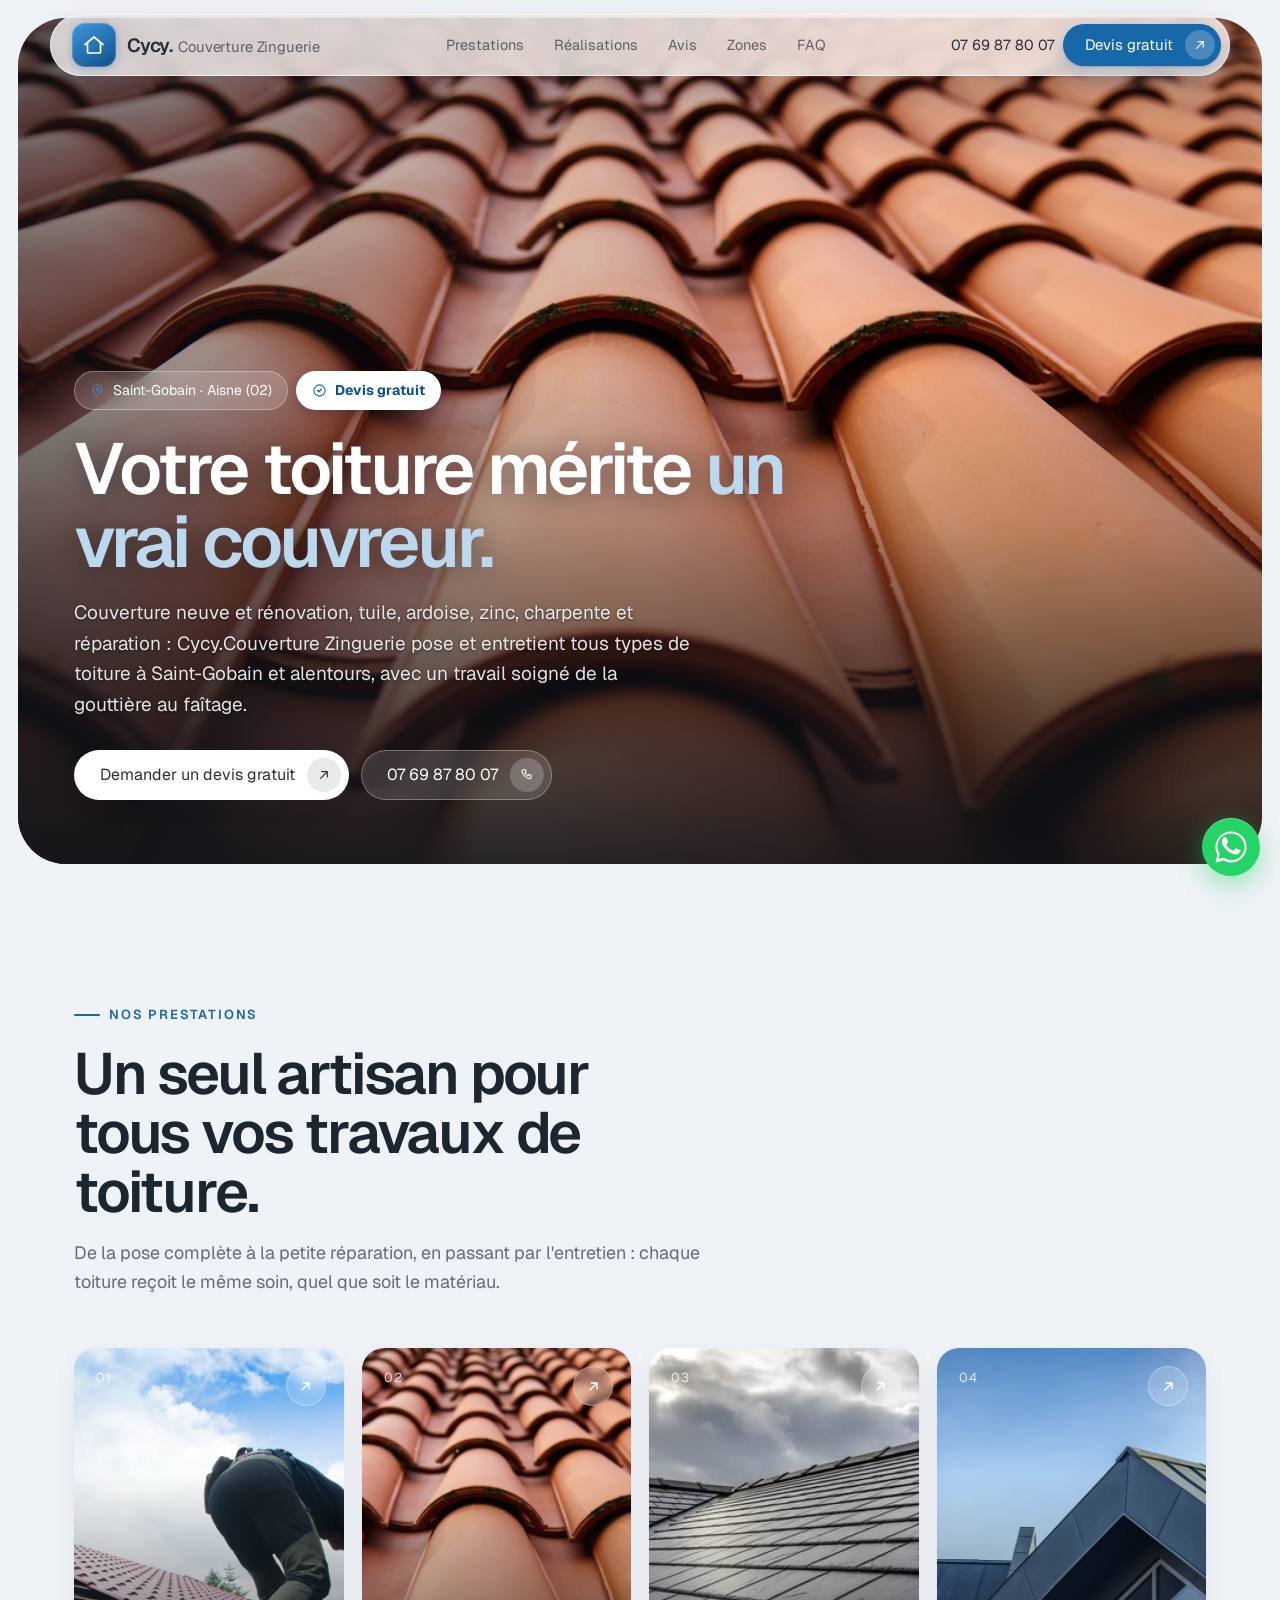
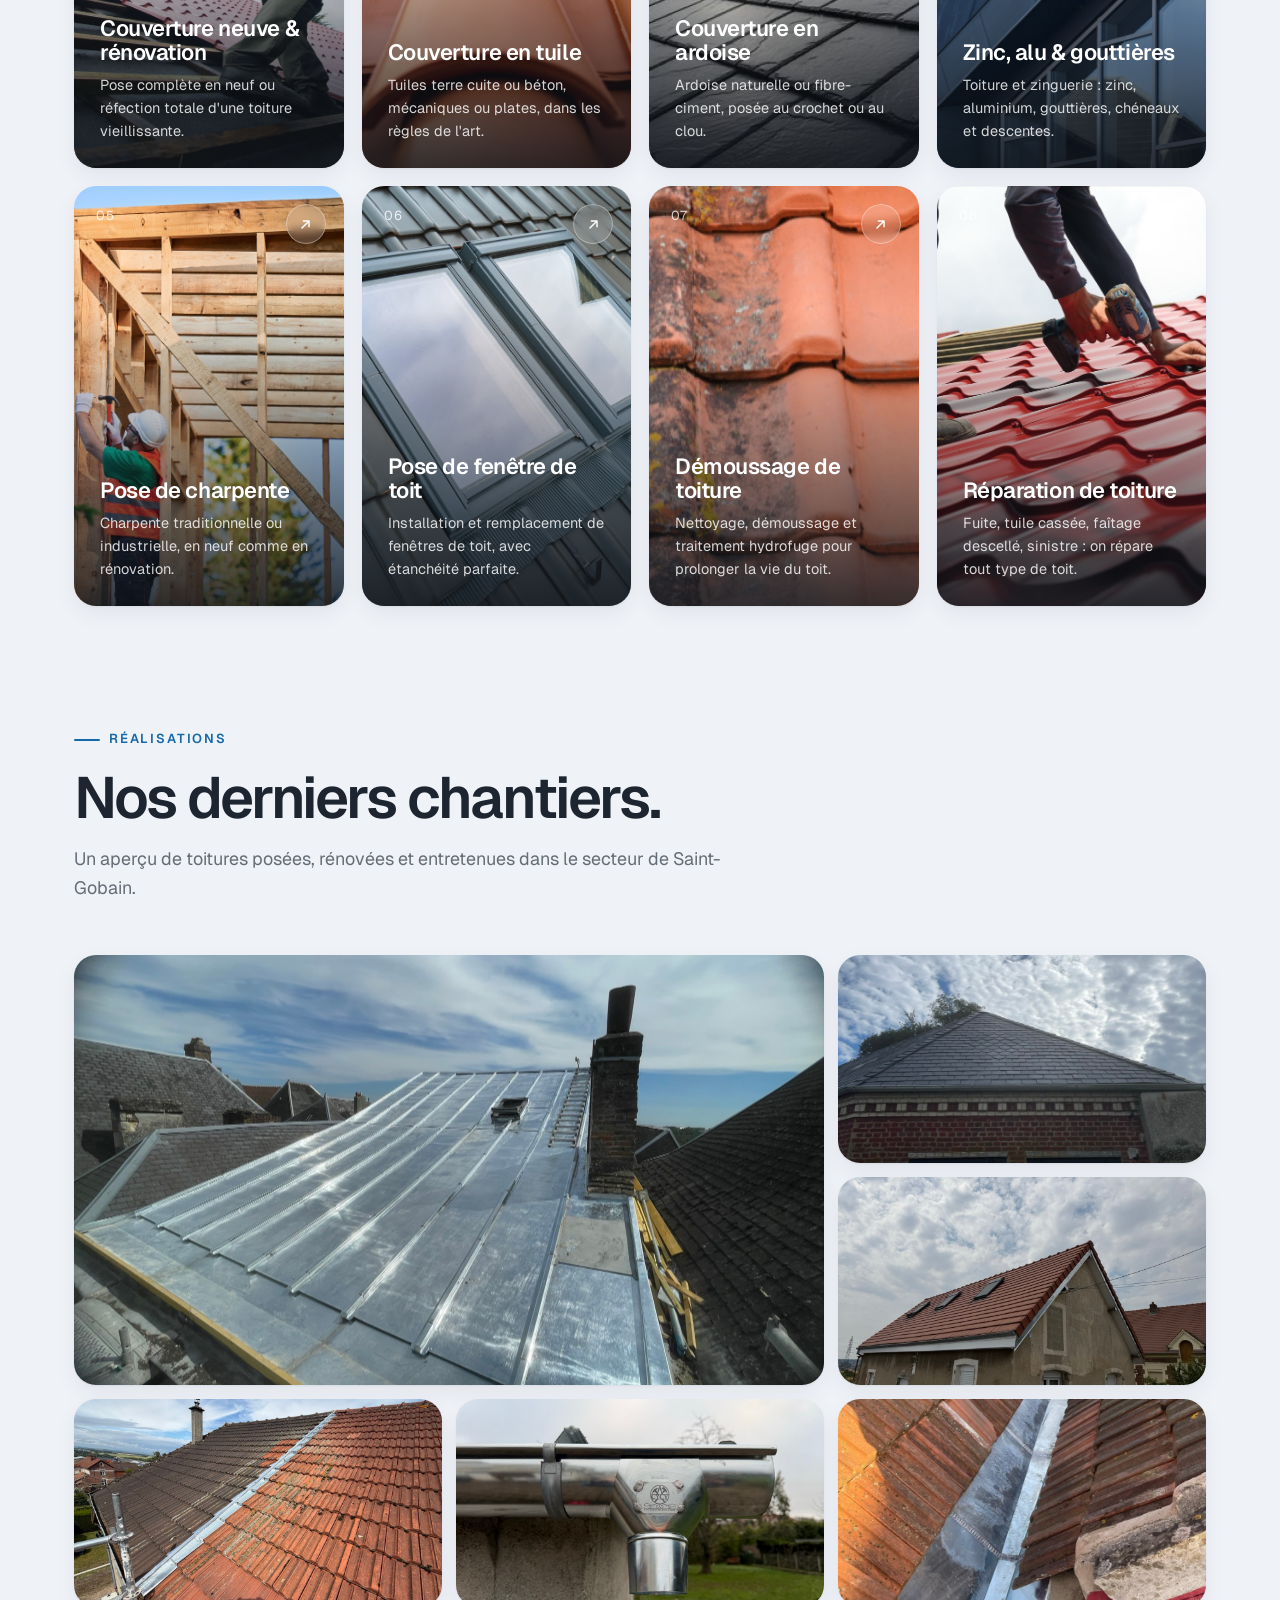
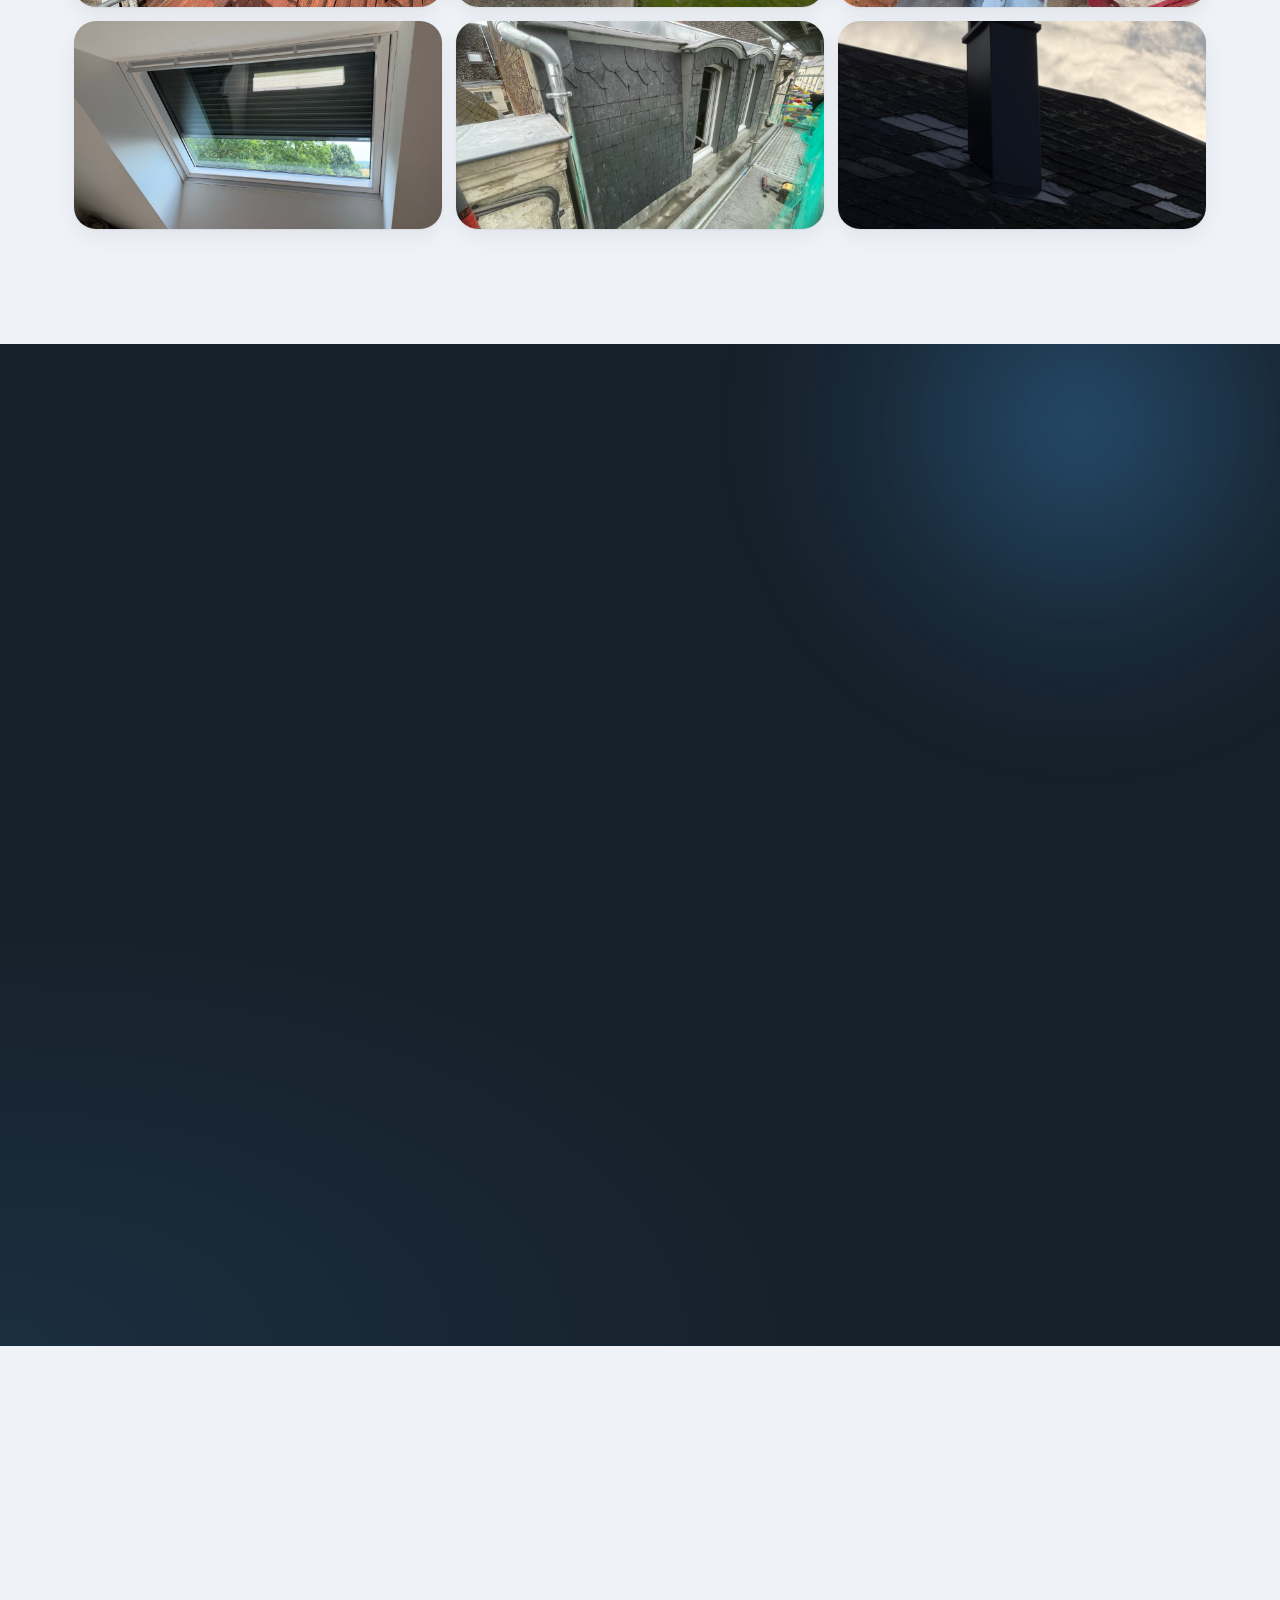
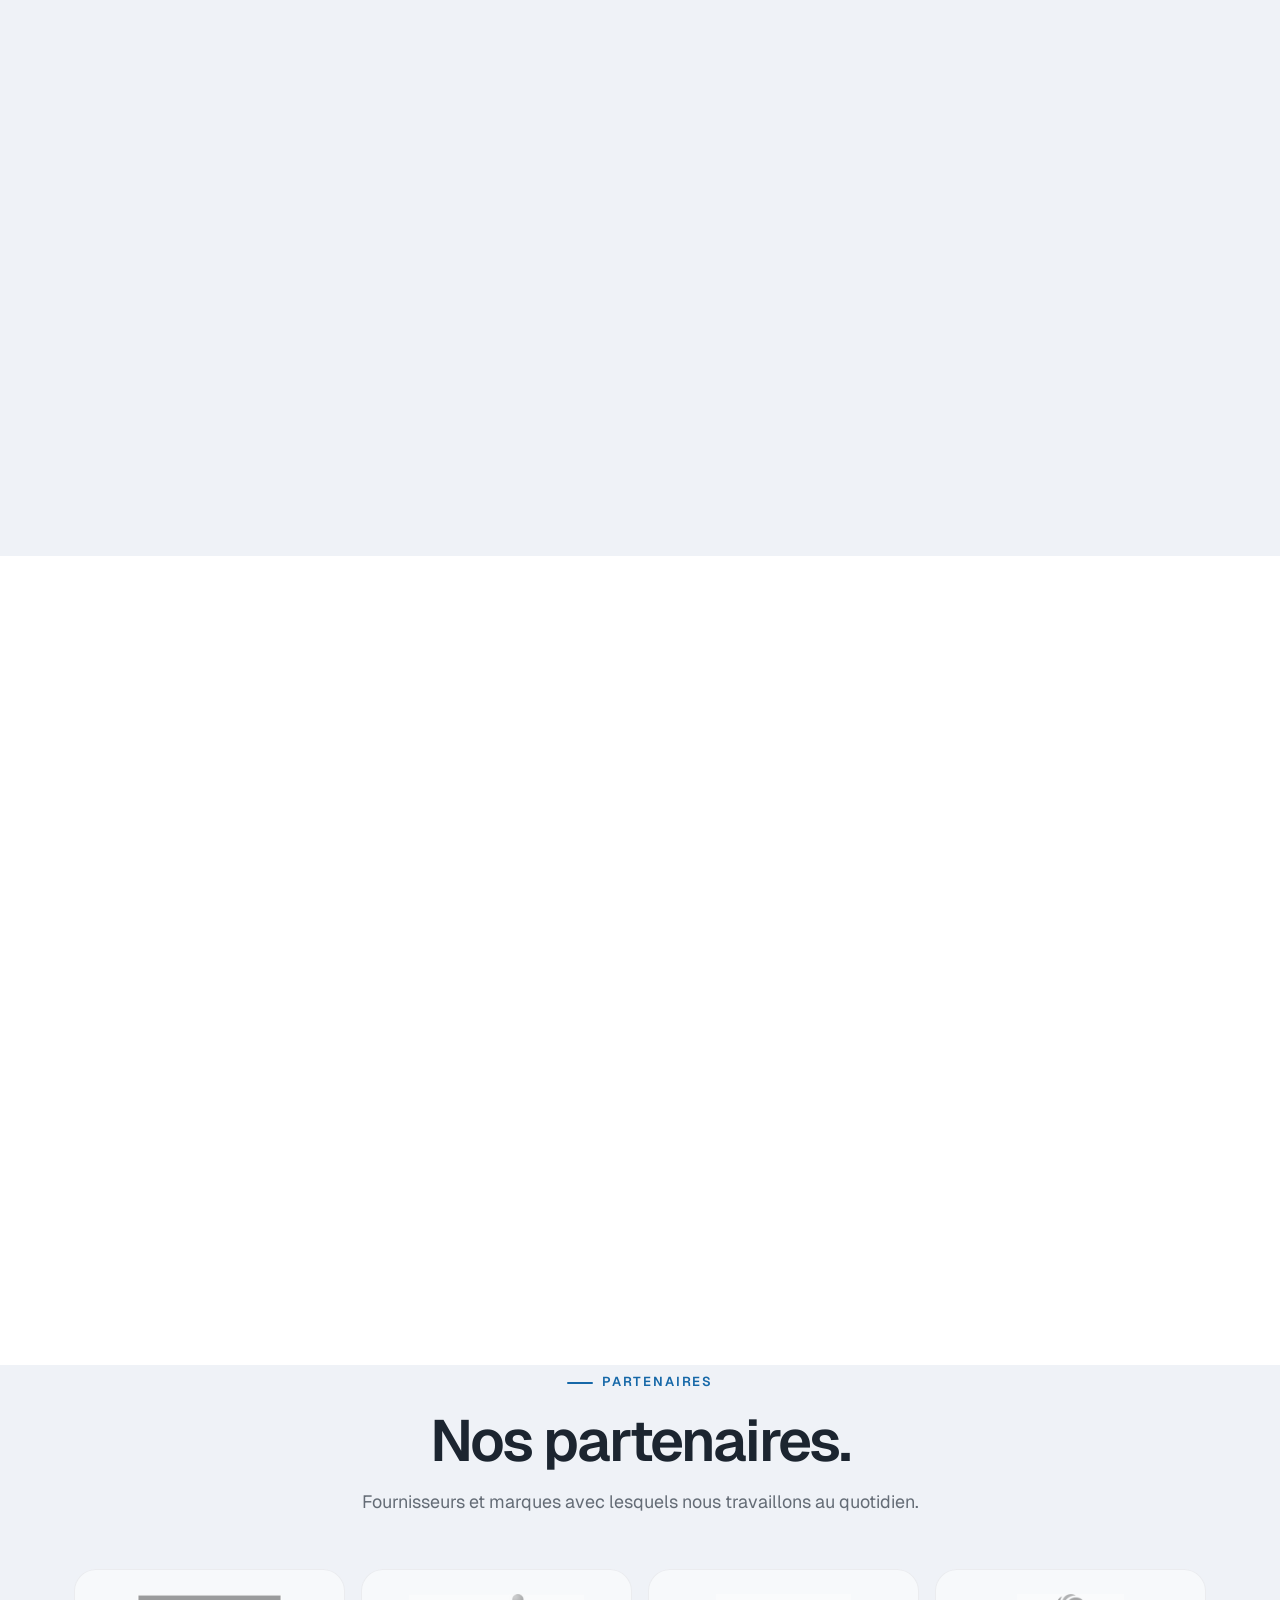
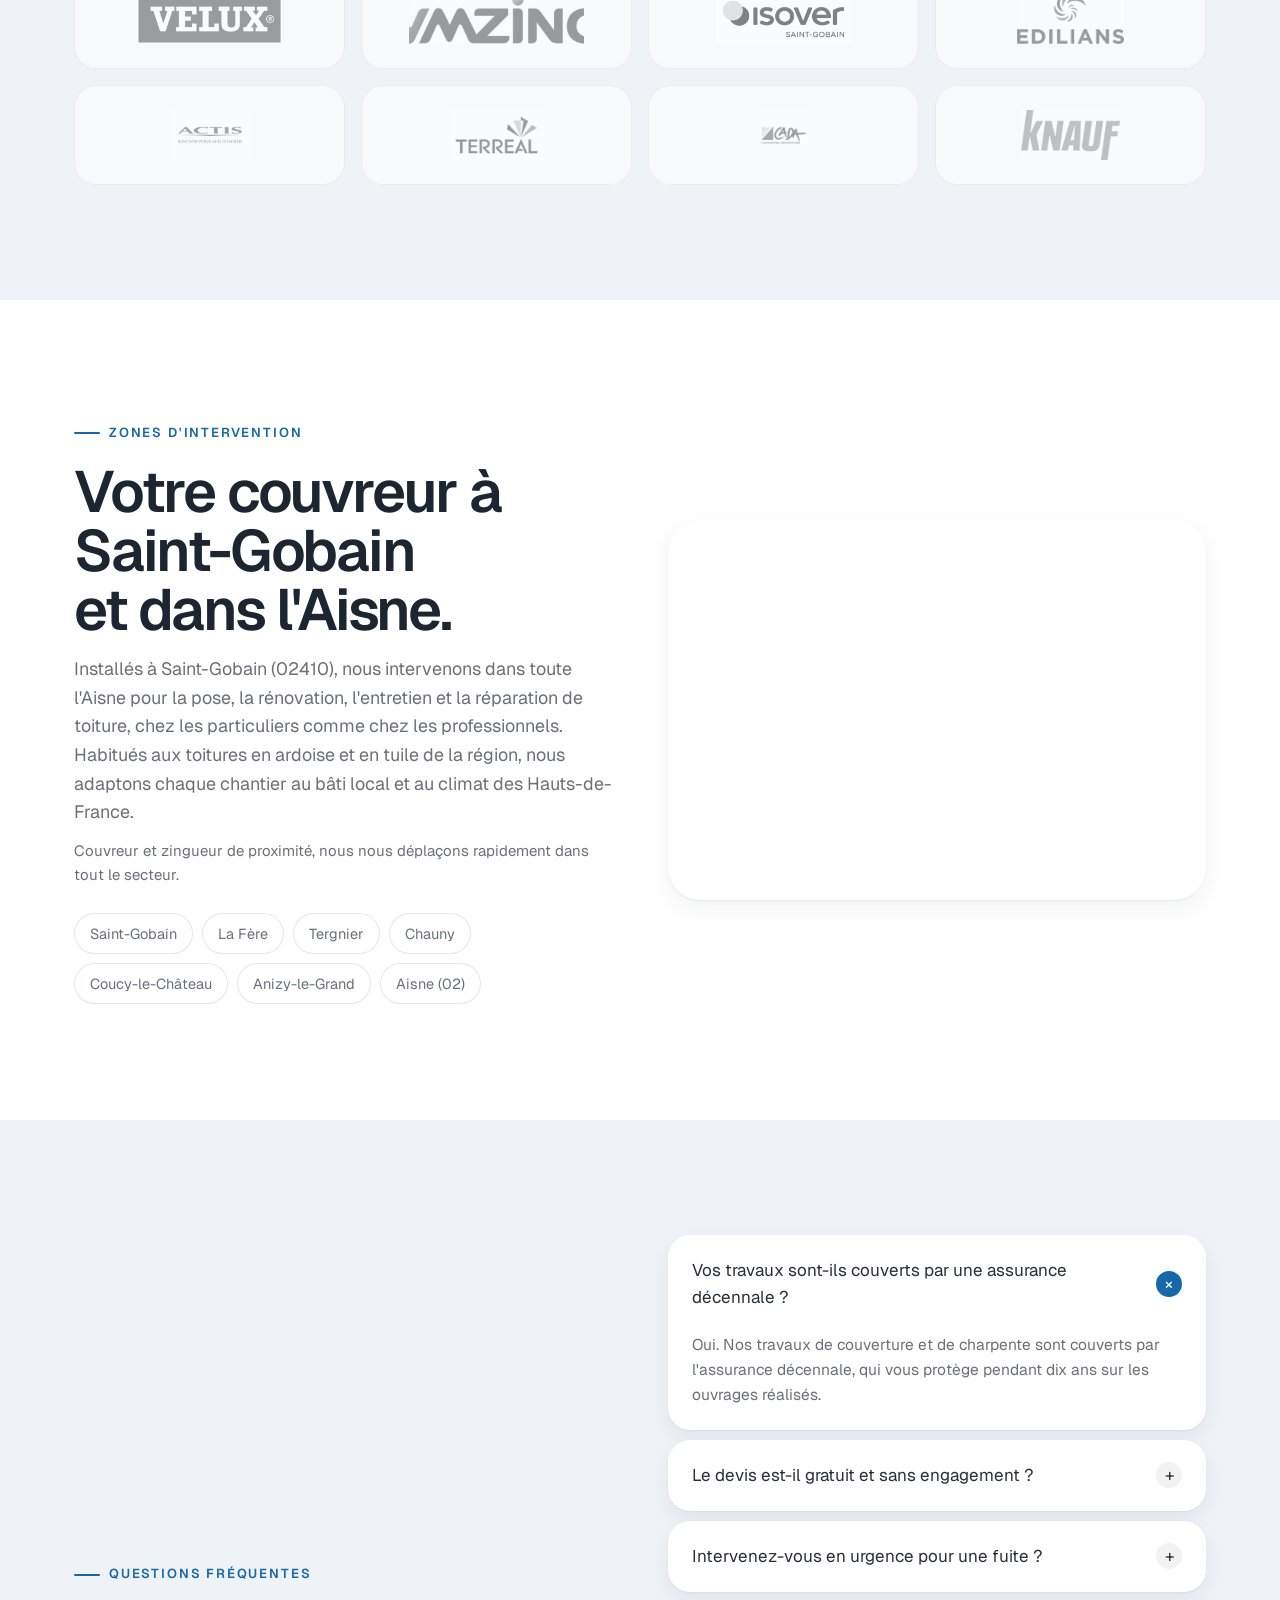
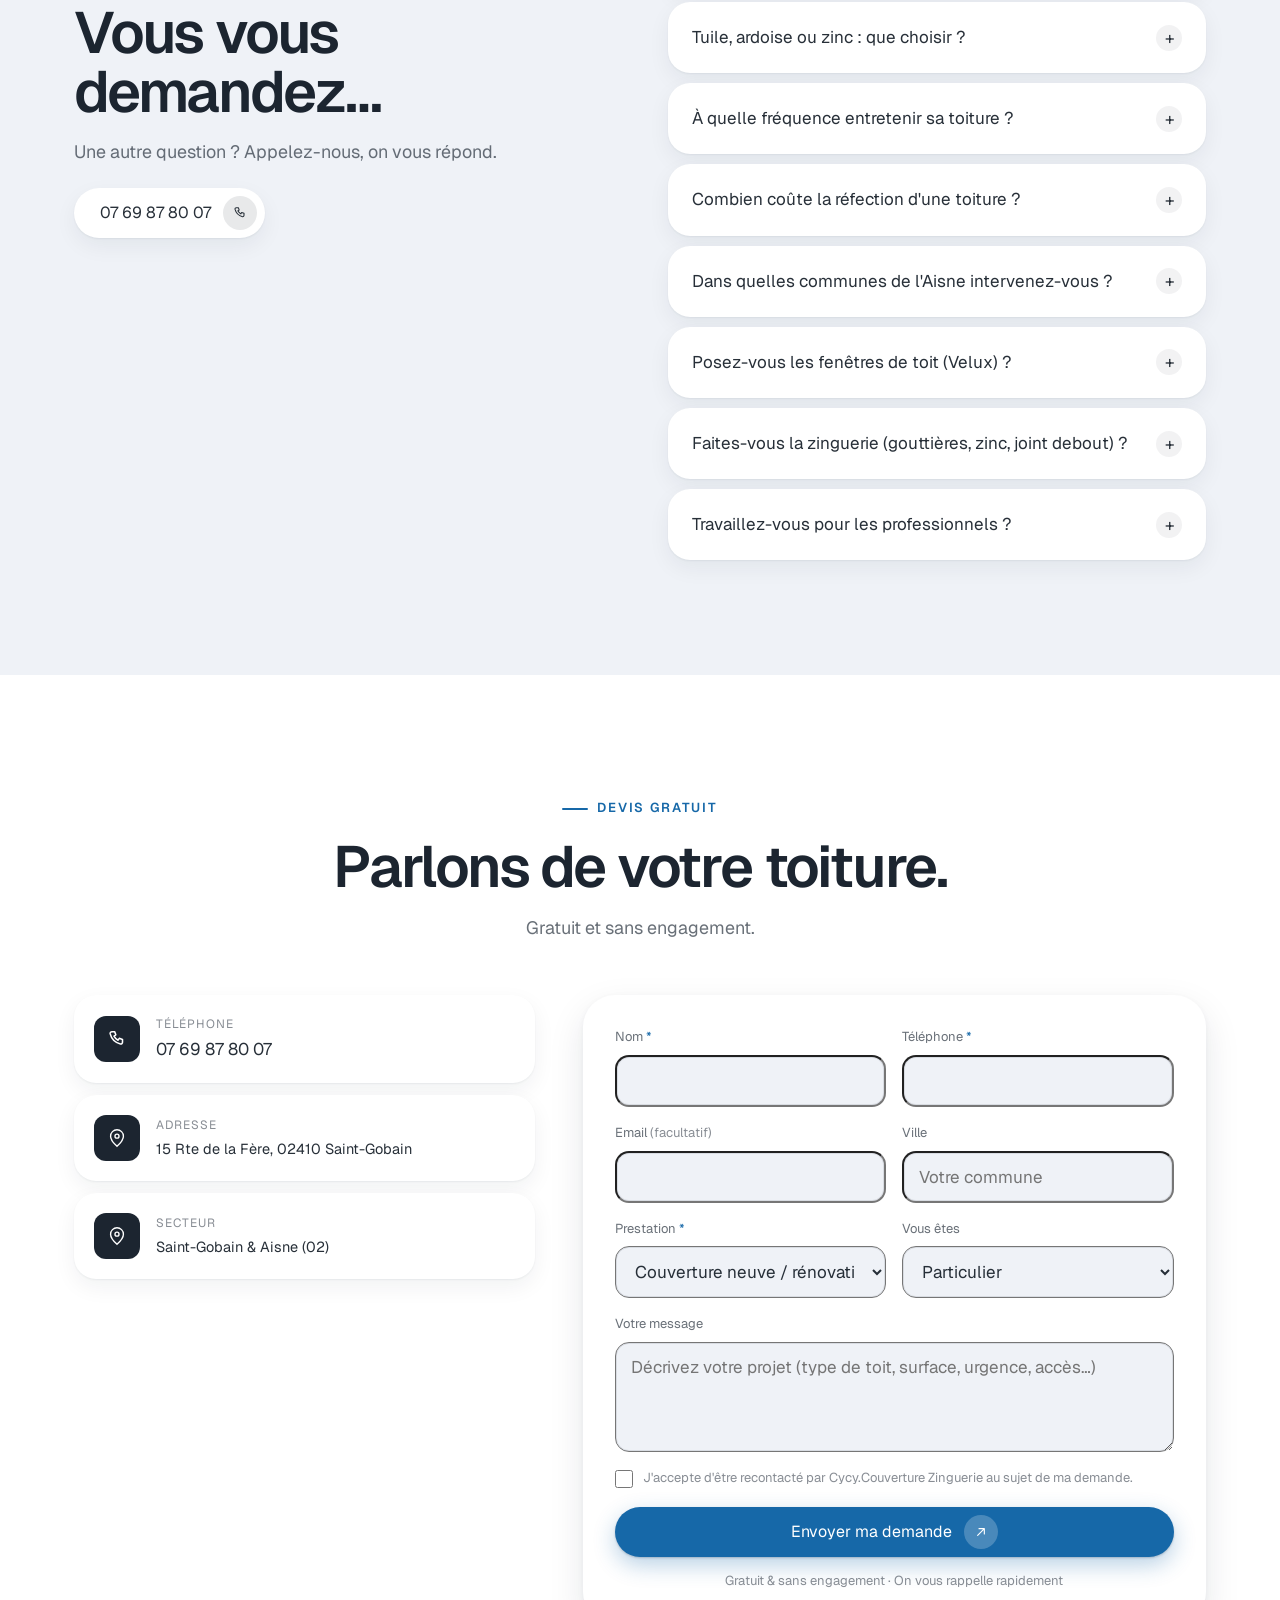
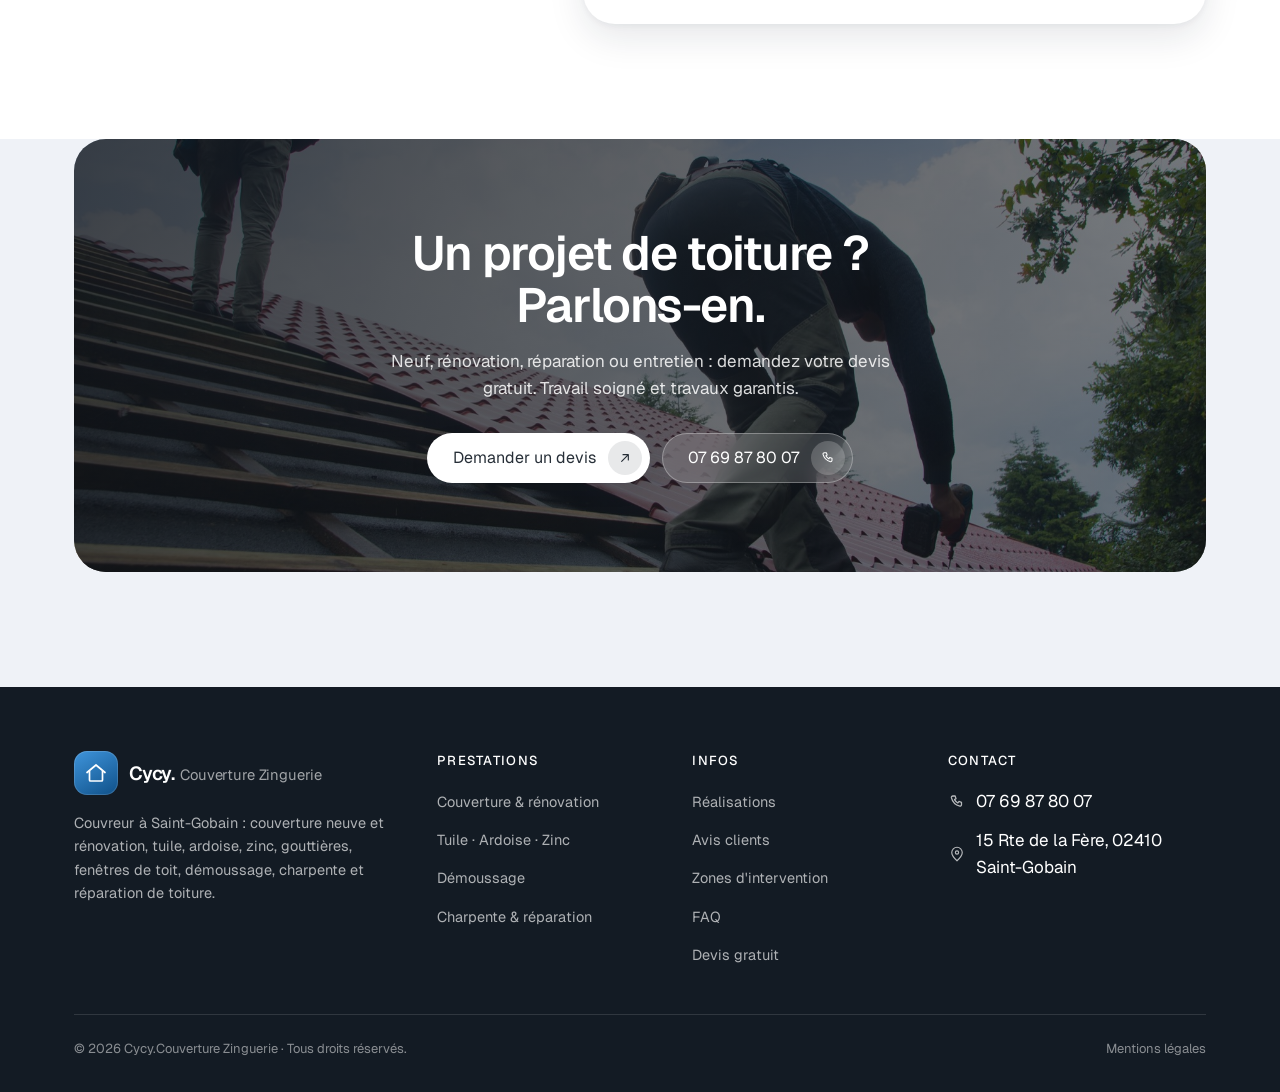
==== index.html @ 0dc5392d "SEO: pages services + villes (silo hub-and-spoke), prefill devis par param, cache-busting assets - 7" ====
<!DOCTYPE html>
<html lang="fr">
<head>
<meta charset="UTF-8" />
<meta name="viewport" content="width=device-width, initial-scale=1" />
<title>Couvreur Saint-Gobain (02) · Couverture, Zinguerie & Toiture | Cycy</title>
<meta name="description" content="Cycy.Couverture Zinguerie, votre couvreur zingueur à Saint-Gobain et dans l'Aisne (02) : couverture neuve et rénovation, tuile, ardoise, zinc, gouttières, fenêtres de toit, démoussage, charpente, réparation de toiture. Devis gratuit, intervention rapide. ☎ 07 69 87 80 07" />
<meta name="robots" content="index, follow, max-image-preview:large" />
<meta name="author" content="Cycy.Couverture Zinguerie" />
<link rel="canonical" href="https://cycycouverture.fr/" />
<meta name="geo.region" content="FR-02" />
<meta name="geo.placename" content="Saint-Gobain, Aisne" />
<meta name="geo.position" content="49.5847;3.3806" />
<meta name="ICBM" content="49.5847, 3.3806" />

<meta property="og:type" content="website" />
<meta property="og:locale" content="fr_FR" />
<meta property="og:site_name" content="Cycy.Couverture Zinguerie" />
<meta property="og:title" content="Cycy.Couverture Zinguerie · Couvreur à Saint-Gobain" />
<meta property="og:description" content="Couverture neuve & rénovation, tuile, ardoise, zinc, gouttières, fenêtres de toit, démoussage, charpente. Devis gratuit à Saint-Gobain et alentours." />
<meta property="og:url" content="https://cycycouverture.fr/" />
<meta property="og:image" content="https://cycycouverture.fr/assets/og.jpg" />
<meta property="og:image:width" content="1200" />
<meta property="og:image:height" content="630" />

<link rel="icon" type="image/svg+xml" href="assets/favicon.svg" />
<meta name="twitter:card" content="summary_large_image" />
<meta name="twitter:title" content="Couvreur Saint-Gobain (02) · Cycy.Couverture Zinguerie" />
<meta name="twitter:description" content="Couverture, zinguerie, toiture à Saint-Gobain et dans l'Aisne. Devis gratuit ☎ 07 69 87 80 07" />
<meta name="twitter:image" content="https://cycycouverture.fr/assets/og.jpg" />
<meta name="theme-color" content="#1668a8" />
<link rel="preconnect" href="https://fonts.googleapis.com" />
<link rel="preconnect" href="https://fonts.gstatic.com" crossorigin />
<link rel="stylesheet" href="https://fonts.googleapis.com/css2?family=Geist:wght@400;500;600;700;800&display=swap" />
<link rel="preload" as="image" href="assets/hero-poster.jpg" fetchpriority="high" />
<link rel="stylesheet" href="assets/styles.css?v=20260721" />

<!-- Schema LocalBusiness. GPS = centre de Saint-Gobain. -->
<script type="application/ld+json">
{
  "@context": "https://schema.org",
  "@type": ["RoofingContractor","HomeAndConstructionBusiness","LocalBusiness"],
  "@id": "https://cycycouverture.fr/#business",
  "name": "Cycy.Couverture Zinguerie",
  "alternateName": "Cycy Couverture",
  "slogan": "Votre toiture entre les mains d'un vrai couvreur.",
  "url": "https://cycycouverture.fr/",
  "telephone": "+33769878007",
  "sameAs": ["https://share.google/tFqjekc7wPgORE2NV"],
  "image": "https://cycycouverture.fr/assets/og.jpg",
  "logo": "https://cycycouverture.fr/assets/favicon.svg",
  "knowsAbout": ["Couverture","Zinguerie","Toiture en tuile","Toiture en ardoise","Toiture en zinc","Pose de gouttières","Fenêtre de toit","Démoussage de toiture","Charpente","Réparation de toiture"],
  "priceRange": "€€",
  "currenciesAccepted": "EUR",
  "paymentAccepted": "Chèque, Virement, Carte bancaire, Espèces",
  "description": "Couvreur à Saint-Gobain : couverture neuve et rénovation, tuile, ardoise, zinc et aluminium, pose de gouttières, fenêtres de toit, démoussage, charpente et réparation de tout type de toiture.",
  "address": {"@type":"PostalAddress","streetAddress":"15 Rte de la Fère","addressLocality":"Saint-Gobain","postalCode":"02410","addressRegion":"Hauts-de-France","addressCountry":"FR"},
  "geo": {"@type":"GeoCoordinates","latitude":49.5847,"longitude":3.3806},
  "areaServed": [
    {"@type":"City","name":"Saint-Gobain"},
    {"@type":"City","name":"La Fère"},
    {"@type":"City","name":"Tergnier"},
    {"@type":"City","name":"Chauny"},
    {"@type":"City","name":"Coucy-le-Château"},
    {"@type":"City","name":"Anizy-le-Grand"},
    {"@type":"AdministrativeArea","name":"Aisne (02)"}
  ],
  "aggregateRating": {"@type":"AggregateRating","ratingValue":"5","bestRating":"5","reviewCount":"2"},
  "review": [
    {"@type":"Review","author":{"@type":"Person","name":"Dimitri Martin"},"reviewRating":{"@type":"Rating","ratingValue":"5","bestRating":"5"},"reviewBody":"Dépannage suite à la tempête, très réactif, même un dimanche. Super gentil et agréable. Je recommande++"},
    {"@type":"Review","author":{"@type":"Person","name":"Véronique Dessaivre"},"reviewRating":{"@type":"Rating","ratingValue":"5","bestRating":"5"}}
  ],
  "hasOfferCatalog": {
    "@type":"OfferCatalog",
    "name":"Prestations de couverture",
    "itemListElement":[
      {"@type":"Offer","itemOffered":{"@type":"Service","name":"Couverture neuve et rénovation"}},
      {"@type":"Offer","itemOffered":{"@type":"Service","name":"Couverture en tuile"}},
      {"@type":"Offer","itemOffered":{"@type":"Service","name":"Couverture en ardoise"}},
      {"@type":"Offer","itemOffered":{"@type":"Service","name":"Couverture en zinc et aluminium"}},
      {"@type":"Offer","itemOffered":{"@type":"Service","name":"Pose de gouttière zinc"}},
      {"@type":"Offer","itemOffered":{"@type":"Service","name":"Pose de fenêtre de toit"}},
      {"@type":"Offer","itemOffered":{"@type":"Service","name":"Démoussage de toiture"}},
      {"@type":"Offer","itemOffered":{"@type":"Service","name":"Pose de charpente"}},
      {"@type":"Offer","itemOffered":{"@type":"Service","name":"Réparation de tout type de toiture"}}
    ]
  }
}
</script>
<script type="application/ld+json">
{
  "@context": "https://schema.org",
  "@type": "FAQPage",
  "mainEntity": [
    {"@type":"Question","name":"Vos travaux sont-ils couverts par une assurance décennale ?","acceptedAnswer":{"@type":"Answer","text":"Oui. Nos travaux de couverture et de charpente sont couverts par l'assurance décennale, qui vous protège pendant dix ans sur les ouvrages réalisés."}},
    {"@type":"Question","name":"Le devis est-il gratuit ?","acceptedAnswer":{"@type":"Answer","text":"Oui, le devis est gratuit et sans engagement. Nous nous déplaçons pour évaluer votre toiture et vous remettons un devis clair et détaillé."}},
    {"@type":"Question","name":"Intervenez-vous en urgence pour une fuite ?","acceptedAnswer":{"@type":"Answer","text":"Oui, nous intervenons rapidement pour bâcher, réparer une fuite ou sécuriser une toiture endommagée après un sinistre ou une tempête."}},
    {"@type":"Question","name":"Quel matériau choisir pour ma toiture ?","acceptedAnswer":{"@type":"Answer","text":"Tuile, ardoise, zinc ou aluminium : le choix dépend de votre région, de la pente du toit, du style de la maison et de votre budget. Nous vous conseillons la solution la plus adaptée."}},
    {"@type":"Question","name":"Combien coûte la réfection d'une toiture ?","acceptedAnswer":{"@type":"Answer","text":"Le prix dépend de la surface, du matériau (tuile, ardoise, zinc), de l'accès et de l'état de la charpente. Nous établissons un devis gratuit et détaillé après un diagnostic sur place, sans engagement."}},
    {"@type":"Question","name":"Dans quelles communes de l'Aisne intervenez-vous ?","acceptedAnswer":{"@type":"Answer","text":"Nous couvrons Saint-Gobain et tout le secteur : La Fère, Tergnier, Chauny, Coucy-le-Château, Anizy-le-Grand et l'ensemble de l'Aisne (02)."}},
    {"@type":"Question","name":"Posez-vous les fenêtres de toit (Velux) ?","acceptedAnswer":{"@type":"Answer","text":"Oui, nous posons et remplaçons les fenêtres de toit, avec une étanchéité soignée et un raccord de couverture adapté à votre toit (tuile, ardoise ou zinc)."}},
    {"@type":"Question","name":"Faites-vous la zinguerie (gouttières, zinc, joint debout) ?","acceptedAnswer":{"@type":"Answer","text":"Oui, la zinguerie est notre spécialité : pose de gouttières, chéneaux et descentes en zinc, habillage de souche de cheminée et toiture en zinc à joint debout."}}
  ]
}
</script>
<script type="application/ld+json">
{
  "@context": "https://schema.org",
  "@type": "WebSite",
  "@id": "https://cycycouverture.fr/#website",
  "url": "https://cycycouverture.fr/",
  "name": "Cycy.Couverture Zinguerie",
  "inLanguage": "fr-FR",
  "publisher": {"@id": "https://cycycouverture.fr/#business"}
}
</script>
</head>
<body>

<!-- NAV -->
<div class="nav-shell">
  <nav class="nav" aria-label="Navigation principale">
    <a href="/" class="brand" aria-label="Cycy.Couverture Zinguerie, accueil">
      <span class="brand-mark"><svg viewBox="0 0 24 24" fill="none"><path d="M3 11.5 12 4l9 7.5" stroke="#fff" stroke-width="1.7" stroke-linecap="round" stroke-linejoin="round"/><path d="M5.5 10v9a1 1 0 0 0 1 1h11a1 1 0 0 0 1-1v-9" stroke="#fff" stroke-width="1.7" stroke-linejoin="round"/></svg></span>
      <span class="brand-txt"><b>Cycy.</b><span class="bd">Couverture Zinguerie</span></span>
    </a>
    <div class="nav-links">
      <a href="#prestations">Prestations</a>
      <a href="#realisations">Réalisations</a>
      <a href="#avis">Avis</a>
      <a href="#zones">Zones</a>
      <a href="#faq">FAQ</a>
    </div>
    <div class="nav-cta">
      <a href="tel:+33769878007" class="nav-phone">07 69 87 80 07</a>
      <a href="#devis" class="btn btn-dark">Devis gratuit<span class="arrow"><svg viewBox="0 0 24 24" fill="none"><path d="M7 17 17 7M9 7h8v8" stroke="#fff" stroke-width="1.7" stroke-linecap="round" stroke-linejoin="round"/></svg></span></a>
    </div>
    <button class="nav-toggle" aria-label="Ouvrir le menu"><span></span></button>
  </nav>
</div>

<div class="mobile-menu" aria-hidden="true">
  <a href="#prestations">Prestations</a>
  <a href="#realisations">Réalisations</a>
  <a href="#avis">Avis clients</a>
  <a href="#etapes">Déroulé des travaux</a>
  <a href="#zones">Zones d'intervention</a>
  <a href="#faq">FAQ</a>
  <a href="tel:+33769878007" class="btn btn-light btn-block">07 69 87 80 07<span class="arrow"><svg viewBox="0 0 24 24" fill="none"><path d="M6.5 4h3l1.2 3.5-2 1.3a11 11 0 0 0 4.5 4.5l1.3-2 3.5 1.2v3a2 2 0 0 1-2.2 2A15.5 15.5 0 0 1 4.5 6.2 2 2 0 0 1 6.5 4Z" stroke="currentColor" stroke-width="1.6" stroke-linejoin="round"/></svg></span></a>
  <a href="#devis" class="btn btn-dark btn-block">Demander un devis<span class="arrow"><svg viewBox="0 0 24 24" fill="none"><path d="M7 17 17 7M9 7h8v8" stroke="#fff" stroke-width="1.7" stroke-linecap="round" stroke-linejoin="round"/></svg></span></a>
</div>

<main>
<!-- HERO -->
<div class="hero-frame">
  <header class="hero">
    <video width="1600" height="900" autoplay muted loop playsinline webkit-playsinline preload="auto" poster="assets/hero-poster.jpg">
      <source src="assets/hero-toiture-mobile.mp4" media="(max-width: 768px)" type="video/mp4" />
      <source src="assets/hero-toiture.mp4" type="video/mp4" />
    </video>
    <div class="hero-content">
      <div class="hero-text">
        <div class="hero-chips reveal"><span class="hero-badge">
          <svg viewBox="0 0 24 24" fill="none"><path d="M12 21s7-6.3 7-11a7 7 0 1 0-14 0c0 4.7 7 11 7 11Z" stroke="currentColor" stroke-width="1.6"/><circle cx="12" cy="10" r="2.2" stroke="currentColor" stroke-width="1.6"/></svg>
          Saint-Gobain · Aisne (02)
        </span><span class="hero-badge accent">
          <svg viewBox="0 0 24 24" fill="none"><path d="m9 12 2 2 4-4" stroke="currentColor" stroke-width="2" stroke-linecap="round" stroke-linejoin="round"/><circle cx="12" cy="12" r="9" stroke="currentColor" stroke-width="1.7"/></svg>
          Devis gratuit
        </span></div>
        <h1 class="reveal d1">Votre toiture mérite <em>un vrai couvreur.</em></h1>
        <p class="hero-sub reveal d2">Couverture neuve et rénovation, tuile, ardoise, zinc, charpente et réparation : Cycy.Couverture Zinguerie pose et entretient tous types de toiture à Saint-Gobain et alentours, avec un travail soigné de la gouttière au faîtage.</p>
        <div class="hero-cta reveal d3">
          <a href="#devis" class="btn btn-light btn-lg">Demander un devis gratuit<span class="arrow"><svg viewBox="0 0 24 24" fill="none"><path d="M7 17 17 7M9 7h8v8" stroke="currentColor" stroke-width="1.7" stroke-linecap="round" stroke-linejoin="round"/></svg></span></a>
          <a href="tel:+33769878007" class="btn btn-glass btn-lg">07 69 87 80 07<span class="arrow"><svg viewBox="0 0 24 24" fill="none"><path d="M6.5 4h3l1.2 3.5-2 1.3a11 11 0 0 0 4.5 4.5l1.3-2 3.5 1.2v3a2 2 0 0 1-2.2 2A15.5 15.5 0 0 1 4.5 6.2 2 2 0 0 1 6.5 4Z" stroke="currentColor" stroke-width="1.6" stroke-linejoin="round"/></svg></span></a>
        </div>
      </div>
    </div>
  </header>
</div>

<!-- PRESTATIONS -->
<section id="prestations" class="section-pad">
  <div class="wrap">
    <div class="sec-head reveal">
      <span class="eyebrow">Nos prestations</span>
      <h2 class="h-section">Un seul artisan pour<br>tous vos travaux de toiture.</h2>
      <p class="lead">De la pose complète à la petite réparation, en passant par l'entretien : chaque toiture reçoit le même soin, quel que soit le matériau.</p>
    </div>
    <div class="svc svc-4">
      <a href="/renovation-toiture" class="svc-card reveal">
        <span class="svc-num">01</span>
        <img width="1200" height="800" src="assets/service-renovation.jpg" alt="Réalisation de couverture neuve et rénovation de toiture" loading="lazy" />
        <div class="svc-body">
          <h3>Couverture neuve & rénovation</h3>
          <p>Pose complète en neuf ou réfection totale d'une toiture vieillissante.</p>
        </div>
      </a>
      <a href="/couverture-tuile-ardoise-zinc" class="svc-card reveal d1">
        <span class="svc-num">02</span>
        <img width="1200" height="800" src="assets/service-tuile.jpg" alt="Couverture en tuile posée sur une toiture" loading="lazy" />
        <div class="svc-body">
          <h3>Couverture en tuile</h3>
          <p>Tuiles terre cuite ou béton, mécaniques ou plates, dans les règles de l'art.</p>
        </div>
      </a>
      <a href="/couverture-tuile-ardoise-zinc" class="svc-card reveal d2">
        <span class="svc-num">03</span>
        <img width="1200" height="800" src="assets/service-ardoise.jpg" alt="Couverture en ardoise sur une toiture" loading="lazy" />
        <div class="svc-body">
          <h3>Couverture en ardoise</h3>
          <p>Ardoise naturelle ou fibre-ciment, posée au crochet ou au clou.</p>
        </div>
      </a>
      <a href="/zinguerie-gouttieres" class="svc-card reveal d3">
        <span class="svc-num">04</span>
        <img width="1200" height="800" src="assets/service-zincalu.jpg" alt="Couverture zinc, aluminium et gouttières" loading="lazy" />
        <div class="svc-body">
          <h3>Zinc, alu &amp; gouttières</h3>
          <p>Toiture et zinguerie : zinc, aluminium, gouttières, chéneaux et descentes.</p>
        </div>
      </a>
      <a href="/charpente" class="svc-card reveal">
        <span class="svc-num">05</span>
        <img width="1200" height="800" src="assets/service-charpente.jpg" alt="Pose de charpente en bois par un charpentier" loading="lazy" />
        <div class="svc-body">
          <h3>Pose de charpente</h3>
          <p>Charpente traditionnelle ou industrielle, en neuf comme en rénovation.</p>
        </div>
      </a>
      <a href="/fenetre-de-toit" class="svc-card reveal d1">
        <span class="svc-num">06</span>
        <img width="1200" height="800" src="assets/service-fenetre.jpg" alt="Pose de fenêtre de toit sur une toiture" loading="lazy" />
        <div class="svc-body">
          <h3>Pose de fenêtre de toit</h3>
          <p>Installation et remplacement de fenêtres de toit, avec étanchéité parfaite.</p>
        </div>
      </a>
      <a href="/demoussage-toiture" class="svc-card reveal d2">
        <span class="svc-num">07</span>
        <img width="1200" height="800" src="assets/service-demoussage.jpg" alt="Démoussage et traitement d'une toiture" loading="lazy" />
        <div class="svc-body">
          <h3>Démoussage de toiture</h3>
          <p>Nettoyage, démoussage et traitement hydrofuge pour prolonger la vie du toit.</p>
        </div>
      </a>
      <a href="/reparation-toiture" class="svc-card reveal d3">
        <span class="svc-num">08</span>
        <img width="1200" height="800" src="assets/service-reparation.jpg" alt="Réparation de toiture par un couvreur" loading="lazy" />
        <div class="svc-body">
          <h3>Réparation de toiture</h3>
          <p>Fuite, tuile cassée, faîtage descellé, sinistre : on répare tout type de toit.</p>
        </div>
      </a>
    </div>
  </div>
</section>

<!-- RÉALISATIONS -->
<section id="realisations" class="section-pad" style="padding-top:0">
  <div class="wrap">
    <div class="sec-head reveal">
      <span class="eyebrow">Réalisations</span>
      <h2 class="h-section">Nos derniers chantiers.</h2>
      <p class="lead">Un aperçu de toitures posées, rénovées et entretenues dans le secteur de Saint-Gobain.</p>
    </div>
    <div class="gallery reveal">
      <a class="g-item g-feature" href="#devis"><img loading="lazy" width="1200" height="900" src="assets/real-01.jpg" alt="Toiture en zinc à joint debout réalisée par Cycy Couverture Zinguerie" /></a>
      <a class="g-item" href="#devis"><img loading="lazy" width="1000" height="750" src="assets/real-02.jpg" alt="Toiture en ardoise neuve sur une maison en brique" /></a>
      <a class="g-item" href="#devis"><img loading="lazy" width="1000" height="750" src="assets/real-03.jpg" alt="Toiture en tuile neuve avec fenêtres de toit" /></a>
      <a class="g-item" href="#devis"><img loading="lazy" width="1000" height="750" src="assets/real-04.jpg" alt="Démoussage d'une toiture en tuile" /></a>
      <a class="g-item" href="#devis"><img loading="lazy" width="1000" height="750" src="assets/real-05.jpg" alt="Gouttière et descente en zinc, réalisation Cycy Couverture Zinguerie" /></a>
      <a class="g-item" href="#devis"><img loading="lazy" width="1000" height="750" src="assets/real-06.jpg" alt="Noue en zinc soudée entre deux pans de toiture" /></a>
      <a class="g-item" href="#devis"><img loading="lazy" width="1000" height="750" src="assets/real-07.jpg" alt="Fenêtre de toit posée, vue intérieure" /></a>
      <a class="g-item" href="#devis"><img loading="lazy" width="1000" height="750" src="assets/real-08.jpg" alt="Ardoise et zinguerie sur une lucarne" /></a>
      <a class="g-item" href="#devis"><img loading="lazy" width="1000" height="750" src="assets/real-09.jpg" alt="Sortie de toit habillée en zinc sur une toiture en ardoise" /></a>
    </div>
  </div>
</section>

<!-- WHY (ancrage sombre) -->
<section class="section-pad section-dark">
  <div class="wrap split">
    <div class="reveal">
      <span class="eyebrow">Pourquoi nous confier votre toit</span>
      <h2 class="h-section" style="margin-top:18px">Un artisan couvreur,<br>du premier rendez-vous au dernier détail.</h2>
      <p class="lead" style="margin:16px 0 12px">Vous parlez directement à celui qui monte sur le toit. Diagnostic honnête, matériaux de qualité, chantier propre et travaux couverts par l'assurance décennale.</p>
      <div class="why-list">
        <div class="why-item"><span class="ic"><svg viewBox="0 0 24 24" fill="none"><path d="M12 3 4 6v6c0 4.5 3.2 7.6 8 9 4.8-1.4 8-4.5 8-9V6l-8-3Z" stroke="currentColor" stroke-width="1.5" stroke-linejoin="round"/><path d="m9 12 2 2 4-4" stroke="currentColor" stroke-width="1.7" stroke-linecap="round" stroke-linejoin="round"/></svg></span><div><h3>Assurance décennale</h3><p>Vos travaux de couverture et de charpente sont garantis dix ans.</p></div></div>
        <div class="why-item"><span class="ic"><svg viewBox="0 0 24 24" fill="none"><path d="m3 20 3-8 6 3 4-9 5 6" stroke="currentColor" stroke-width="1.6" stroke-linecap="round" stroke-linejoin="round"/></svg></span><div><h3>Artisan qualifié</h3><p>Le métier de couvreur, appris et pratiqué, pas improvisé.</p></div></div>
        <div class="why-item"><span class="ic"><svg viewBox="0 0 24 24" fill="none"><path d="M7 4h7l4 4v12H7z" stroke="currentColor" stroke-width="1.6" stroke-linejoin="round"/><path d="M9 12h6M9 16h6" stroke="currentColor" stroke-width="1.6" stroke-linecap="round"/></svg></span><div><h3>Devis gratuit & clair</h3><p>Un chiffrage détaillé, sans surprise, expliqué poste par poste.</p></div></div>
        <div class="why-item"><span class="ic"><svg viewBox="0 0 24 24" fill="none"><path d="M4 13a8 8 0 0 1 16 0" stroke="currentColor" stroke-width="1.6" stroke-linecap="round"/><path d="M4 13h16v3a2 2 0 0 1-2 2H6a2 2 0 0 1-2-2z" stroke="currentColor" stroke-width="1.6" stroke-linejoin="round"/></svg></span><div><h3>Chantier soigné</h3><p>Protection des abords, finitions nettes et site laissé propre.</p></div></div>
      </div>
    </div>
    <div class="split-visual reveal d2">
      <img width="1200" height="900" src="assets/why-toiture.jpg" alt="Toiture en tuile métallique avec fenêtre de toit posée par un couvreur" loading="lazy" />
    </div>
  </div>
</section>

<!-- ÉTAPES / PROCESS -->
<section id="etapes" class="section-pad">
  <div class="wrap">
    <div class="sec-head reveal">
      <span class="eyebrow">Comment ça se passe</span>
      <h2 class="h-section">De l'appel<br>à la toiture terminée.</h2>
      <p class="lead">Un déroulé simple et transparent, du premier contact à la réception du chantier.</p>
    </div>
    <div class="steps">
      <div class="step reveal"><div class="n">1</div><h3>Prise de contact</h3><p>Vous nous appelez ou remplissez le formulaire. On échange sur votre besoin.</p></div>
      <div class="step reveal d1"><div class="n">2</div><h3>Diagnostic & devis</h3><p>On monte voir la toiture, on évalue l'état et on remet un devis gratuit et détaillé.</p></div>
      <div class="step reveal d2"><div class="n">3</div><h3>Réalisation</h3><p>Travaux réalisés dans les règles de l'art, avec des matériaux adaptés et un chantier propre.</p></div>
      <div class="step reveal d3"><div class="n">4</div><h3>Réception & garantie</h3><p>On vérifie ensemble le résultat. Vos travaux sont couverts par l'assurance décennale.</p></div>
    </div>
    <div class="trust-badges reveal d1">
      <div class="trust-badge"><span class="seal"><svg viewBox="0 0 24 24" fill="none"><path d="M12 3 4 6v6c0 4.5 3.2 7.6 8 9 4.8-1.4 8-4.5 8-9V6l-8-3Z" stroke="#fff" stroke-width="1.6" stroke-linejoin="round"/><path d="m9 12 2 2 4-4" stroke="#fff" stroke-width="1.8" stroke-linecap="round" stroke-linejoin="round"/></svg></span><span><b>Assurance décennale</b><span>Travaux garantis 10 ans</span></span></div>
      <div class="trust-badge"><span class="seal"><svg viewBox="0 0 24 24" fill="none"><path d="M7 4h7l4 4v12H7z" stroke="#fff" stroke-width="1.6" stroke-linejoin="round"/><path d="M9 12h6M9 16h6" stroke="#fff" stroke-width="1.6" stroke-linecap="round"/></svg></span><span><b>Devis gratuit</b><span>Sans engagement</span></span></div>
    </div>
  </div>
</section>

<!-- AVIS GOOGLE -->
<section id="avis" class="section-pad" style="background:var(--c-surface)">
  <div class="wrap">
    <div class="sec-head reveal">
      <span class="eyebrow">Avis clients</span>
      <h2 class="h-section">Ils nous ont confié leur toit.</h2>
      <p class="lead">Les retours de nos clients, publiés sur notre fiche Google.</p>
    </div>
    <!-- Vrais avis issus de la fiche Google du client. Ajouter d'autres avis (texte + prénom) au même format. -->
    <div class="reviews reviews-2 reveal">
      <article class="review">
        <div class="review-top"><span class="stars" aria-label="5 étoiles sur 5">★★★★★</span><span class="g-badge" aria-hidden="true">G</span></div>
        <p>« Dépannage suite à la tempête, très réactif, même un dimanche. Super gentil et agréable. Je recommande++ »</p>
        <div class="reviewer"><span class="rv-ava">D</span><span class="rv-meta"><b>Dimitri Martin</b><span class="rv-src">Avis Google</span></span></div>
      </article>
      <article class="review">
        <div class="review-top"><span class="stars" aria-label="5 étoiles sur 5">★★★★★</span><span class="g-badge" aria-hidden="true">G</span></div>
        <p>Note maximale (5/5) laissée sur Google.</p>
        <div class="reviewer"><span class="rv-ava">V</span><span class="rv-meta"><b>Véronique Dessaivre</b><span class="rv-src">Avis Google</span></span></div>
      </article>
    </div>
    <div class="reviews-cta reveal d1">
      <a href="https://share.google/tFqjekc7wPgORE2NV" target="_blank" rel="noopener noreferrer" class="btn btn-dark btn-lg">Voir nos avis Google<span class="arrow"><svg viewBox="0 0 24 24" fill="none"><path d="M7 17 17 7M9 7h8v8" stroke="#fff" stroke-width="1.7" stroke-linecap="round" stroke-linejoin="round"/></svg></span></a>
      <a href="https://share.google/tFqjekc7wPgORE2NV" target="_blank" rel="noopener noreferrer" class="btn btn-light btn-lg">Laisser un avis<span class="arrow"><svg viewBox="0 0 24 24" fill="none"><path d="M7 17 17 7M9 7h8v8" stroke="currentColor" stroke-width="1.7" stroke-linecap="round" stroke-linejoin="round"/></svg></span></a>
    </div>
  </div>
</section>

<!-- PARTENAIRES -->
<section id="partenaires" class="section-pad" style="padding-top:0">
  <div class="wrap">
    <div class="sec-head center reveal">
      <span class="eyebrow">Partenaires</span>
      <h2 class="h-section">Nos partenaires.</h2>
      <p class="lead">Fournisseurs et marques avec lesquels nous travaillons au quotidien.</p>
    </div>
    <div class="partners reveal">
      <div class="partner"><img src="assets/logo-velux.png" alt="VELUX" loading="lazy" width="480" height="166" /></div>
      <div class="partner"><img src="assets/logo-vmzinc.jpg" alt="VMZINC" loading="lazy" width="480" height="137" /></div>
      <div class="partner"><img src="assets/logo-isover.png" alt="ISOVER" loading="lazy" width="480" height="179" /></div>
      <div class="partner"><img src="assets/logo-edilians.png" alt="EDILIANS" loading="lazy" width="480" height="226" /></div>
      <div class="partner"><img src="assets/logo-actis.png" alt="ACTIS" loading="lazy" width="480" height="300" /></div>
      <div class="partner"><img src="assets/logo-terreal.png" alt="TERREAL" loading="lazy" width="480" height="252" /></div>
      <div class="partner"><img src="assets/logo-cada.png" alt="CADA" loading="lazy" width="480" height="480" /></div>
      <div class="partner"><img src="assets/logo-knauf.png" alt="KNAUF" loading="lazy" width="480" height="243" /></div>
    </div>
  </div>
</section>

<!-- ZONES -->
<section id="zones" class="section-pad" style="background:var(--c-surface)">
  <div class="wrap split">
    <div class="reveal">
      <span class="eyebrow">Zones d'intervention</span>
      <h2 class="h-section" style="margin-top:18px">Votre couvreur à Saint-Gobain<br>et dans l'Aisne.</h2>
      <p class="lead" style="margin-top:16px">Installés à Saint-Gobain (02410), nous intervenons dans toute l'Aisne pour la pose, la rénovation, l'entretien et la réparation de toiture, chez les particuliers comme chez les professionnels. Habitués aux toitures en ardoise et en tuile de la région, nous adaptons chaque chantier au bâti local et au climat des Hauts-de-France.</p>
      <p class="lead" style="margin-top:12px;font-size:15px">Couvreur et zingueur de proximité, nous nous déplaçons rapidement dans tout le secteur.</p>
      <div class="zone-tags">
        <span class="zone-tag">Saint-Gobain</span>
        <span class="zone-tag">La Fère</span>
        <span class="zone-tag">Tergnier</span>
        <span class="zone-tag">Chauny</span>
        <span class="zone-tag">Coucy-le-Château</span>
        <span class="zone-tag">Anizy-le-Grand</span>
        <span class="zone-tag">Aisne (02)</span>
      </div>
    </div>
    <div class="zone-map reveal d2">
      <iframe title="Zone d'intervention · Saint-Gobain (02)" loading="lazy" referrerpolicy="no-referrer-when-downgrade" src="https://www.openstreetmap.org/export/embed.html?bbox=2.90%2C49.40%2C3.86%2C49.78&amp;layer=mapnik&amp;marker=49.5847%2C3.3806"></iframe>
    </div>
  </div>
</section>

<!-- FAQ -->
<section id="faq" class="section-pad">
  <div class="wrap split">
    <div class="reveal">
      <span class="eyebrow">Questions fréquentes</span>
      <h2 class="h-section" style="margin-top:18px">Vous vous demandez…</h2>
      <p class="lead" style="margin-top:16px">Une autre question ? Appelez-nous, on vous répond.</p>
      <a href="tel:+33769878007" class="btn btn-light btn-lg" style="margin-top:22px">07 69 87 80 07<span class="arrow"><svg viewBox="0 0 24 24" fill="none"><path d="M6.5 4h3l1.2 3.5-2 1.3a11 11 0 0 0 4.5 4.5l1.3-2 3.5 1.2v3a2 2 0 0 1-2.2 2A15.5 15.5 0 0 1 4.5 6.2 2 2 0 0 1 6.5 4Z" stroke="currentColor" stroke-width="1.6" stroke-linejoin="round"/></svg></span></a>
    </div>
    <div class="faq reveal d1">
      <details open><summary>Vos travaux sont-ils couverts par une assurance décennale ?<span class="pm">+</span></summary><div class="ans">Oui. Nos travaux de couverture et de charpente sont couverts par l'assurance décennale, qui vous protège pendant dix ans sur les ouvrages réalisés.</div></details>
      <details><summary>Le devis est-il gratuit et sans engagement ?<span class="pm">+</span></summary><div class="ans">Oui. Nous nous déplaçons pour évaluer votre toiture et vous remettons un devis clair et détaillé, gratuit et sans engagement.</div></details>
      <details><summary>Intervenez-vous en urgence pour une fuite ?<span class="pm">+</span></summary><div class="ans">Oui, nous intervenons rapidement pour bâcher, réparer une fuite ou sécuriser une toiture endommagée après une tempête ou un sinistre.</div></details>
      <details><summary>Tuile, ardoise ou zinc : que choisir ?<span class="pm">+</span></summary><div class="ans">Le choix dépend de votre région, de la pente du toit, du style de la maison et de votre budget. On vous conseille la solution la plus adaptée et la plus durable.</div></details>
      <details><summary>À quelle fréquence entretenir sa toiture ?<span class="pm">+</span></summary><div class="ans">Un contrôle et un démoussage tous les quelques années suffisent à préserver l'étanchéité et à éviter les réparations lourdes. On vous conseille selon l'exposition de votre toit.</div></details>
      <details><summary>Combien coûte la réfection d'une toiture ?<span class="pm">+</span></summary><div class="ans">Le prix dépend de la surface, du matériau (tuile, ardoise, zinc), de l'accès et de l'état de la charpente. Nous établissons un devis gratuit et détaillé après un diagnostic sur place, sans engagement.</div></details>
      <details><summary>Dans quelles communes de l'Aisne intervenez-vous ?<span class="pm">+</span></summary><div class="ans">Nous couvrons Saint-Gobain et tout le secteur : La Fère, Tergnier, Chauny, Coucy-le-Château, Anizy-le-Grand et l'ensemble de l'Aisne (02). Indiquez votre commune lors de votre demande de devis.</div></details>
      <details><summary>Posez-vous les fenêtres de toit (Velux) ?<span class="pm">+</span></summary><div class="ans">Oui, nous posons et remplaçons les fenêtres de toit, avec une étanchéité soignée et un raccord de couverture adapté à votre toit (tuile, ardoise ou zinc).</div></details>
      <details><summary>Faites-vous la zinguerie (gouttières, zinc, joint debout) ?<span class="pm">+</span></summary><div class="ans">Oui, la zinguerie est notre spécialité : pose de gouttières, chéneaux et descentes en zinc, habillage de souche de cheminée et toiture en zinc à joint debout.</div></details>
      <details><summary>Travaillez-vous pour les professionnels ?<span class="pm">+</span></summary><div class="ans">Oui, nous intervenons pour les particuliers comme pour les professionnels, en neuf comme en rénovation.</div></details>
    </div>
  </div>
</section>

<!-- DEVIS -->
<section id="devis" class="section-pad" style="background:var(--c-surface)">
  <div class="wrap">
    <div class="sec-head center reveal">
      <span class="eyebrow">Devis gratuit</span>
      <h2 class="h-section">Parlons de votre toiture.</h2>
      <p class="lead">Gratuit et sans engagement.</p>
    </div>
    <div class="contact-grid">
      <div class="contact-info reveal">
        <a class="ci-item" href="tel:+33769878007"><span class="ic"><svg viewBox="0 0 24 24" fill="none"><path d="M6.5 4h3l1.2 3.5-2 1.3a11 11 0 0 0 4.5 4.5l1.3-2 3.5 1.2v3a2 2 0 0 1-2.2 2A15.5 15.5 0 0 1 4.5 6.2 2 2 0 0 1 6.5 4Z" stroke="#fff" stroke-width="1.7" stroke-linejoin="round"/></svg></span><span><span class="l">Téléphone</span><span class="v">07 69 87 80 07</span></span></a>
        <a class="ci-item" href="https://www.google.com/maps/search/?api=1&query=15+Rte+de+la+F%C3%A8re+02410+Saint-Gobain" target="_blank" rel="noopener noreferrer"><span class="ic"><svg viewBox="0 0 24 24" fill="none"><path d="M12 21s7-6.3 7-11a7 7 0 1 0-14 0c0 4.7 7 11 7 11Z" stroke="#fff" stroke-width="1.5"/><circle cx="12" cy="10" r="2.2" stroke="#fff" stroke-width="1.5"/></svg></span><span><span class="l">Adresse</span><span class="v small">15 Rte de la Fère, 02410 Saint-Gobain</span></span></a>
        <div class="ci-item"><span class="ic"><svg viewBox="0 0 24 24" fill="none"><path d="M12 21s7-6.3 7-11a7 7 0 1 0-14 0c0 4.7 7 11 7 11Z" stroke="#fff" stroke-width="1.5"/><circle cx="12" cy="10" r="2.2" stroke="#fff" stroke-width="1.5"/></svg></span><span><span class="l">Secteur</span><span class="v small">Saint-Gobain & Aisne (02)</span></span></div>
      </div>
      <form class="form reveal d1" id="devis-form">
        <input type="hidden" name="access_key" value="0c455751-3bdc-42f7-a9d4-e503a3ea82f4" />
        <input type="checkbox" name="botcheck" tabindex="-1" autocomplete="off" style="display:none" aria-hidden="true" />
        <div class="row">
          <div class="field"><label for="nom">Nom <span class="req">*</span></label><input id="nom" name="nom" type="text" required autocomplete="name" /></div>
          <div class="field"><label for="tel">Téléphone <span class="req">*</span></label><input id="tel" name="tel" type="tel" required autocomplete="tel" /></div>
        </div>
        <div class="row">
          <div class="field"><label for="email">Email <span style="color:var(--c-text-mute);font-weight:400">(facultatif)</span></label><input id="email" name="email" type="email" autocomplete="email" /></div>
          <div class="field"><label for="ville">Ville</label><input id="ville" name="ville" type="text" autocomplete="address-level2" placeholder="Votre commune" /></div>
        </div>
        <div class="row">
          <div class="field"><label for="prestation">Prestation <span class="req">*</span></label>
            <select id="prestation" name="prestation" required>
              <option value="Couverture neuve / rénovation">Couverture neuve / rénovation</option>
              <option value="Couverture en tuile">Couverture en tuile</option>
              <option value="Couverture en ardoise">Couverture en ardoise</option>
              <option value="Couverture zinc / alu">Couverture zinc / alu</option>
              <option value="Pose de gouttière zinc">Pose de gouttière zinc</option>
              <option value="Pose de fenêtre de toit">Pose de fenêtre de toit</option>
              <option value="Démoussage de toiture">Démoussage de toiture</option>
              <option value="Pose de charpente">Pose de charpente</option>
              <option value="Réparation de toiture">Réparation de toiture</option>
              <option value="Autre / je ne sais pas">Autre / je ne sais pas</option>
            </select>
          </div>
          <div class="field"><label for="type">Vous êtes</label>
            <select id="type" name="type"><option value="Particulier">Particulier</option><option value="Professionnel">Professionnel</option></select>
          </div>
        </div>
        <div class="field"><label for="message">Votre message</label><textarea id="message" name="message" placeholder="Décrivez votre projet (type de toit, surface, urgence, accès…)"></textarea></div>
        <label class="consent"><input type="checkbox" required /> J'accepte d'être recontacté par Cycy.Couverture Zinguerie au sujet de ma demande.</label>
        <button type="submit" class="btn btn-dark btn-lg btn-block">Envoyer ma demande<span class="arrow"><svg viewBox="0 0 24 24" fill="none"><path d="M7 17 17 7M9 7h8v8" stroke="#fff" stroke-width="1.7" stroke-linecap="round" stroke-linejoin="round"/></svg></span></button>
        <p class="form-note">Gratuit & sans engagement · On vous rappelle rapidement</p>
        <div class="form-success">✅ Merci, votre demande est bien reçue. On vous rappelle rapidement.<br><a href="tel:+33769878007" style="color:var(--accent);font-weight:600">Ou appelez-nous au 07 69 87 80 07</a></div>
        <div class="form-error" style="display:none;text-align:center;padding:16px;border-radius:var(--r-md);background:rgba(22,104,168,.1);color:var(--accent-deep);margin-top:14px">Une erreur est survenue. Appelez-nous directement au <a href="tel:+33769878007" style="color:var(--accent-deep);font-weight:700">07 69 87 80 07</a>.</div>
      </form>
    </div>
  </div>
</section>

<!-- CTA -->
<section class="section-pad" style="padding-top:0">
  <div class="wrap">
    <div class="cta-inner reveal">
      <img width="1200" height="800" src="assets/cta-toiture.jpg" alt="" aria-hidden="true" />
      <h2>Un projet de toiture ?<br>Parlons-en.</h2>
      <p>Neuf, rénovation, réparation ou entretien : demandez votre devis gratuit. Travail soigné et travaux garantis.</p>
      <div class="cta-actions">
        <a href="#devis" class="btn btn-light btn-lg">Demander un devis<span class="arrow"><svg viewBox="0 0 24 24" fill="none"><path d="M7 17 17 7M9 7h8v8" stroke="currentColor" stroke-width="1.7" stroke-linecap="round" stroke-linejoin="round"/></svg></span></a>
        <a href="tel:+33769878007" class="btn btn-glass btn-lg">07 69 87 80 07<span class="arrow"><svg viewBox="0 0 24 24" fill="none"><path d="M6.5 4h3l1.2 3.5-2 1.3a11 11 0 0 0 4.5 4.5l1.3-2 3.5 1.2v3a2 2 0 0 1-2.2 2A15.5 15.5 0 0 1 4.5 6.2 2 2 0 0 1 6.5 4Z" stroke="currentColor" stroke-width="1.6" stroke-linejoin="round"/></svg></span></a>
      </div>
    </div>
  </div>
</section>
</main>

<!-- FOOTER -->
<footer class="footer">
  <div class="wrap">
    <div class="footer-grid">
      <div>
        <div class="brand"><span class="brand-mark"><svg viewBox="0 0 24 24" fill="none"><path d="M3 11.5 12 4l9 7.5" stroke="#fff" stroke-width="1.7" stroke-linecap="round" stroke-linejoin="round"/><path d="M5.5 10v9a1 1 0 0 0 1 1h11a1 1 0 0 0 1-1v-9" stroke="#fff" stroke-width="1.7" stroke-linejoin="round"/></svg></span><span class="brand-txt"><b>Cycy.</b><span class="bd">Couverture Zinguerie</span></span></div>
        <p>Couvreur à Saint-Gobain : couverture neuve et rénovation, tuile, ardoise, zinc, gouttières, fenêtres de toit, démoussage, charpente et réparation de toiture.</p>
      </div>
      <div><h4>Prestations</h4><ul>
        <li><a href="#prestations">Couverture & rénovation</a></li>
        <li><a href="#prestations">Tuile · Ardoise · Zinc</a></li>
        <li><a href="#prestations">Démoussage</a></li>
        <li><a href="#prestations">Charpente & réparation</a></li>
      </ul></div>
      <div><h4>Infos</h4><ul>
        <li><a href="#realisations">Réalisations</a></li>
        <li><a href="#avis">Avis clients</a></li>
        <li><a href="#zones">Zones d'intervention</a></li>
        <li><a href="#faq">FAQ</a></li>
        <li><a href="#devis">Devis gratuit</a></li>
      </ul></div>
      <div class="fcontact"><h4>Contact</h4>
        <a href="tel:+33769878007"><svg viewBox="0 0 24 24" fill="none"><path d="M6.5 4h3l1.2 3.5-2 1.3a11 11 0 0 0 4.5 4.5l1.3-2 3.5 1.2v3a2 2 0 0 1-2.2 2A15.5 15.5 0 0 1 4.5 6.2 2 2 0 0 1 6.5 4Z" stroke="currentColor" stroke-width="1.7" stroke-linejoin="round"/></svg>07 69 87 80 07</a>
        <a href="https://www.google.com/maps/search/?api=1&query=15+Rte+de+la+F%C3%A8re+02410+Saint-Gobain" target="_blank" rel="noopener noreferrer"><svg viewBox="0 0 24 24" fill="none"><path d="M12 21s7-6.3 7-11a7 7 0 1 0-14 0c0 4.7 7 11 7 11Z" stroke="currentColor" stroke-width="1.5"/><circle cx="12" cy="10" r="2.2" stroke="currentColor" stroke-width="1.5"/></svg>15 Rte de la Fère, 02410 Saint-Gobain</a>
      </div>
    </div>
    <div class="footer-bottom">
      <span>© <span id="year">2026</span> Cycy.Couverture Zinguerie · Tous droits réservés.</span>
      <span><a href="/mentions-legales">Mentions légales</a></span>
    </div>
  </div>
</footer>

<a class="wa-fab" href="https://wa.me/33769878007?text=Bonjour%2C%20je%20souhaite%20un%20devis%20gratuit%20pour%20ma%20toiture." target="_blank" rel="noopener noreferrer" aria-label="Contacter sur WhatsApp">
  <svg viewBox="0 0 32 32" fill="#fff" aria-hidden="true"><path d="M16 .4C7.4.4.4 7.4.4 16c0 2.8.7 5.5 2.1 7.9L.3 31.7l8-2.1c2.3 1.3 4.9 1.9 7.6 1.9h.1c8.6 0 15.6-7 15.6-15.6 0-4.2-1.6-8.1-4.6-11C24.1 2 20.2.4 16 .4zm0 28.5h-.1c-2.4 0-4.8-.7-6.9-1.9l-.5-.3-5.1 1.3 1.4-5-.3-.5c-1.4-2.2-2.1-4.7-2.1-7.3C2.4 8.5 8.5 2.5 16 2.5c3.6 0 7 1.4 9.6 4 2.6 2.6 4 6 4 9.6-.1 7.4-6.1 13.3-13.6 13.3zm8.5-9.9c-.5-.2-2.8-1.4-3.2-1.5-.4-.2-.7-.2-1 .2-.3.5-1.2 1.5-1.4 1.7-.3.3-.5.3-1 .1-.5-.2-2-.7-3.8-2.3-1.4-1.2-2.3-2.8-2.6-3.3-.3-.5 0-.7.2-1 .2-.2.5-.5.7-.8.2-.3.3-.5.5-.8.2-.3.1-.6 0-.8-.1-.2-1-2.5-1.4-3.4-.4-.9-.8-.8-1-.8h-.9c-.3 0-.8.1-1.2.6-.4.5-1.6 1.5-1.6 3.8s1.6 4.4 1.9 4.7c.2.3 3.2 4.9 7.7 6.8 1.1.5 1.9.8 2.6 1 1.1.3 2.1.3 2.9.2.9-.1 2.8-1.1 3.2-2.3.4-1.1.4-2.1.3-2.3-.1-.2-.4-.3-.9-.5z"/></svg>
</a>

<div class="callbar">
  <a href="tel:+33769878007" class="call"><svg viewBox="0 0 24 24" fill="none"><path d="M6.5 4h3l1.2 3.5-2 1.3a11 11 0 0 0 4.5 4.5l1.3-2 3.5 1.2v3a2 2 0 0 1-2.2 2A15.5 15.5 0 0 1 4.5 6.2 2 2 0 0 1 6.5 4Z" stroke="currentColor" stroke-width="1.7" stroke-linejoin="round"/></svg>Appeler</a>
  <a href="#devis" class="quote"><svg viewBox="0 0 24 24" fill="none"><path d="M7 17 17 7M9 7h8v8" stroke="#fff" stroke-width="1.7" stroke-linecap="round" stroke-linejoin="round"/></svg>Devis gratuit</a>
</div>

<script src="assets/script.js?v=20260721"></script>
</body>
</html>
---- assets/styles.css ----
/* =====================================================================
   Couvreur — Design System (adapté de Cleanel Chrome : glass / clair / raffiné)
   Palette métier couverture : ink ardoise + accent terracotta/tuile
   ===================================================================== */

:root {
  /* — Palette (ardoise sur pierre claire) — */
  --c-bg:        #eff2f7;
  --c-surface:   #ffffff;
  --slate:       32, 42, 54;                 /* rgb parts pour rgba() */
  --c-text:      rgba(26, 34, 44, 0.94);
  --c-text-soft: rgba(34, 44, 56, 0.68);
  --c-text-mute: rgba(38, 48, 60, 0.55);
  --c-heading:   #1c2530;
  --c-line:      rgba(32, 42, 54, 0.11);
  --c-line-soft: rgba(32, 42, 54, 0.06);

  /* — Accent terracotta / tuile (chaud, métier couverture, raccord photos) — */
  --accent:        #1668a8;
  --accent-deep:   #0f5088;
  --accent-bright: #3f95dc;
  --accent-tint:   rgba(22,104,168,.10);
  --accent-tint-2: rgba(22,104,168,.18);

  --font: "Geist", ui-sans-serif, system-ui, -apple-system, "Segoe UI", sans-serif;

  --r-sm: 14px;
  --r-md: 22px;
  --r-lg: 32px;
  --r-xl: 48px;
  --r-pill: 999px;

  --sh-sm: 0 1px 2px rgba(20,32,50,.06), 0 8px 22px rgba(20,32,50,.06);
  --sh-md: 0 2px 6px rgba(20,32,50,.05), 0 14px 36px rgba(20,32,50,.10);
  --sh-lg: 0 8px 18px rgba(20,32,50,.08), 0 36px 80px rgba(20,32,50,.16);

  --maxw: 1180px;
}

*, *::before, *::after { box-sizing: border-box; }
* { margin: 0; }
html { scroll-behavior: smooth; -webkit-text-size-adjust: 100%; overflow-x: hidden; width: 100%; scroll-padding-top: 96px; }
body {
  font-family: var(--font);
  background: var(--c-bg);
  color: var(--c-text);
  line-height: 1.6;
  font-size: 17px;
  font-weight: 400;
  -webkit-font-smoothing: antialiased;
  overflow-x: hidden;
  overscroll-behavior-x: none;
  width: 100%;
  max-width: 100%;
}
img, svg, video { display: block; max-width: 100%; }
a { color: inherit; text-decoration: none; }
button { font-family: inherit; cursor: pointer; border: none; background: none; color: inherit; }
ul { list-style: none; padding: 0; }
input, textarea, select { font-family: inherit; font-size: inherit; color: inherit; }
:focus-visible { outline: 2px solid var(--accent); outline-offset: 3px; border-radius: 6px; }

h1, h2, h3 { font-weight: 600; letter-spacing: -0.03em; line-height: 1.08; color: var(--c-heading); }

/* ===================== LAYOUT ===================== */
.wrap { width: 100%; max-width: var(--maxw); margin-inline: auto; padding-inline: 24px; }
.section-pad { padding-block: clamp(64px, 9vw, 130px); }

.eyebrow {
  display: inline-flex; align-items: center; gap: 9px;
  font-size: 13px; letter-spacing: .14em; text-transform: uppercase; font-weight: 600;
  color: var(--accent);
}
.eyebrow::before { content: ""; width: 26px; height: 2px; border-radius: 2px; background: var(--accent); }

.h-section { font-size: clamp(30px, 5vw, 58px); letter-spacing: -0.038em; line-height: 1.02; }
.lead { font-size: clamp(16px, 1.4vw, 19px); color: var(--c-text-soft); max-width: 56ch; }

/* ===================== BUTTONS (pill + arrow) ===================== */
.btn {
  display: inline-flex; align-items: center; gap: 12px;
  font-size: 15px; font-weight: 400; white-space: nowrap;
  border-radius: var(--r-pill);
  transition: transform .25s cubic-bezier(.2,.8,.2,1), background .25s, box-shadow .25s, opacity .2s;
}
.btn .arrow {
  display: grid; place-items: center; border-radius: 50%; flex: none;
  width: 30px; height: 30px;
}
.btn .arrow svg { width: 16px; height: 16px; }
.btn:active { transform: scale(.985); }

.btn-dark { background: var(--accent); color: #fff; padding: 6px 6px 6px 22px; box-shadow: 0 1px 2px rgba(8,40,72,.22), 0 8px 22px rgba(22,104,168,.30); }
.btn-dark .arrow { background: rgba(255,255,255,.22); }
.btn-dark:hover { background: var(--accent-deep); transform: translateY(-1px); box-shadow: 0 2px 4px rgba(8,40,72,.24), 0 16px 34px rgba(22,104,168,.38); }

.btn-light { background: #fff; color: var(--c-text); padding: 6px 6px 6px 22px; box-shadow: var(--sh-sm); }
.btn-light .arrow { background: rgba(32,42,54,.10); }
.btn-light:hover { transform: translateY(-1px); box-shadow: var(--sh-md); }

.btn-glass { background: rgba(255,255,255,.14); backdrop-filter: blur(12px); -webkit-backdrop-filter: blur(12px); color: #fff; padding: 6px 6px 6px 22px; box-shadow: inset 0 0 0 1px rgba(255,255,255,.3); }
.btn-glass .arrow { background: rgba(255,255,255,.2); }
.btn-glass:hover { background: rgba(255,255,255,.24); transform: translateY(-1px); }

.btn-plain { padding: 13px 24px; }
.btn-lg { font-size: 16px; padding: 8px 8px 8px 26px; }
.btn-lg .arrow { width: 34px; height: 34px; }
.btn-block { width: 100%; justify-content: center; padding-left: 18px; padding-right: 18px; }
.ico { width: 20px; height: 20px; flex: none; }

/* ===================== NAVBAR ===================== */
.nav-shell { position: fixed; inset: 14px 0 auto 0; z-index: 100; padding-inline: 24px; transition: inset .3s; }
.nav {
  max-width: var(--maxw); margin-inline: auto;
  display: flex; align-items: center; justify-content: space-between; gap: 16px;
  padding: 9px 9px 9px 22px; border-radius: var(--r-pill);
  background: rgba(255,255,255,.74);
  backdrop-filter: blur(20px) saturate(160%); -webkit-backdrop-filter: blur(20px) saturate(160%);
  box-shadow: inset 0 0 0 1px rgba(255,255,255,.6), 0 8px 26px rgba(32,42,54,.12);
  transition: background .3s, box-shadow .3s;
}
.nav-scrolled .nav { background: rgba(255,255,255,.92); box-shadow: inset 0 0 0 1px rgba(255,255,255,.7), 0 12px 30px rgba(32,42,54,.16); }
.brand { display: flex; align-items: center; gap: 11px; font-size: 19px; letter-spacing: -0.03em; color: var(--c-text); }
.brand b { font-weight: 600; }
.brand-txt { display: inline-flex; align-items: baseline; gap: 6px; line-height: 1; white-space: nowrap; }
.brand-txt .bd { font-size: .78em; font-weight: 400; color: var(--c-text-soft); letter-spacing: -0.01em; }
.footer .brand-txt .bd { color: rgba(255,255,255,.6); }
.brand-mark { width: 44px; height: 44px; border-radius: 13px; flex: none; display: grid; place-items: center; background: linear-gradient(150deg, var(--accent-bright), var(--accent-deep)); box-shadow: 0 2px 8px rgba(22,104,168,.32), inset 0 0 0 1px rgba(255,255,255,.18); }
.brand-mark svg { width: 24px; height: 24px; }
.nav-links { display: flex; align-items: center; gap: 30px; }
.nav-links a { font-size: 14.5px; color: var(--c-text-soft); transition: color .2s; }
.nav-links a:hover { color: var(--accent); }
.nav-cta { display: flex; align-items: center; gap: 8px; }
.nav-phone { display: inline-flex; align-items: center; gap: 8px; font-size: 14.5px; color: var(--c-text); white-space: nowrap; }
.nav-phone:hover { opacity: .7; }
.nav-toggle { display: none; width: 44px; height: 44px; border-radius: 12px; place-items: center; }
.nav-toggle span, .nav-toggle span::before, .nav-toggle span::after { content: ""; position: absolute; width: 19px; height: 1.8px; background: var(--c-text); border-radius: 2px; transition: .3s; }
.nav-toggle span { position: relative; }
.nav-toggle span::before { top: -6px; } .nav-toggle span::after { top: 6px; }
body.menu-open .nav-toggle span { background: transparent; }
body.menu-open .nav-toggle span::before { top: 0; transform: rotate(45deg); }
body.menu-open .nav-toggle span::after { top: 0; transform: rotate(-45deg); }

.mobile-menu { position: fixed; inset: 0; z-index: 99; background: rgba(239,242,247,.98); backdrop-filter: blur(20px); padding: 96px 24px 40px; display: flex; flex-direction: column; gap: 4px; opacity: 0; transform: translateY(-10px); pointer-events: none; transition: .3s; }
body.menu-open .mobile-menu { opacity: 1; transform: none; pointer-events: auto; }
.mobile-menu a:not(.btn) { font-size: 22px; padding: 16px 8px; border-bottom: 1px solid var(--c-line); color: var(--c-text); }
.mobile-menu .btn { margin-top: 18px; }

/* ===================== HERO ===================== */
.hero-frame { padding: 12px; padding-top: 12px; }
@media (min-width: 768px) { .hero-frame { padding: 18px; } }
.hero {
  position: relative; width: 100%; max-width: 1536px; margin-inline: auto;
  min-height: clamp(620px, 94vh, 940px);
  border-radius: var(--r-lg); overflow: hidden;
  display: flex; flex-direction: column; align-items: center;
  background: #cbcfce;
}
@media (min-width: 768px) { .hero { border-radius: var(--r-xl); } }

.hero video, .hero .hero-poster {
  position: absolute; inset: 0; width: 100%; height: 100%; object-fit: cover;
  object-position: 55% center; z-index: 0;
}
/* Bande basse cinématographique : le texte vit dans le vide en bas-gauche,
   jamais sur le sujet. Léger voile bas + gauche seulement. */
.hero::before {
  content: ""; position: absolute; inset: 0; z-index: 1; pointer-events: none;
  background:
    linear-gradient(to top, rgba(16,20,26,.88) 0%, rgba(16,20,26,.60) 20%, rgba(16,20,26,.20) 40%, rgba(16,20,26,0) 58%),
    linear-gradient(to right, rgba(16,20,26,.52) 0%, rgba(16,20,26,.12) 40%, rgba(16,20,26,0) 65%),
    linear-gradient(to bottom, rgba(16,20,26,.26) 0%, rgba(16,20,26,0) 18%);
}
.hero-content { position: relative; z-index: 2; width: 100%; height: 100%; flex: 1; display: flex; flex-direction: column; justify-content: flex-end; align-items: flex-start; }

.hero-text { width: 100%; max-width: 1180px; margin-inline: auto; text-align: left; padding: 0 24px clamp(40px, 6vw, 64px); }
.hero-badge {
  display: inline-flex; align-items: center; gap: 8px;
  padding: 8px 16px; border-radius: var(--r-pill);
  background: rgba(255,255,255,.15); backdrop-filter: blur(12px); -webkit-backdrop-filter: blur(12px);
  box-shadow: inset 0 0 0 1px rgba(255,255,255,.3);
  font-size: 14px; color: #fff;
}
.hero-badge svg { width: 15px; height: 15px; color: var(--accent-bright); }
.hero-badge.accent { background: #fff; color: var(--accent-deep); font-weight: 700; box-shadow: 0 4px 14px rgba(16,20,26,.22); }
.hero-badge.accent svg { color: var(--accent); }
.hero-chips { display: flex; flex-wrap: wrap; gap: 8px; margin-bottom: 22px; }
.hero h1 { font-size: clamp(33px, 5.8vw, 72px); color: #fff; letter-spacing: -0.042em; line-height: 1.02; font-weight: 600; max-width: 17ch; text-shadow: 0 2px 26px rgba(10,14,20,.48); }
.hero h1 em { font-style: normal; color: #bcd8ef; }
.hero-sub { margin: 20px 0 0; max-width: 48ch; font-size: clamp(15px, 1.6vw, 19px); font-weight: 400; color: rgba(255,255,255,.88); text-shadow: 0 1px 3px rgba(10,14,20,.6); }
.hero-cta { display: flex; flex-wrap: wrap; gap: 12px; justify-content: flex-start; margin-top: 30px; }

/* ===================== SECTION HEAD ===================== */
.sec-head { max-width: 680px; margin-bottom: 52px; }
.sec-head.center { margin-inline: auto; text-align: center; }
.sec-head .eyebrow { margin-bottom: 18px; }
.sec-head.center .eyebrow { justify-content: center; }
.sec-head .lead { margin-top: 18px; }
.sec-head.center .lead { margin-inline: auto; }

/* ===================== SERVICES (cartes photo) ===================== */
.svc { display: grid; grid-template-columns: repeat(3, 1fr); gap: 22px; }
.svc.svc-4 { grid-template-columns: repeat(4, 1fr); gap: 18px; }
.svc-card {
  position: relative; border-radius: var(--r-md); overflow: hidden; min-height: 420px;
  display: flex; flex-direction: column; justify-content: flex-end; cursor: pointer;
  box-shadow: var(--sh-sm); transition: transform .35s cubic-bezier(.2,.8,.2,1), box-shadow .35s;
}
.svc-card:hover { transform: translateY(-5px); box-shadow: var(--sh-lg); }
.svc-card::before {
  content: ""; position: absolute; z-index: 3; top: 18px; right: 18px;
  width: 40px; height: 40px; border-radius: 50%;
  background: rgba(255,255,255,.16) url("data:image/svg+xml,%3Csvg xmlns='http://www.w3.org/2000/svg' viewBox='0 0 24 24' fill='none' stroke='%23ffffff' stroke-width='2' stroke-linecap='round' stroke-linejoin='round'%3E%3Cpath d='M7 17 17 7M9 7h8v8'/%3E%3C/svg%3E") center / 17px no-repeat;
  -webkit-backdrop-filter: blur(6px); backdrop-filter: blur(6px);
  box-shadow: inset 0 0 0 1px rgba(255,255,255,.34);
  transition: background-color .25s, box-shadow .25s, transform .3s;
}
.svc-card:hover::before { background-color: var(--accent); box-shadow: inset 0 0 0 1px rgba(255,255,255,.5); transform: translateY(-1px); }
.svc-card img { position: absolute; inset: 0; width: 100%; height: 100%; object-fit: cover; z-index: 0; transition: transform .6s cubic-bezier(.2,.8,.2,1); }
.svc-card:hover img { transform: scale(1.05); }
.svc-card::after { content: ""; position: absolute; inset: 0; z-index: 1; background: linear-gradient(to top, rgba(16,20,26,.84) 0%, rgba(16,20,26,.26) 46%, rgba(16,20,26,0) 70%); }
.svc-body { position: relative; z-index: 2; padding: 26px; color: #fff; }
.svc-body h3 { color: #fff; font-size: 22px; margin-bottom: 8px; letter-spacing: -0.02em; }
.svc-body p { color: rgba(255,255,255,.82); font-size: 14.5px; }
.svc-num { position: absolute; top: 20px; left: 22px; z-index: 2; font-size: 13px; letter-spacing: .1em; color: rgba(255,255,255,.8); }

/* ===================== PRESTATIONS COMPLÉMENTAIRES (bande équi-dignité) ===================== */
.also { margin-top: 22px; display: grid; grid-template-columns: repeat(3, 1fr); gap: 16px; }
.also-card {
  display: flex; align-items: center; gap: 16px; padding: 22px 24px;
  border-radius: var(--r-md); background: var(--c-surface); box-shadow: var(--sh-sm);
  transition: transform .3s cubic-bezier(.2,.8,.2,1), box-shadow .3s;
}
.also-card:hover { transform: translateY(-3px); box-shadow: var(--sh-md); }
.also-card .ic {
  width: 52px; height: 52px; border-radius: 15px; flex: none; display: grid; place-items: center;
  background: var(--accent-tint); color: var(--accent-deep); box-shadow: inset 0 0 0 1px var(--accent-tint-2);
}
.also-card .ic svg { width: 26px; height: 26px; }
.also-card h3 { font-size: 17px; color: var(--c-text); letter-spacing: -0.01em; }
.also-card p { font-size: 13.5px; color: var(--c-text-soft); margin-top: 2px; }

/* ===================== SPLIT / WHY ===================== */
.split { display: grid; grid-template-columns: 1fr 1fr; gap: 56px; align-items: center; }
.why-list { display: grid; gap: 2px; margin-top: 8px; }
.why-item { display: flex; gap: 18px; padding: 22px 0; border-bottom: 1px solid var(--c-line); }
.why-item:last-child { border-bottom: none; }
.why-item .ic { width: 44px; height: 44px; border-radius: 12px; flex: none; display: grid; place-items: center; background: rgba(32,42,54,.05); box-shadow: inset 0 0 0 1px rgba(32,42,54,.08); color: rgba(32,42,54,.8); }
.why-item .ic svg { width: 22px; height: 22px; }
.why-item h3 { font-size: 18px; color: var(--c-text); margin-bottom: 4px; }
.why-item p { font-size: 15px; color: var(--c-text-soft); }
.split-visual { border-radius: var(--r-lg); overflow: hidden; min-height: 480px; box-shadow: var(--sh-md); position: relative; }
.split-visual img { position: absolute; inset: 0; width: 100%; height: 100%; object-fit: cover; }

/* ===================== DARK ANCHOR SECTION (profondeur / contraste) ===================== */
.section-dark { background: #16202a; color: rgba(255,255,255,.7); position: relative; overflow: hidden; isolation: isolate; }
.section-dark::before {
  content: ""; position: absolute; z-index: -1; width: 680px; height: 680px; border-radius: 50%;
  background: radial-gradient(circle, rgba(63,149,220,.36) 0%, rgba(63,149,220,.08) 45%, transparent 70%);
  filter: blur(30px); top: -260px; right: -140px; pointer-events: none;
}
.section-dark::after {
  content: ""; position: absolute; z-index: -1; inset: 0; pointer-events: none;
  background: radial-gradient(120% 80% at 0% 100%, rgba(63,149,220,.12), transparent 55%);
}
.section-dark .h-section, .section-dark h3 { color: #fff; }
.section-dark .lead { color: rgba(255,255,255,.64); }
.section-dark .eyebrow { color: var(--accent-bright); }
.section-dark .eyebrow::before { background: var(--accent-bright); }
.section-dark .why-item { border-color: rgba(255,255,255,.10); }
.section-dark .why-item p { color: rgba(255,255,255,.58); }
.section-dark .why-item .ic { background: rgba(255,255,255,.05); box-shadow: inset 0 0 0 1px rgba(255,255,255,.12); color: var(--accent-bright); }
.section-dark .split-visual { box-shadow: 0 30px 70px rgba(0,0,0,.5); }

/* ===================== PROCESS (comment ça se passe) ===================== */
.steps { display: grid; grid-template-columns: repeat(4, 1fr); gap: 20px; margin-top: 8px; }
.step {
  position: relative; padding: 30px 26px; border-radius: var(--r-md);
  background: var(--c-surface); box-shadow: var(--sh-sm);
  transition: transform .3s cubic-bezier(.2,.8,.2,1), box-shadow .3s;
}
.step:hover { transform: translateY(-4px); box-shadow: var(--sh-md); }
.step .n {
  width: 44px; height: 44px; border-radius: 13px; display: grid; place-items: center;
  font-size: 17px; font-weight: 600; letter-spacing: -0.02em; color: #fff;
  background: linear-gradient(150deg, var(--accent-bright), var(--accent-deep));
  box-shadow: 0 6px 16px rgba(22,104,168,.30); margin-bottom: 18px;
}
.step h3 { font-size: 18px; color: var(--c-text); margin-bottom: 6px; letter-spacing: -0.01em; }
.step p { font-size: 14.5px; color: var(--c-text-soft); }
.step:not(:last-child)::after {
  content: ""; position: absolute; top: 52px; right: -12px; width: 24px; height: 2px;
  background: var(--c-line); z-index: 1;
}

/* ===================== GARANTIE BADGES ===================== */
.trust-badges { display: flex; flex-wrap: wrap; gap: 12px; margin-top: 26px; }
.trust-badge { display: flex; align-items: center; gap: 13px; padding: 12px 20px 12px 12px; border-radius: var(--r-pill); background: #fff; box-shadow: var(--sh-sm); }
.trust-badge .seal { width: 48px; height: 48px; border-radius: 50%; flex: none; display: grid; place-items: center; color: #fff; }
.trust-badge .seal { background: linear-gradient(135deg, var(--accent-bright), var(--accent-deep)); }
.trust-badge .seal svg { width: 24px; height: 24px; }
.trust-badge b { display: block; font-size: 15.5px; color: var(--c-text); font-weight: 600; letter-spacing: -0.01em; }
.trust-badge span { display: block; font-size: 12.5px; color: var(--c-text-mute); margin-top: 1px; }

/* ===================== ZONES ===================== */
.zone-tags { display: flex; flex-wrap: wrap; gap: 9px; margin-top: 26px; }
.zone-tag { padding: 9px 16px; border-radius: var(--r-pill); background: var(--c-surface); box-shadow: inset 0 0 0 1px var(--c-line); font-size: 14.5px; color: var(--c-text-soft); }
a.zone-tag { transition: color .2s, box-shadow .2s; }
a.zone-tag:hover { color: var(--accent); box-shadow: inset 0 0 0 1px var(--accent); }
.zone-map { border-radius: var(--r-lg); overflow: hidden; box-shadow: var(--sh-sm); min-height: 380px; }
.zone-map iframe { width: 100%; height: 100%; min-height: 380px; border: 0; display: block; filter: grayscale(.25) contrast(.95); }

/* ===================== FAQ ===================== */
.faq { display: grid; gap: 10px; }
.faq details { background: var(--c-surface); border-radius: var(--r-md); box-shadow: var(--sh-sm); overflow: hidden; }
.faq summary { list-style: none; cursor: pointer; padding: 22px 24px; font-size: 17px; color: var(--c-text); display: flex; justify-content: space-between; align-items: center; gap: 16px; }
.faq summary::-webkit-details-marker { display: none; }
.faq summary .pm { width: 26px; height: 26px; flex: none; border-radius: 50%; background: rgba(32,42,54,.06); display: grid; place-items: center; transition: .3s; color: var(--c-text); }
.faq details[open] summary .pm { transform: rotate(45deg); background: var(--accent); color: #fff; }
.faq .ans { padding: 0 24px 22px; color: var(--c-text-soft); font-size: 15.5px; }

/* ===================== CTA ===================== */
.cta-inner { position: relative; border-radius: var(--r-lg); overflow: hidden; padding: clamp(44px, 7vw, 90px) 24px; text-align: center; }
.cta-inner img { position: absolute; inset: 0; width: 100%; height: 100%; object-fit: cover; z-index: 0; }
.cta-inner::after { content: ""; position: absolute; inset: 0; z-index: 1; background: linear-gradient(120deg, rgba(18,22,28,.80), rgba(18,22,28,.52)); }
.cta-inner > * { position: relative; z-index: 2; }
.cta-inner h2 { color: #fff; font-size: clamp(28px, 4.2vw, 48px); letter-spacing: -0.03em; }
.cta-inner p { color: rgba(255,255,255,.85); max-width: 48ch; margin: 16px auto 30px; }
.cta-actions { display: flex; flex-wrap: wrap; gap: 12px; justify-content: center; }

/* ===================== CONTACT / FORM ===================== */
.contact-grid { display: grid; grid-template-columns: .85fr 1.15fr; gap: 48px; align-items: start; }
.contact-info { display: grid; gap: 12px; }
.ci-item { display: flex; gap: 16px; align-items: center; padding: 20px; border-radius: var(--r-md); background: var(--c-surface); box-shadow: var(--sh-sm); }
.ci-item .ic { width: 46px; height: 46px; border-radius: 12px; flex: none; display: grid; place-items: center; background: var(--c-heading); color: #fff; }
.ci-item .ic svg { width: 22px; height: 22px; }
.ci-item > span:last-child { display: flex; flex-direction: column; gap: 2px; }
.ci-item .l { display: block; font-size: 12px; text-transform: uppercase; letter-spacing: .08em; color: var(--c-text-mute); }
.ci-item .v { display: block; font-size: 17px; color: var(--c-text); }
.ci-item .v.small { font-size: 14.5px; }

.form { background: var(--c-surface); border-radius: var(--r-lg); padding: 32px; box-shadow: var(--sh-md); }
.form .row { display: grid; grid-template-columns: 1fr 1fr; gap: 16px; }
.field { display: grid; gap: 7px; margin-bottom: 16px; }
.field label { font-size: 13px; color: var(--c-text-soft); }
.field label .req { color: var(--accent); }
.field input, .field textarea, .field select {
  width: 100%; padding: 13px 15px; border-radius: var(--r-sm);
  background: var(--c-bg); box-shadow: inset 0 0 0 1px var(--c-line);
  transition: box-shadow .2s, background .2s;
}
.field textarea { resize: vertical; min-height: 110px; }
.field input:focus, .field textarea:focus, .field select:focus { outline: none; background: #fff; box-shadow: inset 0 0 0 1.5px var(--accent); }
.consent { display: flex; gap: 10px; align-items: flex-start; font-size: 13px; color: var(--c-text-mute); margin-bottom: 18px; }
.consent input { width: 18px; height: 18px; flex: none; margin-top: 2px; accent-color: var(--accent); }
.form-note { text-align: center; font-size: 13px; color: var(--c-text-mute); margin-top: 14px; }
.form-success { display: none; text-align: center; padding: 18px; border-radius: var(--r-md); background: var(--accent-tint); color: var(--c-text); margin-top: 16px; }

/* ===================== FOOTER ===================== */
.footer { background: #131b24; color: rgba(255,255,255,.66); padding-block: 64px 32px; }
.footer .brand { color: #fff; margin-bottom: 16px; }
.footer-grid { display: grid; grid-template-columns: 1.5fr 1fr 1fr 1.2fr; gap: 40px; }
.footer p { font-size: 14.5px; max-width: 34ch; }
.footer h4 { color: #fff; font-size: 13px; text-transform: uppercase; letter-spacing: .1em; margin-bottom: 16px; font-weight: 500; }
.footer ul { display: grid; gap: 11px; }
.footer ul a { font-size: 14.5px; color: rgba(255,255,255,.66); }
.footer ul a:hover { color: #fff; }
.footer .fcontact a { display: flex; gap: 10px; align-items: center; margin-bottom: 12px; color: #fff; }
.footer .fcontact svg { width: 18px; height: 18px; flex: none; color: rgba(255,255,255,.7); }
.footer .brand-mark { box-shadow: inset 0 0 0 1px rgba(255,255,255,.14); }
.footer-bottom { border-top: 1px solid rgba(255,255,255,.12); margin-top: 46px; padding-top: 24px; display: flex; flex-wrap: wrap; justify-content: space-between; gap: 14px; font-size: 13px; color: rgba(255,255,255,.5); }

/* ===================== WHATSAPP FLOATING BUTTON ===================== */
.wa-fab {
  position: fixed; right: 20px; bottom: 24px; z-index: 95;
  width: 58px; height: 58px; border-radius: 50%;
  background: #25D366; display: grid; place-items: center;
  box-shadow: 0 8px 26px rgba(37,211,102,.45), inset 0 1px 1px rgba(255,255,255,.3);
  transition: transform .25s cubic-bezier(.2,.8,.2,1), box-shadow .25s;
}
.wa-fab::after { content: ""; position: absolute; inset: 0; border-radius: 50%; box-shadow: 0 0 0 0 rgba(37,211,102,.5); animation: waPulse 2.6s infinite; }
@keyframes waPulse { 0% { box-shadow: 0 0 0 0 rgba(37,211,102,.45); } 70% { box-shadow: 0 0 0 16px rgba(37,211,102,0); } 100% { box-shadow: 0 0 0 0 rgba(37,211,102,0); } }
.wa-fab:hover { transform: scale(1.07); box-shadow: 0 12px 32px rgba(37,211,102,.55); }
.wa-fab svg { width: 32px; height: 32px; position: relative; z-index: 1; }
@media (prefers-reduced-motion: reduce) { .wa-fab::after { animation: none; } }
@media (max-width: 720px) { .wa-fab { right: 14px; bottom: 80px; width: 54px; height: 54px; } .wa-fab svg { width: 29px; height: 29px; } }

/* ===================== MOBILE CALL BAR ===================== */
.callbar { position: fixed; left: 0; right: 0; bottom: 0; z-index: 90; display: none; grid-template-columns: 1fr 1fr; gap: 1px; background: var(--c-line); box-shadow: 0 -6px 22px rgba(32,42,54,.14); }
.callbar a { display: flex; align-items: center; justify-content: center; gap: 8px; padding: 15px; font-size: 15px; }
.callbar .call { background: #fff; color: var(--c-text); }
.callbar .quote { background: var(--accent); color: #fff; }
.callbar svg { width: 18px; height: 18px; }

/* ===================== REVEAL ===================== */
.reveal { opacity: 0; transform: translateY(22px); transition: opacity .7s cubic-bezier(.2,.8,.2,1), transform .7s cubic-bezier(.2,.8,.2,1); }
.reveal.in { opacity: 1; transform: none; }
.reveal.d1 { transition-delay: .08s; } .reveal.d2 { transition-delay: .16s; } .reveal.d3 { transition-delay: .24s; }
@media (prefers-reduced-motion: reduce) { .reveal { opacity: 1; transform: none; transition: none; } html { scroll-behavior: auto; } }

/* ===================== RÉALISATIONS (galerie mosaïque) ===================== */
.gallery { display: grid; grid-template-columns: repeat(3, 1fr); grid-auto-rows: 208px; gap: 14px; }
.g-item { position: relative; overflow: hidden; border-radius: var(--r-md); box-shadow: var(--sh-sm); display: block; }
.g-item img { width: 100%; height: 100%; object-fit: cover; transition: transform .6s cubic-bezier(.2,.8,.2,1); }
.g-item:hover img { transform: scale(1.06); }
.g-item::after { content: ""; position: absolute; inset: 0; background: linear-gradient(to top, rgba(16,20,26,.32), rgba(16,20,26,0) 55%); opacity: 0; transition: opacity .3s; }
.g-item::before {
  content: ""; position: absolute; z-index: 2; bottom: 14px; right: 14px; width: 34px; height: 34px; border-radius: 50%;
  background: rgba(255,255,255,.16) url("data:image/svg+xml,%3Csvg xmlns='http://www.w3.org/2000/svg' viewBox='0 0 24 24' fill='none' stroke='%23ffffff' stroke-width='2' stroke-linecap='round' stroke-linejoin='round'%3E%3Cpath d='M7 17 17 7M9 7h8v8'/%3E%3C/svg%3E") center / 15px no-repeat;
  -webkit-backdrop-filter: blur(6px); backdrop-filter: blur(6px); box-shadow: inset 0 0 0 1px rgba(255,255,255,.34);
  opacity: 0; transform: translateY(6px); transition: opacity .3s, transform .3s, background-color .25s;
}
.g-item:hover::after { opacity: 1; }
.g-item:hover::before { opacity: 1; transform: none; }
.g-item:hover::before { background-color: var(--accent); }
.g-feature { grid-column: span 2; grid-row: span 2; }

/* ===================== AVIS ===================== */
.reviews { display: grid; grid-template-columns: repeat(3, 1fr); gap: 20px; }
.review { background: var(--c-bg); border-radius: var(--r-lg); padding: 26px; box-shadow: inset 0 0 0 1px var(--c-line); display: flex; flex-direction: column; gap: 15px; }
.review-top { display: flex; align-items: center; justify-content: space-between; }
.review .stars { color: #f5a623; letter-spacing: 2px; font-size: 16px; }
.review .g-badge { width: 26px; height: 26px; border-radius: 50%; display: grid; place-items: center; font-weight: 700; font-size: 15px; color: #4285F4; background: #fff; box-shadow: var(--sh-sm); }
.review p { color: var(--c-text-soft); font-size: 15px; line-height: 1.6; flex: 1; }
.reviewer { display: flex; align-items: center; gap: 12px; }
.rv-ava { width: 42px; height: 42px; border-radius: 50%; flex: none; display: grid; place-items: center; color: #fff; font-weight: 600; background: linear-gradient(135deg, var(--accent-bright), var(--accent-deep)); }
.rv-meta b { display: block; font-size: 15px; color: var(--c-text); }
.rv-src { font-size: 12.5px; color: var(--c-text-mute); }
.reviews.reviews-2 { grid-template-columns: repeat(2, 1fr); max-width: 800px; margin-inline: auto; }
.reviews-cta { display: flex; gap: 12px; justify-content: center; flex-wrap: wrap; margin-top: 34px; }

/* ===================== PARTENAIRES ===================== */
.partners { display: grid; grid-template-columns: repeat(4, 1fr); gap: 16px; align-items: center; }
.partner { height: 100px; border-radius: var(--r-md); background: rgba(255,255,255,.55); box-shadow: inset 0 0 0 1px var(--c-line-soft); display: flex; align-items: center; justify-content: center; padding: 16px 24px; overflow: hidden; transition: box-shadow .3s, transform .3s, background .3s; }
.partner:hover { background: #fff; box-shadow: inset 0 0 0 1px var(--c-line), var(--sh-sm); transform: translateY(-3px); }
.partner img { max-width: 100%; max-height: 50px; width: auto; height: auto; object-fit: contain; display: block; filter: grayscale(1); opacity: .48; transition: filter .35s ease, opacity .35s ease; }
.partner:hover img { filter: grayscale(0); opacity: 1; }

/* ===================== PAGES INTERNES (services / villes) ===================== */
.page-hero { position: relative; padding: 128px 0 clamp(40px, 6vw, 68px); background: linear-gradient(160deg, #eef2f7 0%, #e6ebf2 100%); overflow: hidden; }
.page-hero::before { content: ""; position: absolute; z-index: 0; width: 620px; height: 620px; border-radius: 50%; top: -320px; right: -160px; background: radial-gradient(circle, rgba(22,104,168,.14) 0%, rgba(22,104,168,0) 62%); pointer-events: none; }
.page-hero .wrap { position: relative; z-index: 1; }
.crumb { font-size: 13.5px; color: var(--c-text-mute); margin-bottom: 22px; }
.crumb a { color: var(--c-text-soft); transition: color .2s; }
.crumb a:hover { color: var(--accent); }
.crumb span { margin: 0 8px; opacity: .6; }
.page-hero h1 { font-size: clamp(30px, 5vw, 52px); letter-spacing: -0.035em; line-height: 1.04; max-width: 20ch; }
.page-hero .lead { margin-top: 18px; max-width: 60ch; }
.page-hero .hero-cta { margin-top: 28px; }

.prose { max-width: 760px; }
.prose h2 { font-size: clamp(23px, 3.2vw, 33px); letter-spacing: -0.025em; margin: 44px 0 14px; color: var(--c-heading); }
.prose h3 { font-size: 20px; margin: 30px 0 8px; color: var(--c-text); letter-spacing: -0.01em; }
.prose p { color: var(--c-text-soft); margin-bottom: 14px; }
.prose > p:first-of-type { font-size: 18px; color: var(--c-text); }
.prose strong { color: var(--c-text); font-weight: 600; }
.prose ul.bullets { display: grid; gap: 11px; margin: 16px 0 22px; padding: 0; }
.prose ul.bullets li { display: flex; gap: 12px; align-items: flex-start; color: var(--c-text-soft); }
.prose ul.bullets li svg { width: 20px; height: 20px; color: var(--accent); flex: none; margin-top: 3px; }
.prose .cta-line { margin-top: 30px; }

/* liens de maillage (silo) */
.links-band { display: grid; grid-template-columns: repeat(3, 1fr); gap: 12px; margin-top: 8px; }
.link-card { display: flex; align-items: center; justify-content: space-between; gap: 12px; padding: 18px 20px; border-radius: var(--r-md); background: var(--c-surface); box-shadow: var(--sh-sm); color: var(--c-text); font-size: 15.5px; font-weight: 500; transition: transform .3s cubic-bezier(.2,.8,.2,1), box-shadow .3s; }
.link-card:hover { transform: translateY(-3px); box-shadow: var(--sh-md); color: var(--accent-deep); }
.link-card svg { width: 18px; height: 18px; color: var(--accent); flex: none; }

/* ===================== RESPONSIVE ===================== */
/* Nav complète (5 liens + tél + CTA) trop serrée sous ~1040px → menu hamburger */
@media (max-width: 1040px) {
  .nav-links, .nav-cta { display: none; }
  .nav-toggle { display: grid; }
  .nav-shell { inset: 12px 0 auto 0; }
  .nav { padding: 8px 8px 8px 20px; }
}
@media (max-width: 980px) {
  .split, .tax .wrap, .contact-grid { grid-template-columns: 1fr; }
  .svc, .also, .svc.svc-4 { grid-template-columns: repeat(2, 1fr); }
  .steps { grid-template-columns: repeat(2, 1fr); }
  .step:not(:last-child)::after { display: none; }
  .split-visual { min-height: 360px; }
  .footer-grid { grid-template-columns: 1fr 1fr; }
  .reviews { grid-template-columns: 1fr; }
  .gallery { grid-template-columns: repeat(2, 1fr); grid-auto-rows: 178px; }
  .partners { grid-template-columns: repeat(3, 1fr); }
}
@media (max-width: 720px) {
  body { font-size: 16px; }
  .nav-links, .nav-phone { display: none; }
  .nav-cta { display: none; }
  .nav-toggle { display: grid; }
  .nav-shell { inset: 10px 0 auto 0; }
  .nav { padding: 8px 8px 8px 18px; }
  .brand { font-size: 17px; }
  .brand > span { white-space: nowrap; }
  .svc, .also, .svc.svc-4, .steps, .footer-grid, .form .row { grid-template-columns: 1fr; }
  .partners { grid-template-columns: repeat(2, 1fr); }
  .links-band { grid-template-columns: 1fr; }
  .page-hero { padding-top: 104px; }
  /* Galerie & avis = carrousel horizontal à snap (feel app-like) */
  .gallery, .reviews {
    display: flex; grid-template-columns: none; grid-auto-rows: auto;
    overflow-x: auto; overflow-y: hidden; scroll-snap-type: x mandatory;
    -webkit-overflow-scrolling: touch; scrollbar-width: none;
    gap: 12px; padding-bottom: 6px;
  }
  .gallery::-webkit-scrollbar, .reviews::-webkit-scrollbar { display: none; }
  .g-item { flex: 0 0 82%; height: 244px; scroll-snap-align: start; }
  .g-feature { flex: 0 0 92%; grid-column: auto; grid-row: auto; }
  .review { flex: 0 0 86%; scroll-snap-align: start; }
  .callbar { display: grid; }
  .footer { padding-bottom: 88px; }
  .hero { min-height: 82vh; }
  .hero-text { padding-bottom: 36px; max-width: 100%; }
  .hero h1 { font-size: clamp(30px, 9vw, 46px); max-width: 100%; }
  .hero-chips { gap: 7px; }
  .hero-badge { font-size: 12.5px; padding: 7px 14px; }

  .svc-card { min-height: 360px; }
  .footer ul { gap: 2px; }
  .footer ul a { display: inline-block; padding: 11px 0; }
  .footer .fcontact a { padding: 11px 0; margin-bottom: 2px; }
  .footer-bottom { gap: 6px; }
  .footer-bottom a { display: inline-block; padding: 12px 0; }
  .consent { gap: 12px; align-items: center; }
  .consent input { width: 22px; height: 22px; }
  .section-pad { padding-block: clamp(52px, 11vw, 130px); }
  .ci-item { padding: 16px 18px; }
}
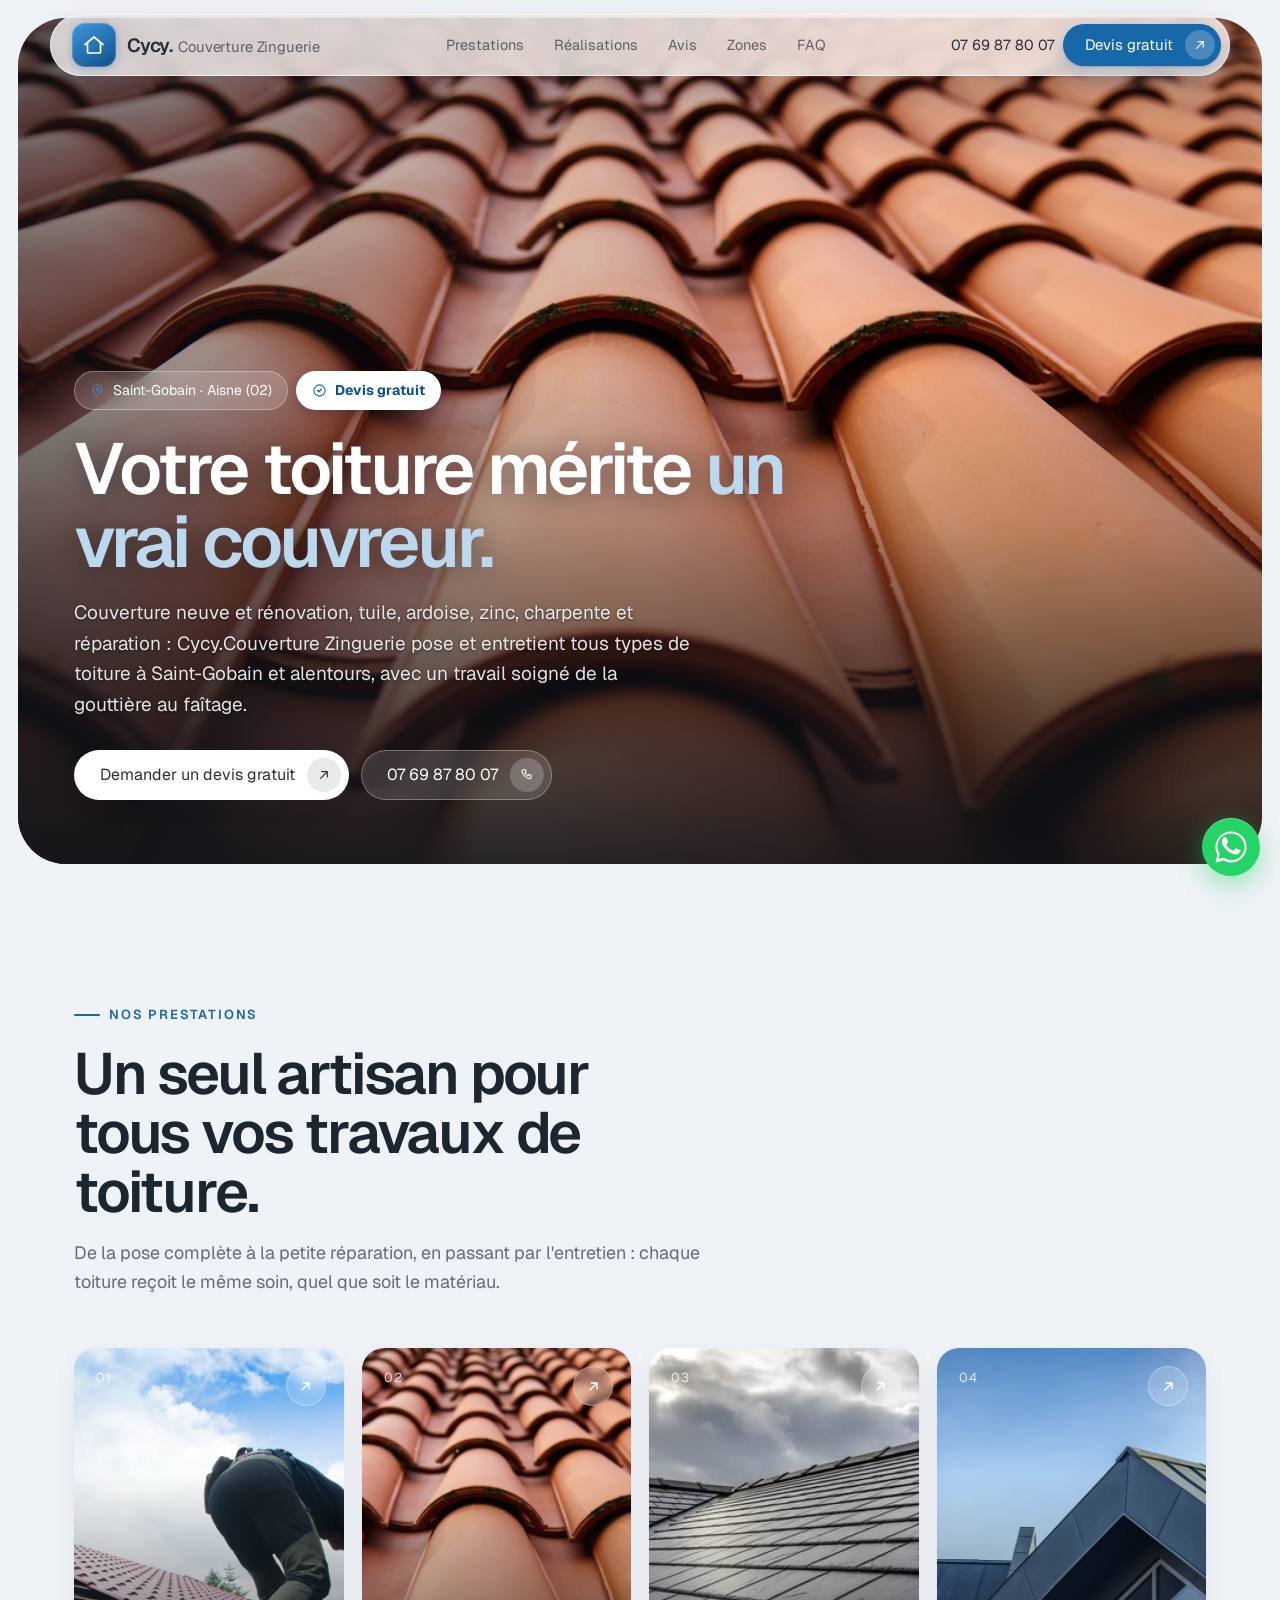
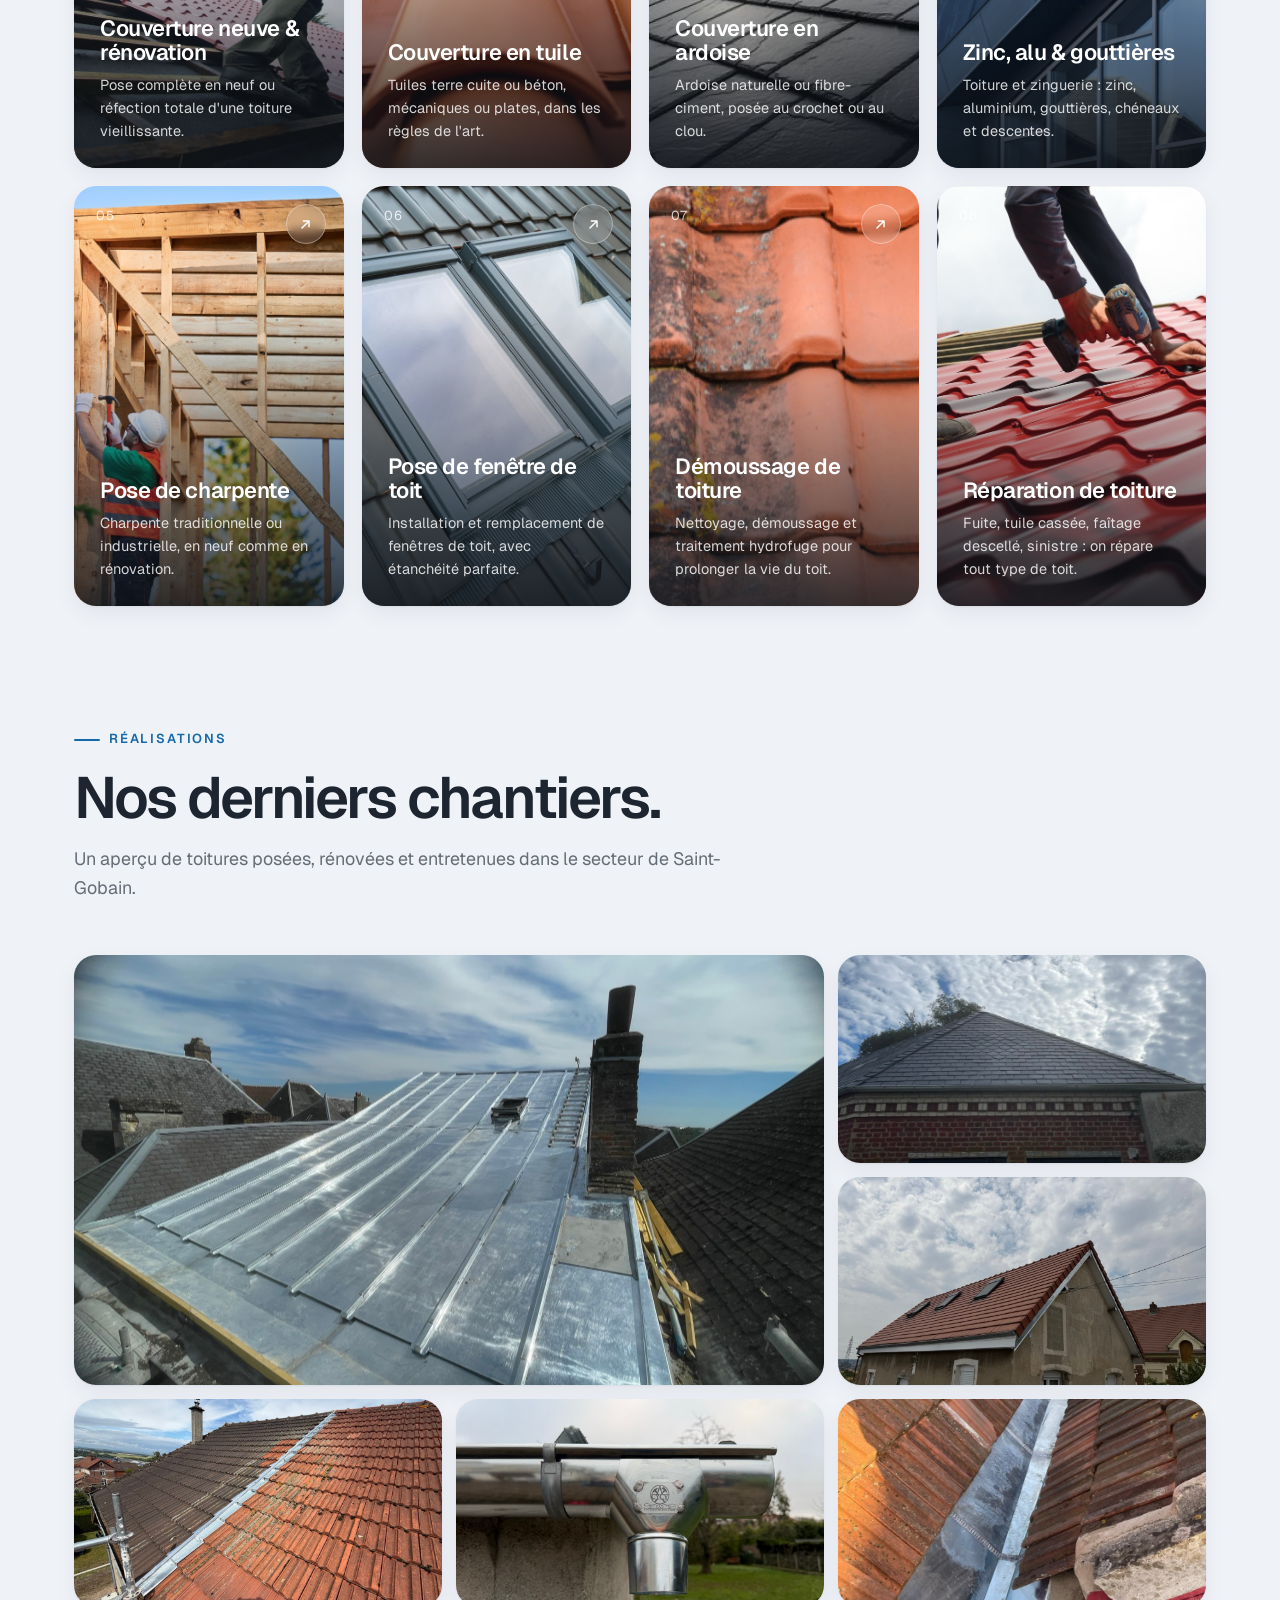
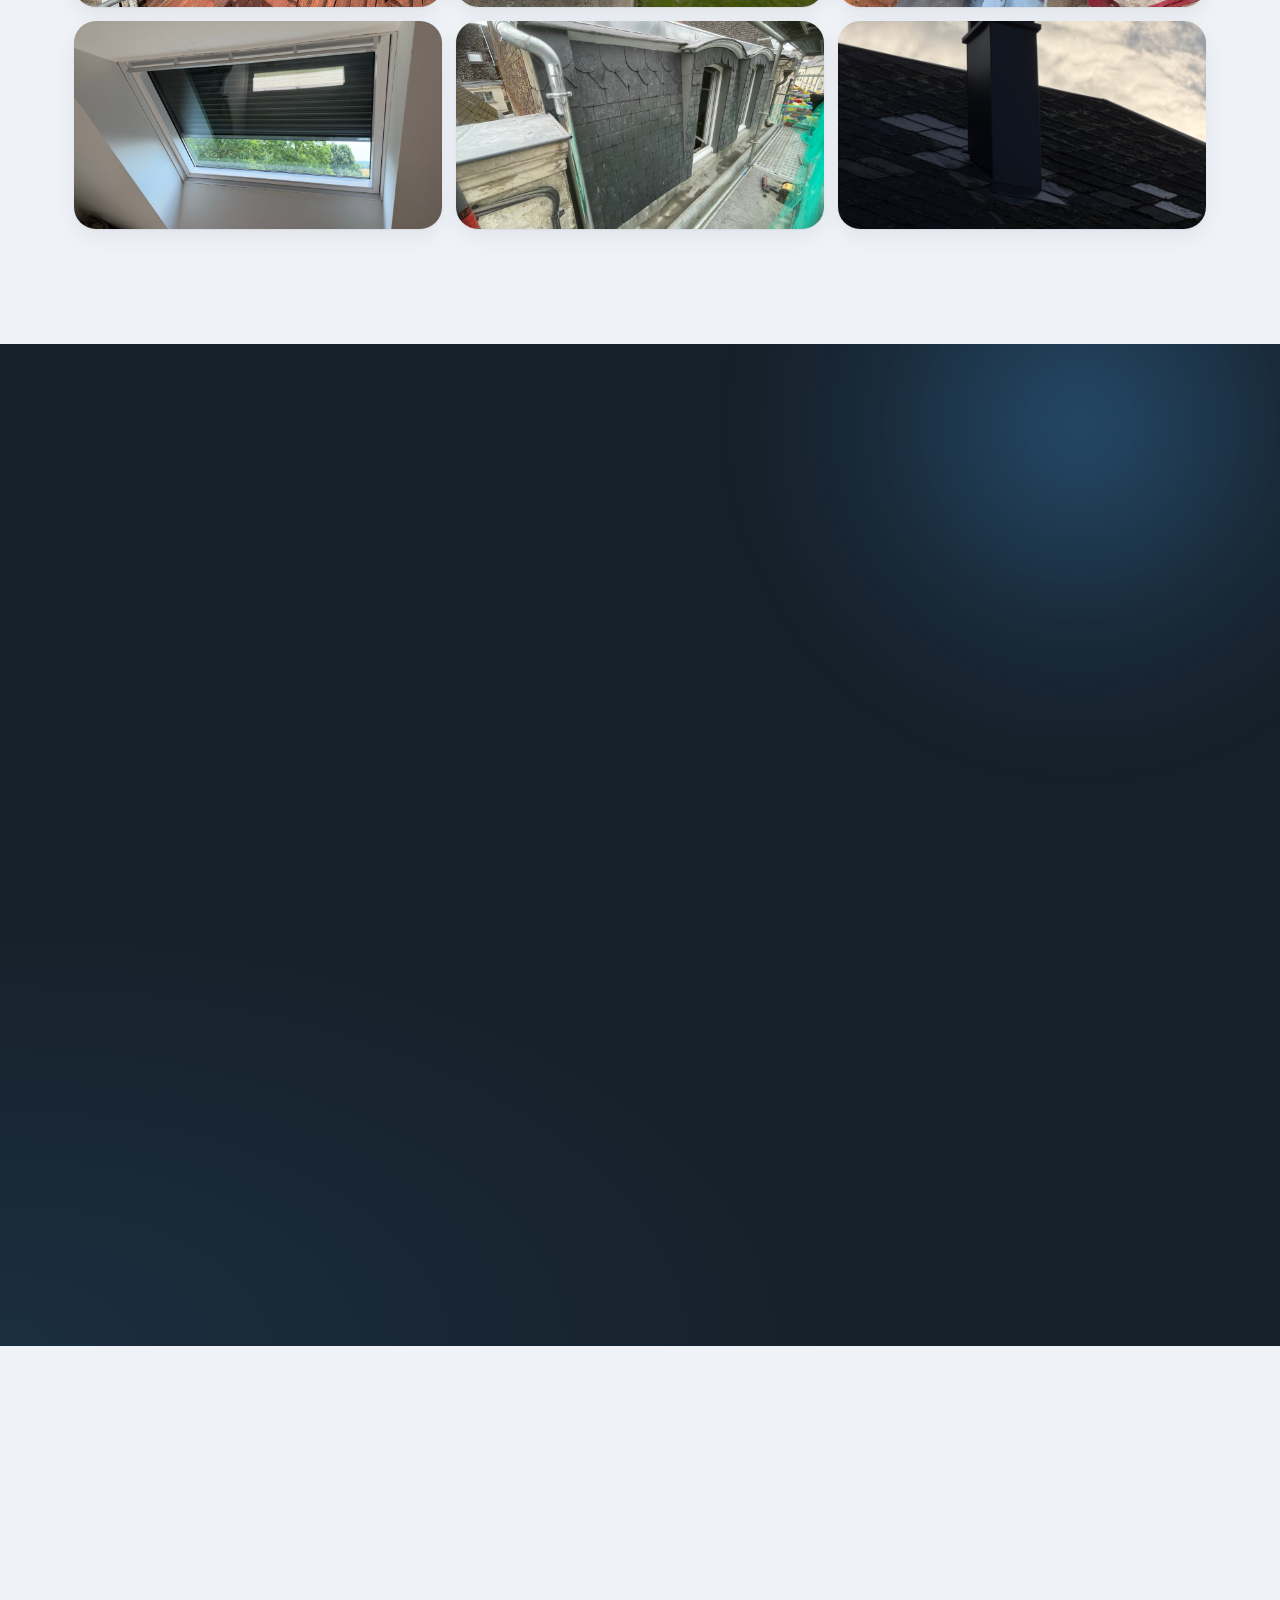
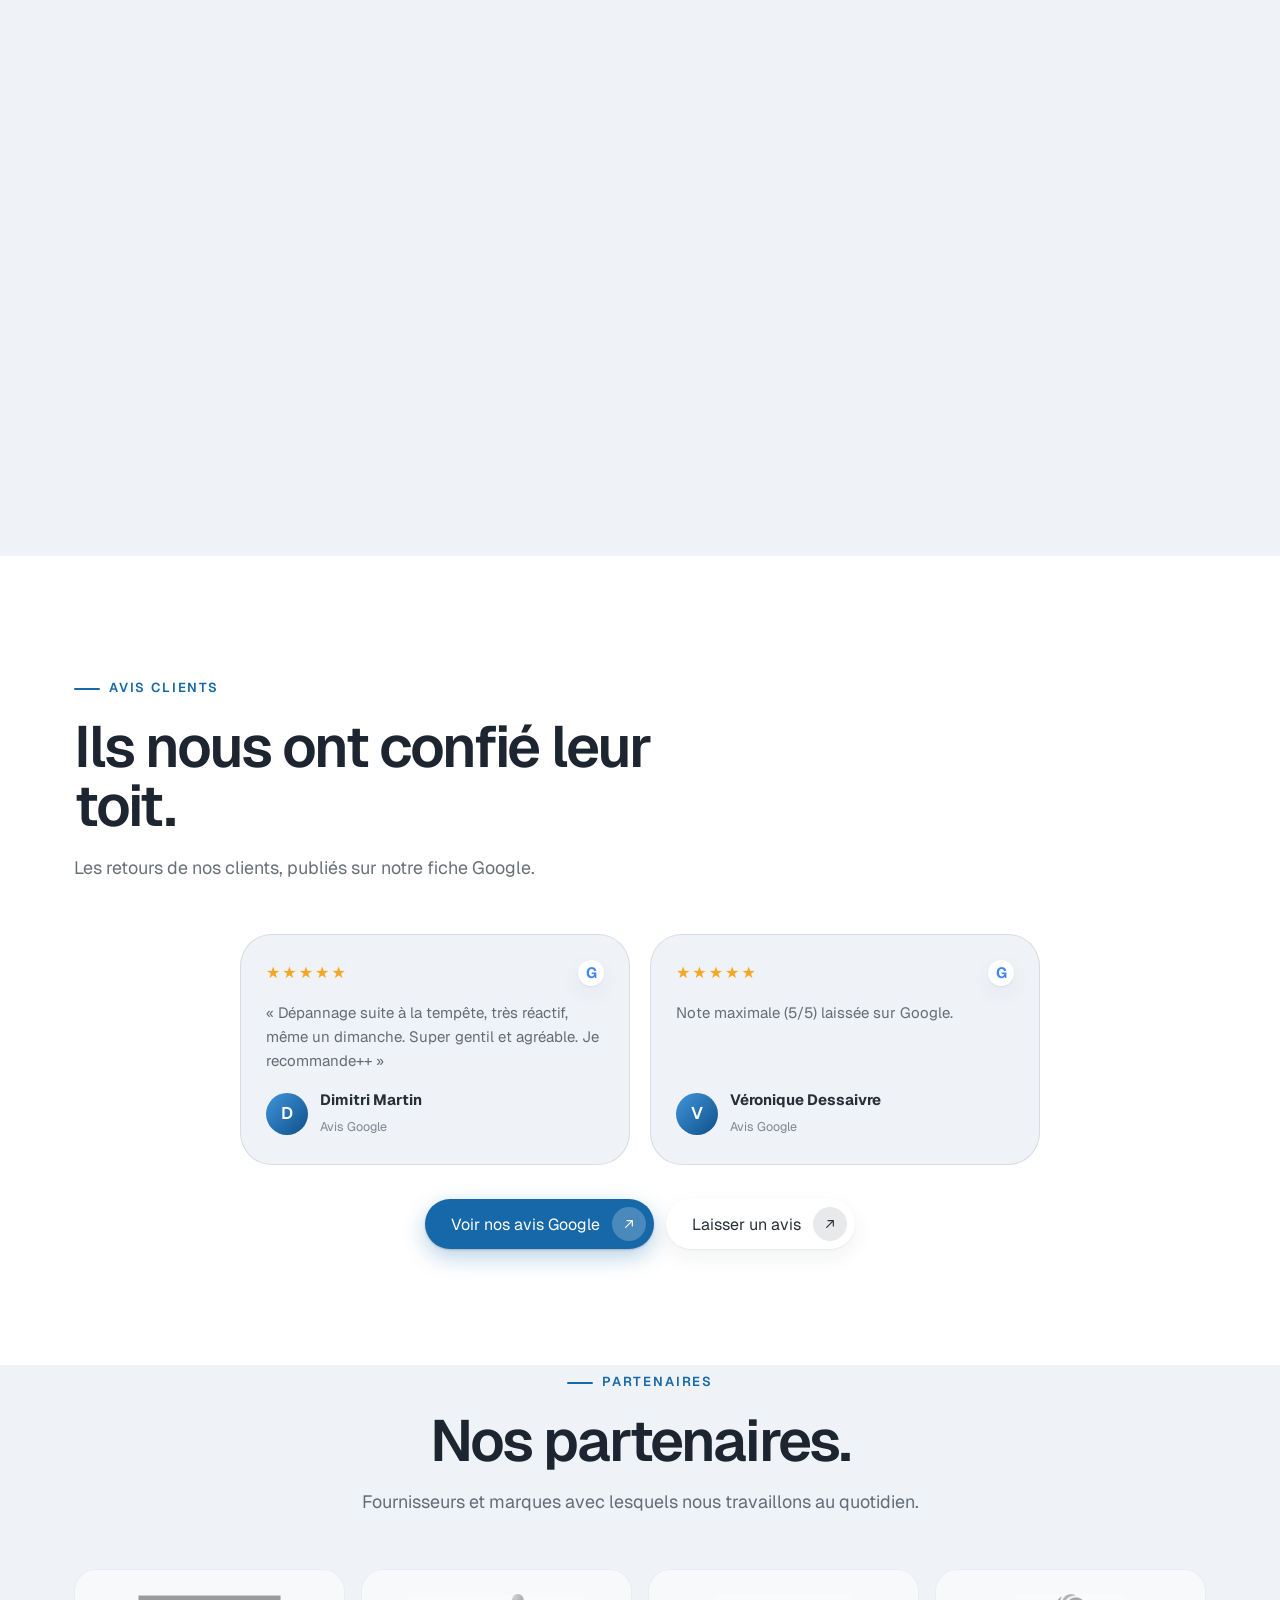
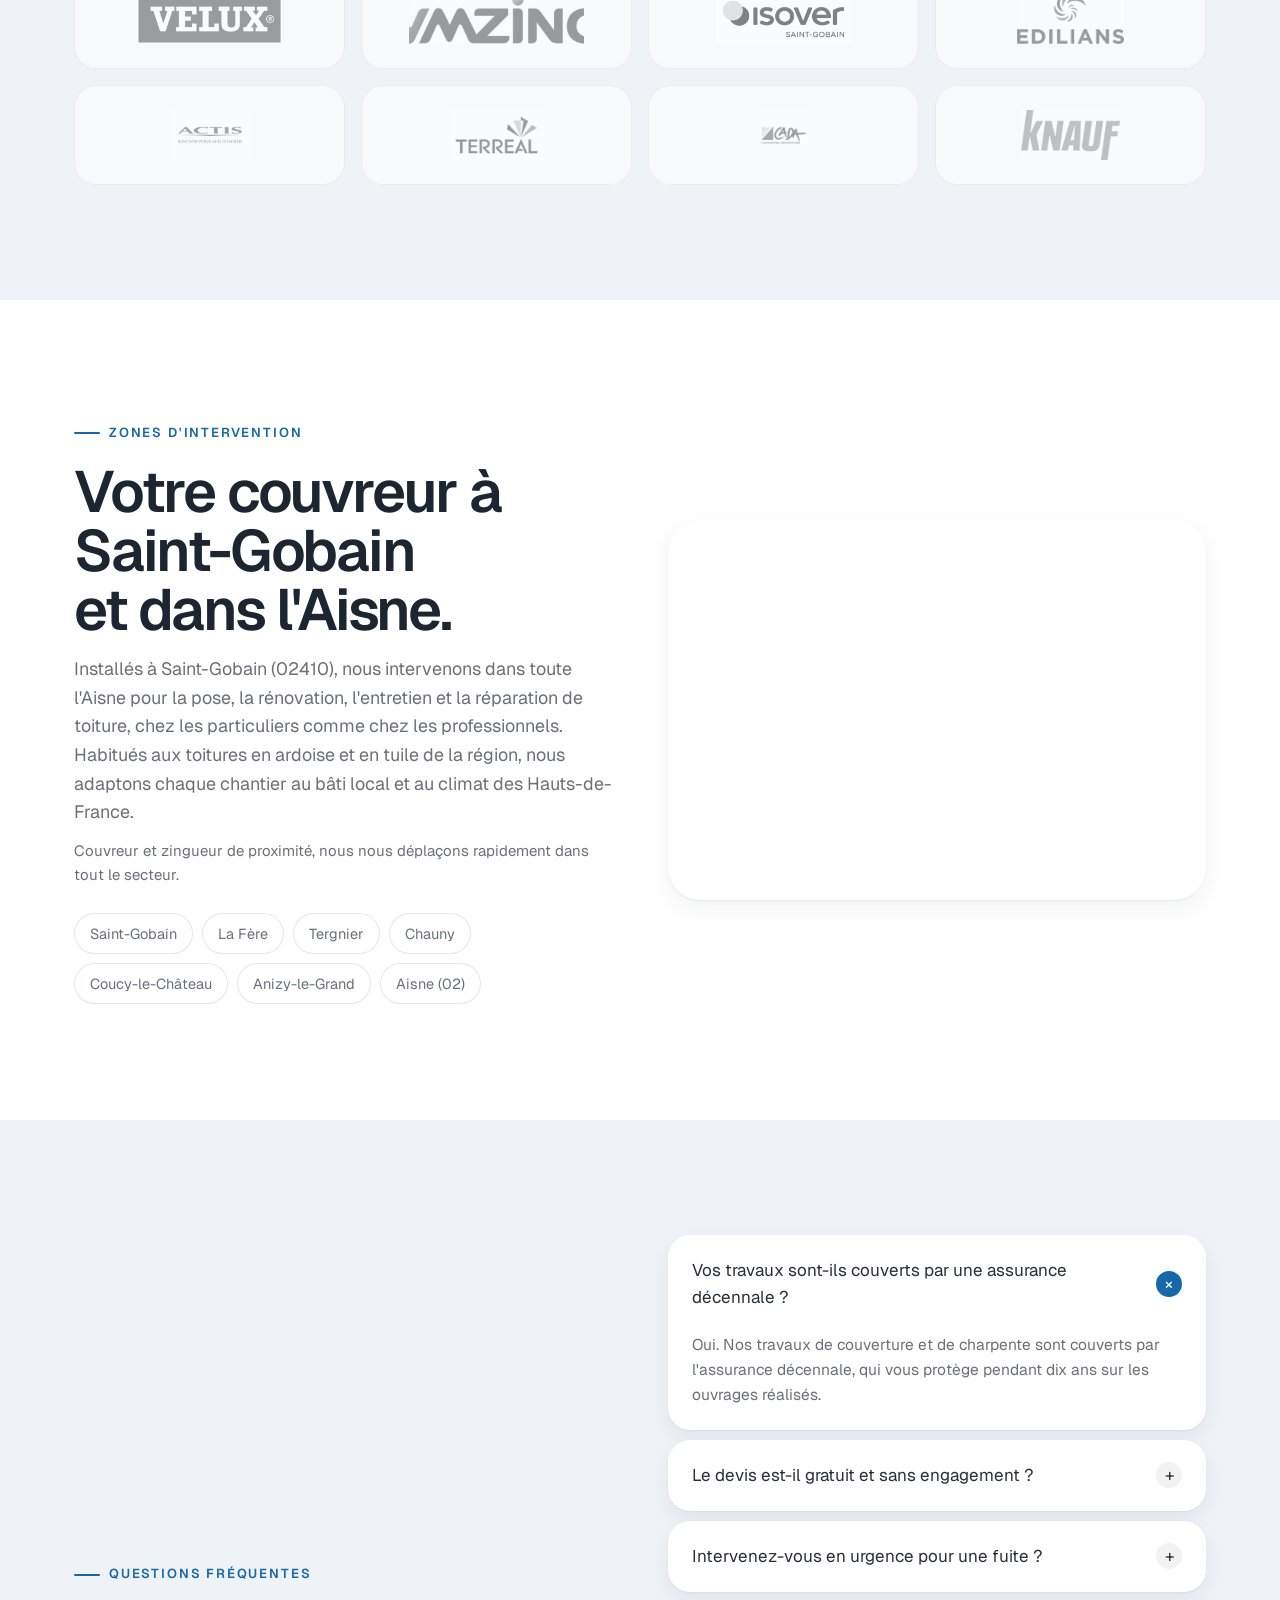
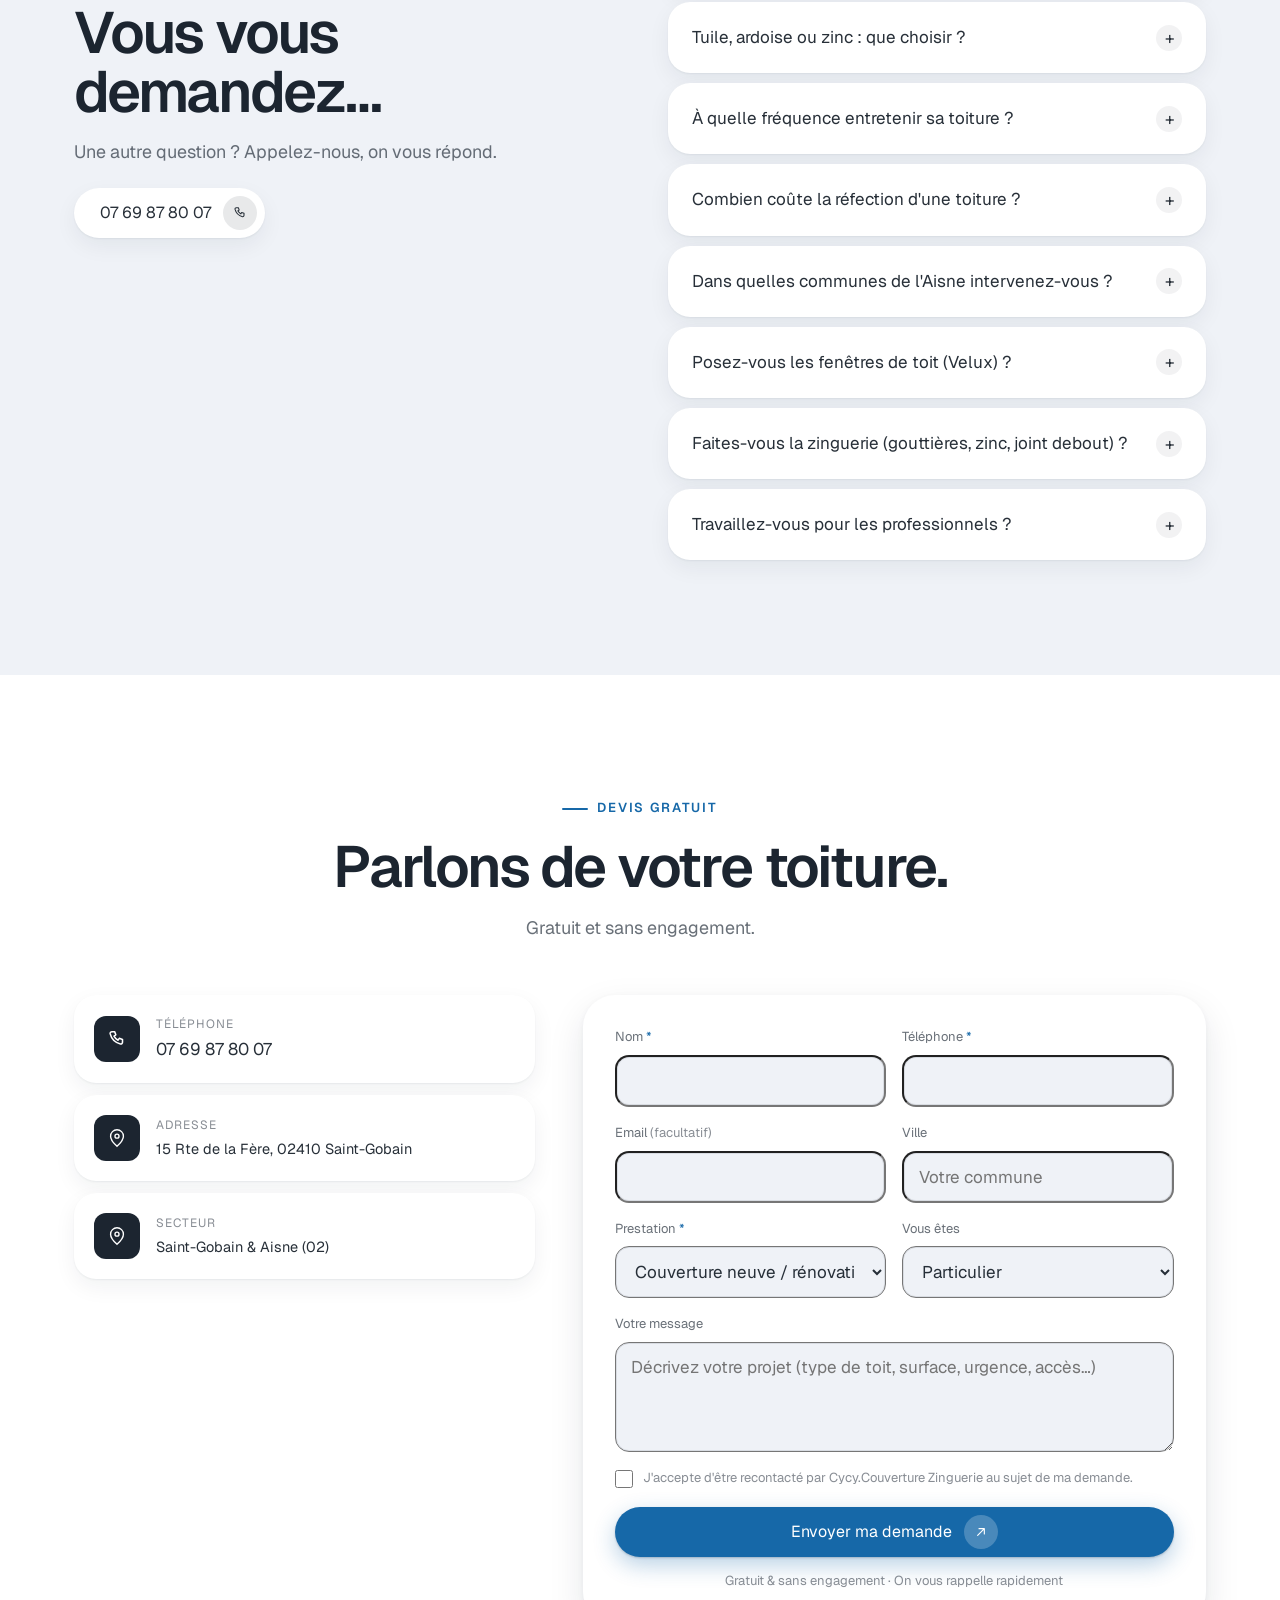
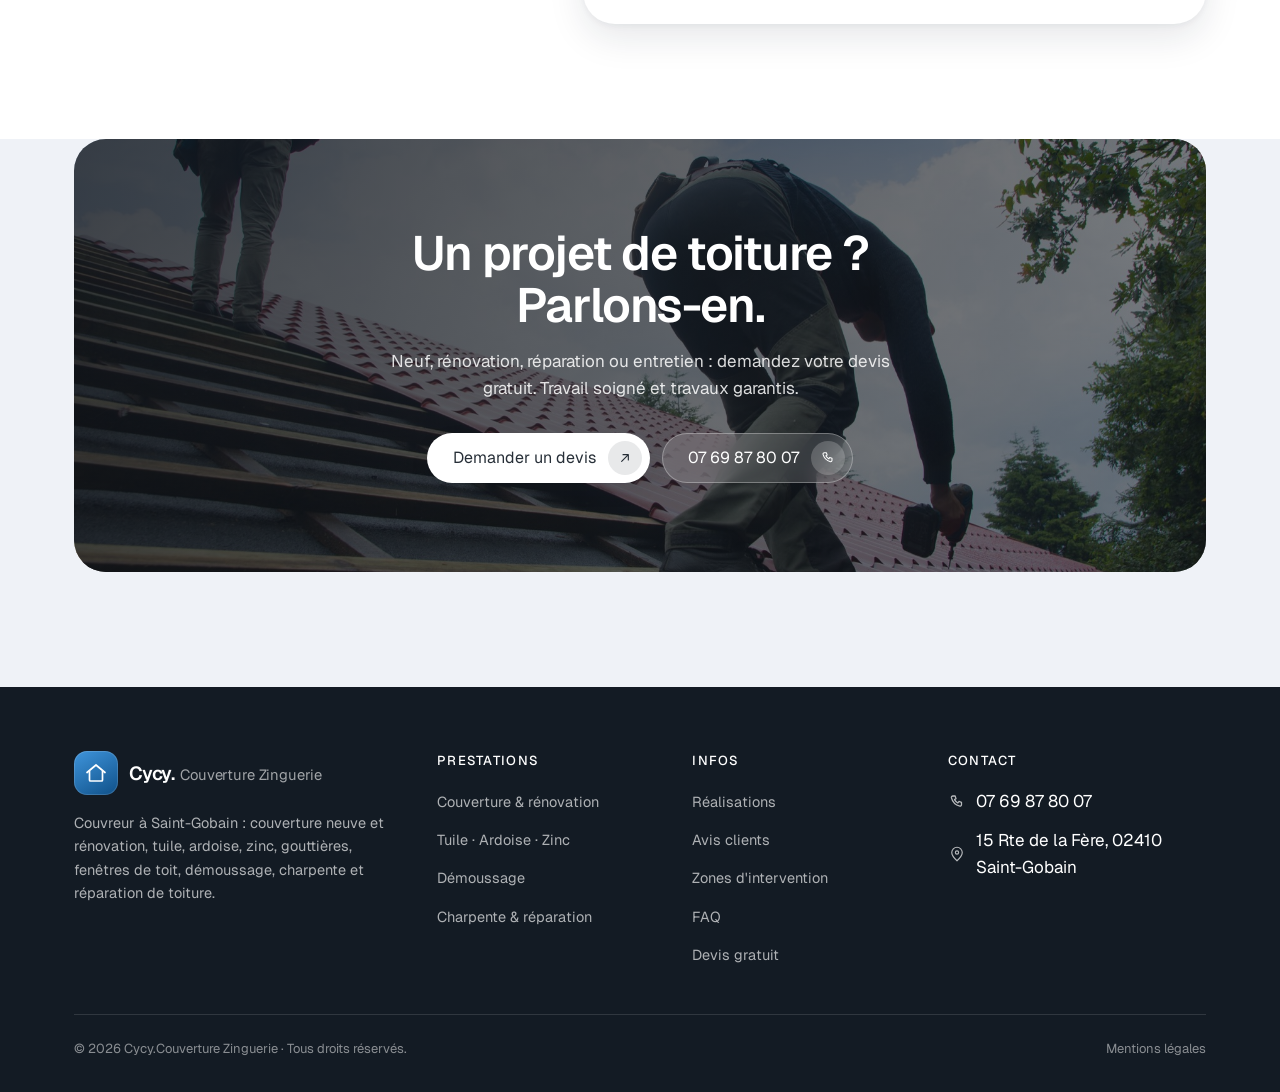
==== commit 74bb06a5: "design: en-tête à image + réassurance sur les pages services/villes (scan F-pattern, conversion) - H" ====
--- a/index.html
+++ b/index.html
@@ -33,7 +33,7 @@
 <link rel="preconnect" href="https://fonts.gstatic.com" crossorigin />
 <link rel="stylesheet" href="https://fonts.googleapis.com/css2?family=Geist:wght@400;500;600;700;800&display=swap" />
 <link rel="preload" as="image" href="assets/hero-poster.jpg" fetchpriority="high" />
-<link rel="stylesheet" href="assets/styles.css?v=20260721" />
+<link rel="stylesheet" href="assets/styles.css?v=20260722a" />
 
 <!-- Schema LocalBusiness. GPS = centre de Saint-Gobain. -->
 <script type="application/ld+json">
@@ -528,6 +528,6 @@
   <a href="#devis" class="quote"><svg viewBox="0 0 24 24" fill="none"><path d="M7 17 17 7M9 7h8v8" stroke="#fff" stroke-width="1.7" stroke-linecap="round" stroke-linejoin="round"/></svg>Devis gratuit</a>
 </div>
 
-<script src="assets/script.js?v=20260721"></script>
+<script src="assets/script.js?v=20260722a"></script>
 </body>
 </html>
--- a/assets/styles.css
+++ b/assets/styles.css
@@ -447,6 +447,25 @@
 .page-hero h1 { font-size: clamp(30px, 5vw, 52px); letter-spacing: -0.035em; line-height: 1.04; max-width: 20ch; }
 .page-hero .lead { margin-top: 18px; max-width: 60ch; }
 .page-hero .hero-cta { margin-top: 28px; }
+
+/* En-tête de page à image (pages services & villes) */
+.page-hero-grid { display: grid; grid-template-columns: 1.05fr .95fr; gap: clamp(28px, 4vw, 56px); align-items: center; margin-top: 4px; }
+.page-hero-copy { min-width: 0; }
+.page-hero-copy h1 { max-width: 18ch; }
+.page-hero-copy .lead { max-width: 52ch; }
+.page-hero-media { position: relative; margin: 0; }
+.page-hero-media img { width: 100%; height: 100%; min-height: 348px; max-height: 452px; object-fit: cover; border-radius: var(--r-lg); box-shadow: var(--sh-lg); display: block; }
+.page-hero-media::after { content: ""; position: absolute; inset: 0; border-radius: var(--r-lg); box-shadow: inset 0 0 0 1px rgba(15,80,136,.10); pointer-events: none; }
+.hero-trust { display: flex; flex-wrap: wrap; gap: 10px 22px; margin: 26px 0 0; padding: 0; list-style: none; }
+.hero-trust li { display: flex; align-items: center; gap: 8px; font-size: 14px; font-weight: 500; color: var(--c-text); }
+.hero-trust svg { width: 18px; height: 18px; color: var(--accent); flex: none; }
+@media (max-width: 880px) {
+  .page-hero-grid { grid-template-columns: 1fr; gap: 22px; }
+  .page-hero-media { order: -1; }
+  .page-hero-media img { min-height: 190px; max-height: 230px; }
+  .page-hero-copy h1, .page-hero-copy .lead { max-width: 100%; }
+  .hero-trust { gap: 8px 18px; margin-top: 22px; }
+}
 
 .prose { max-width: 760px; }
 .prose h2 { font-size: clamp(23px, 3.2vw, 33px); letter-spacing: -0.025em; margin: 44px 0 14px; color: var(--c-heading); }
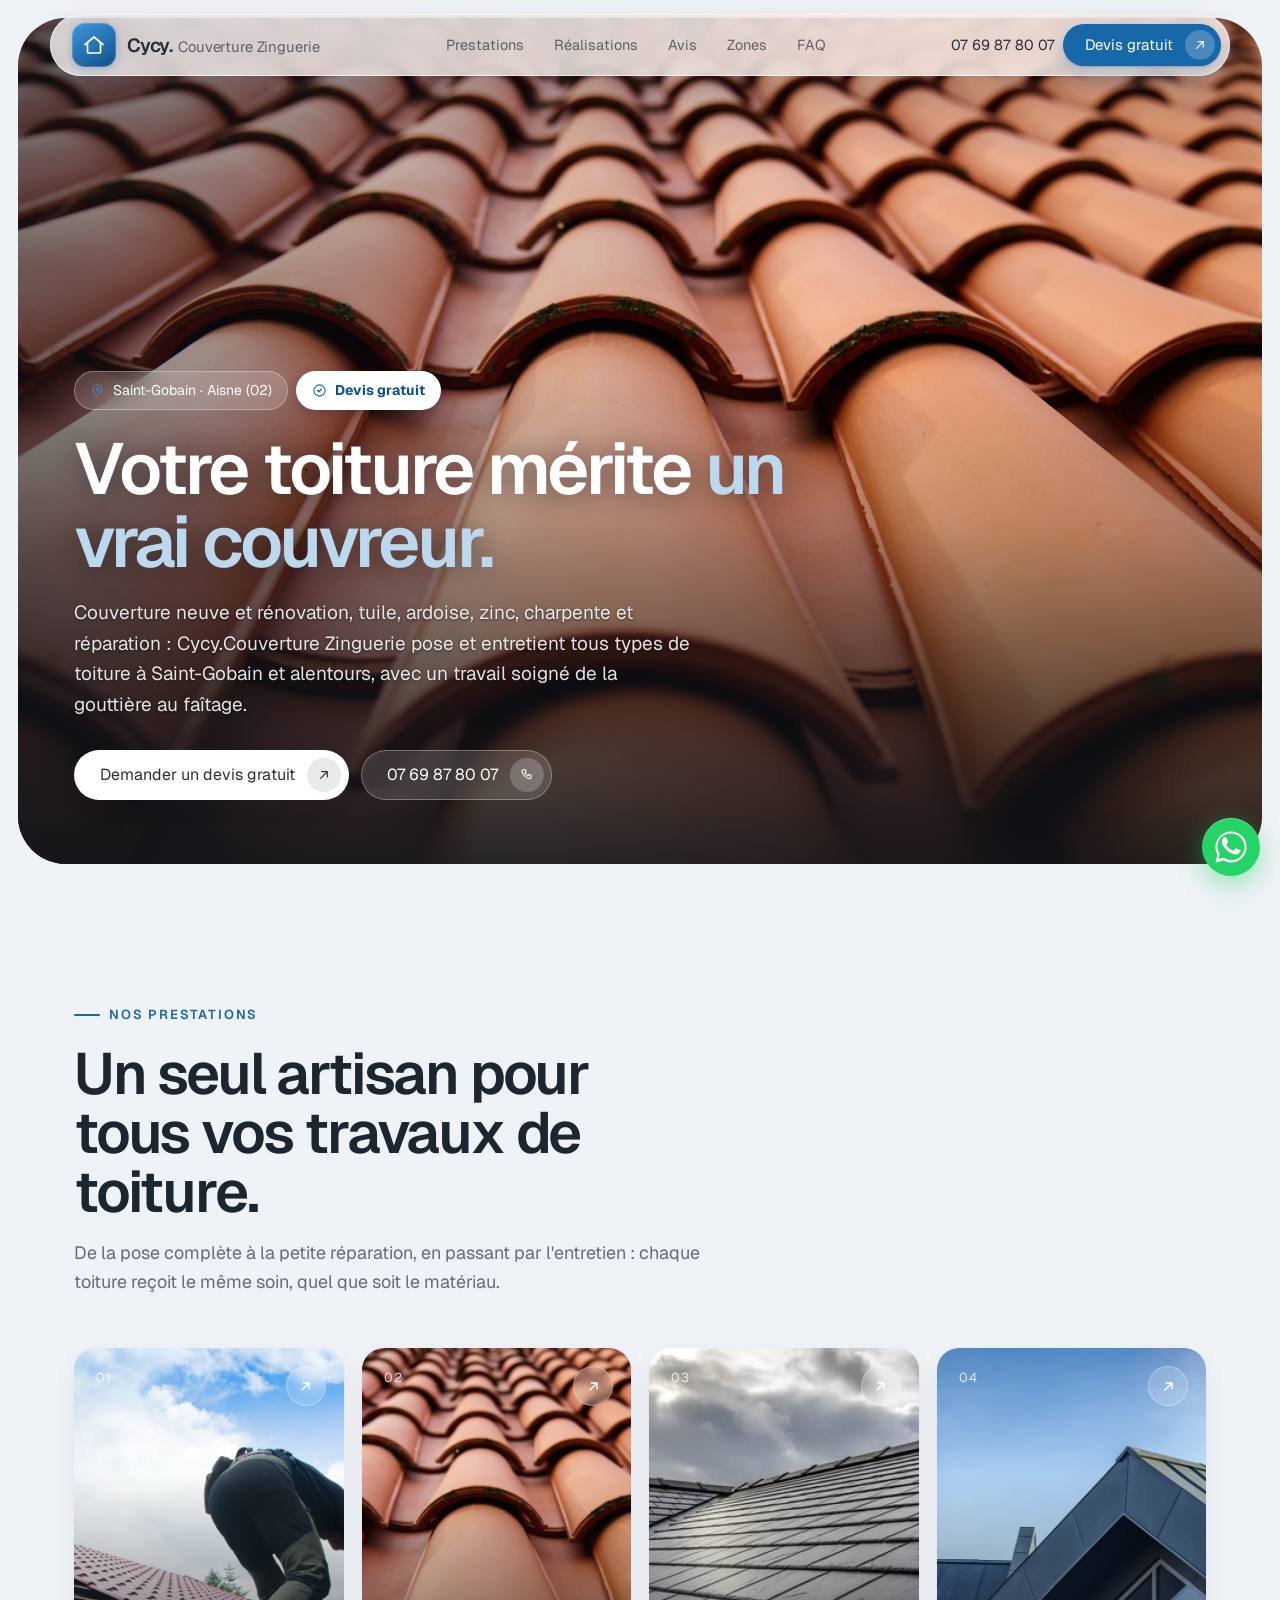
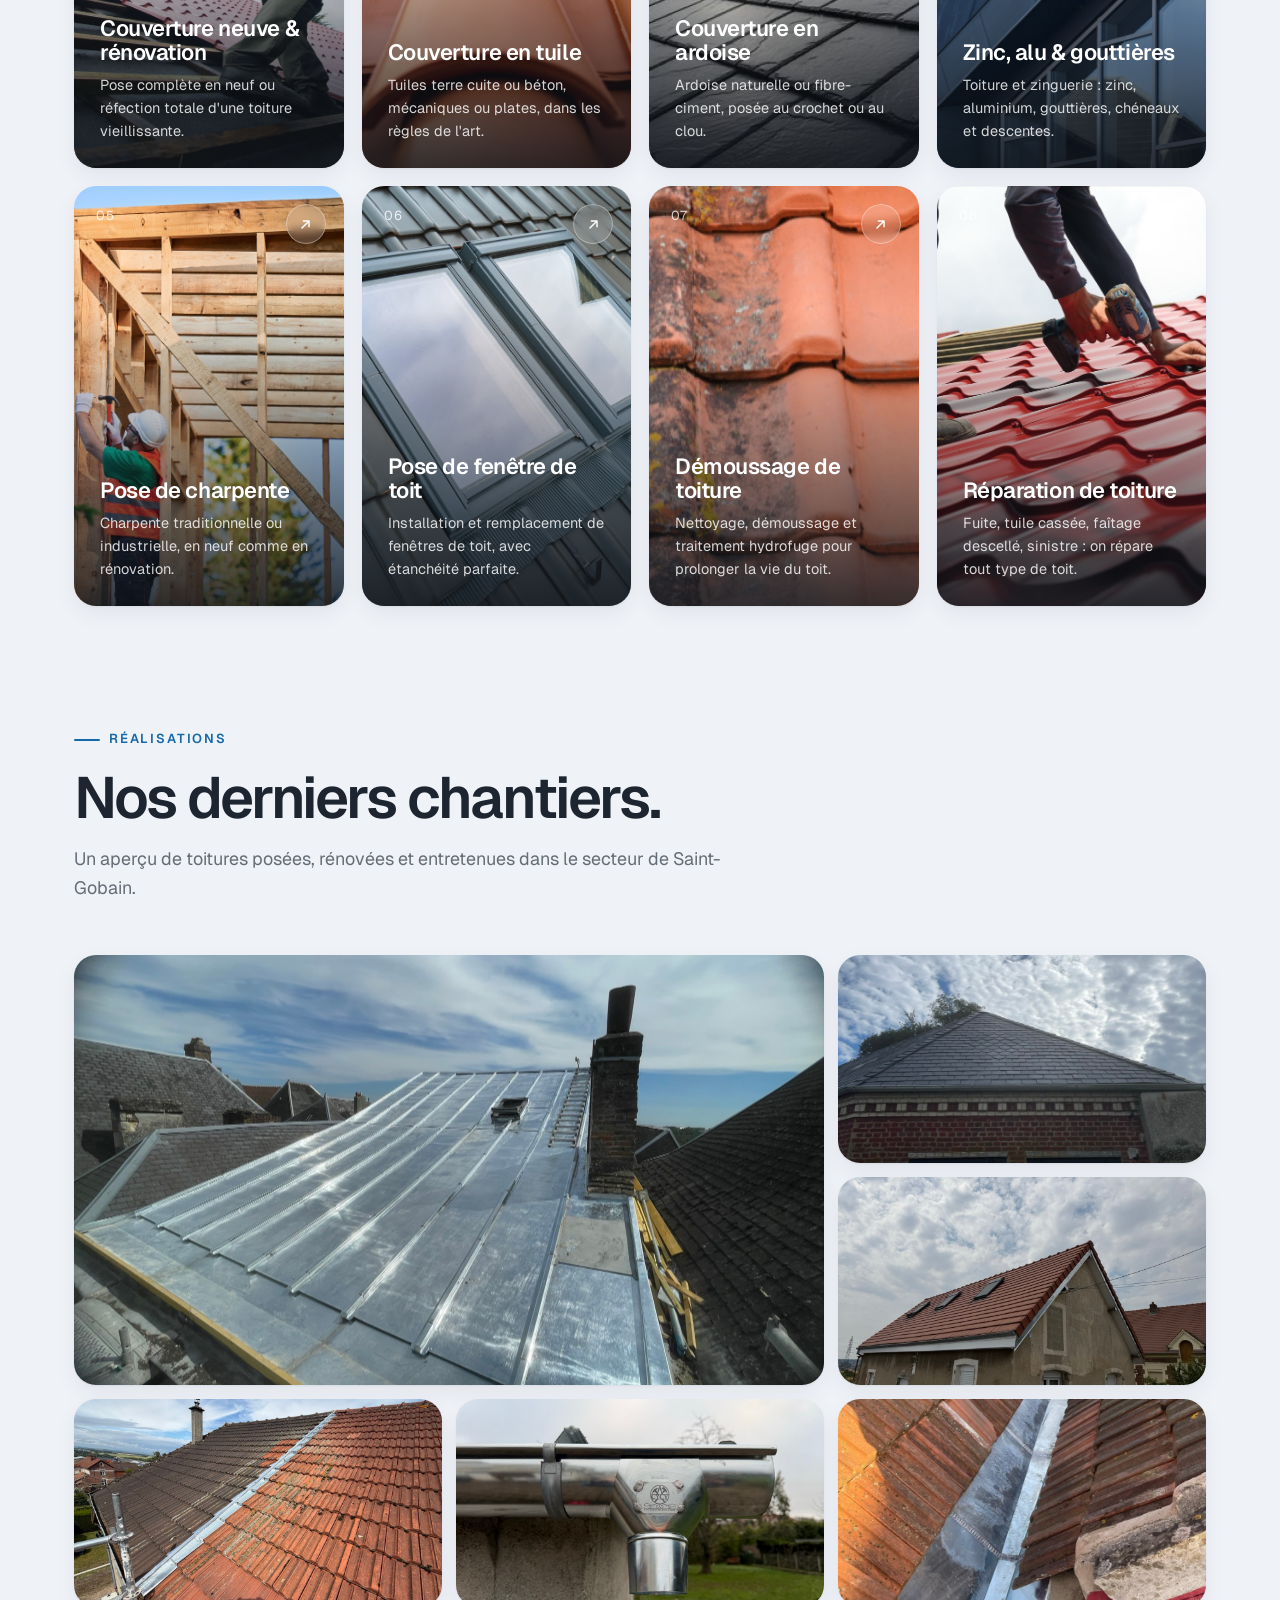
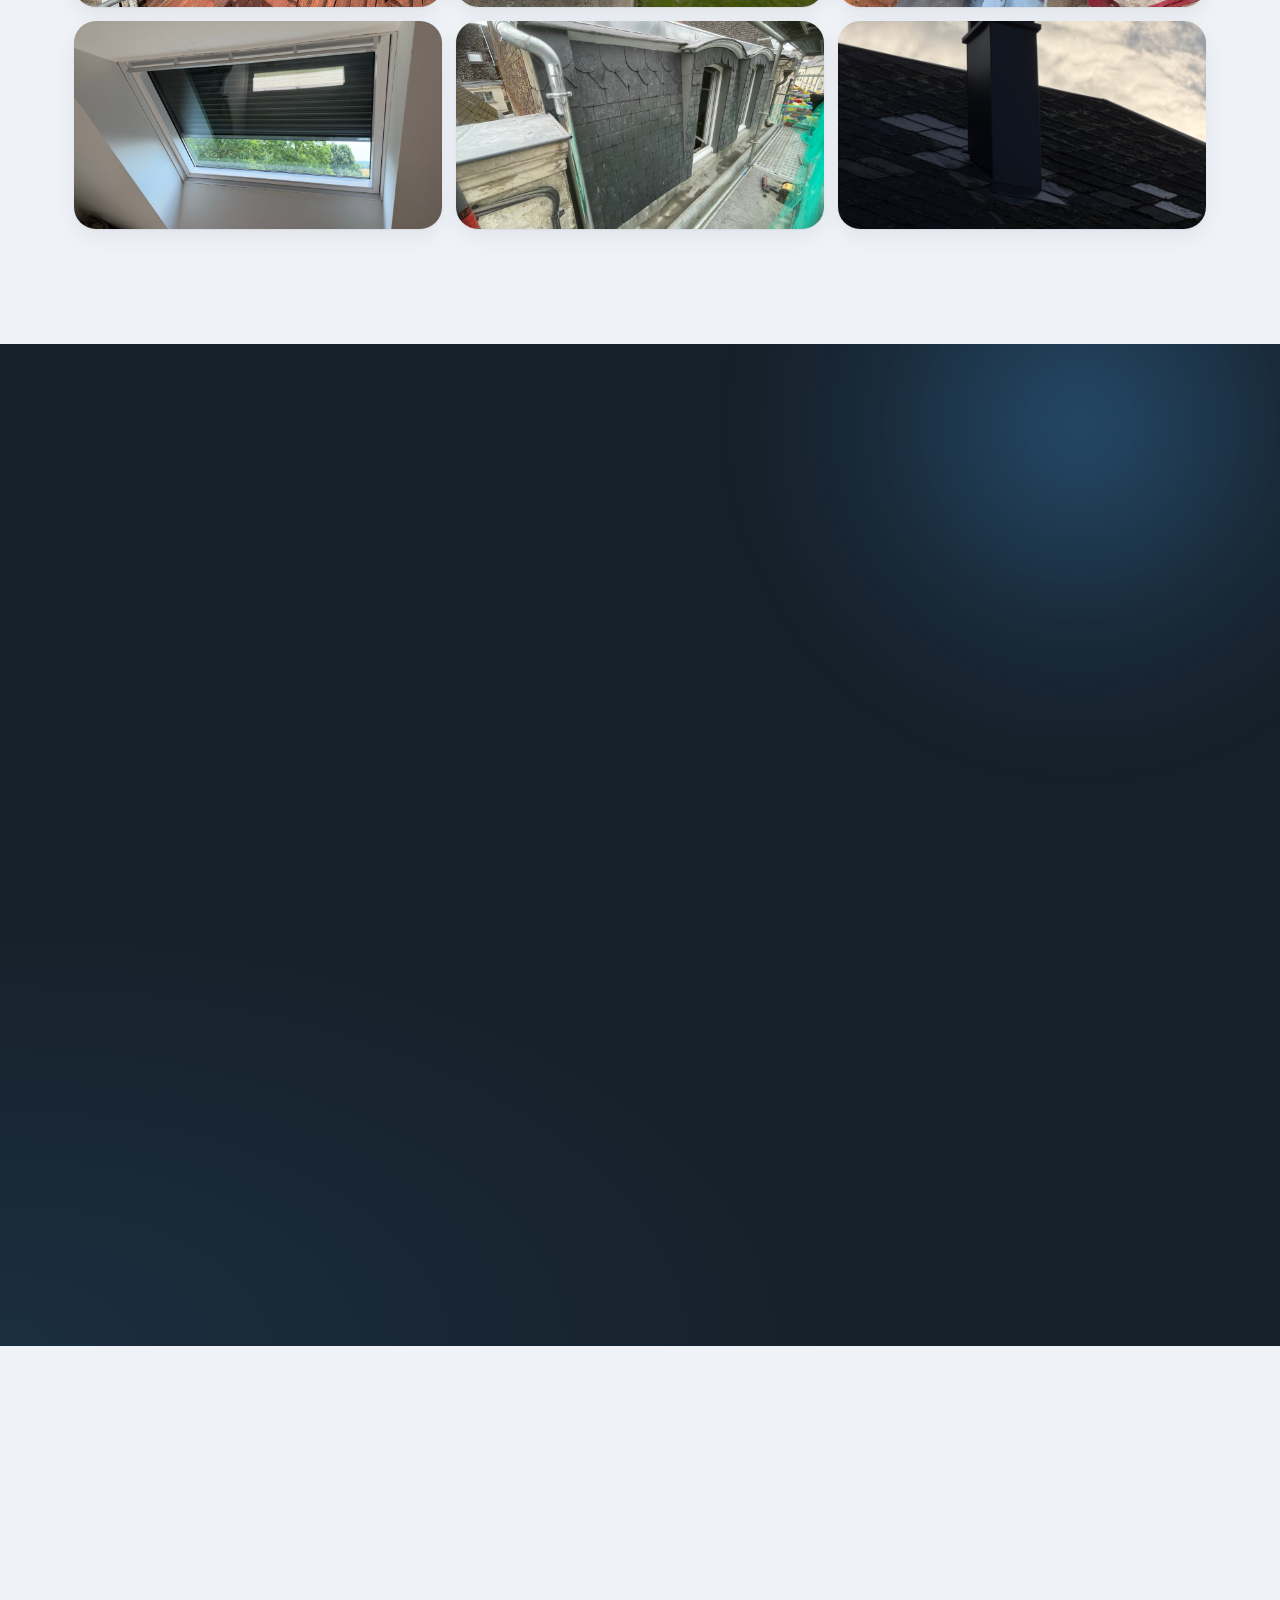
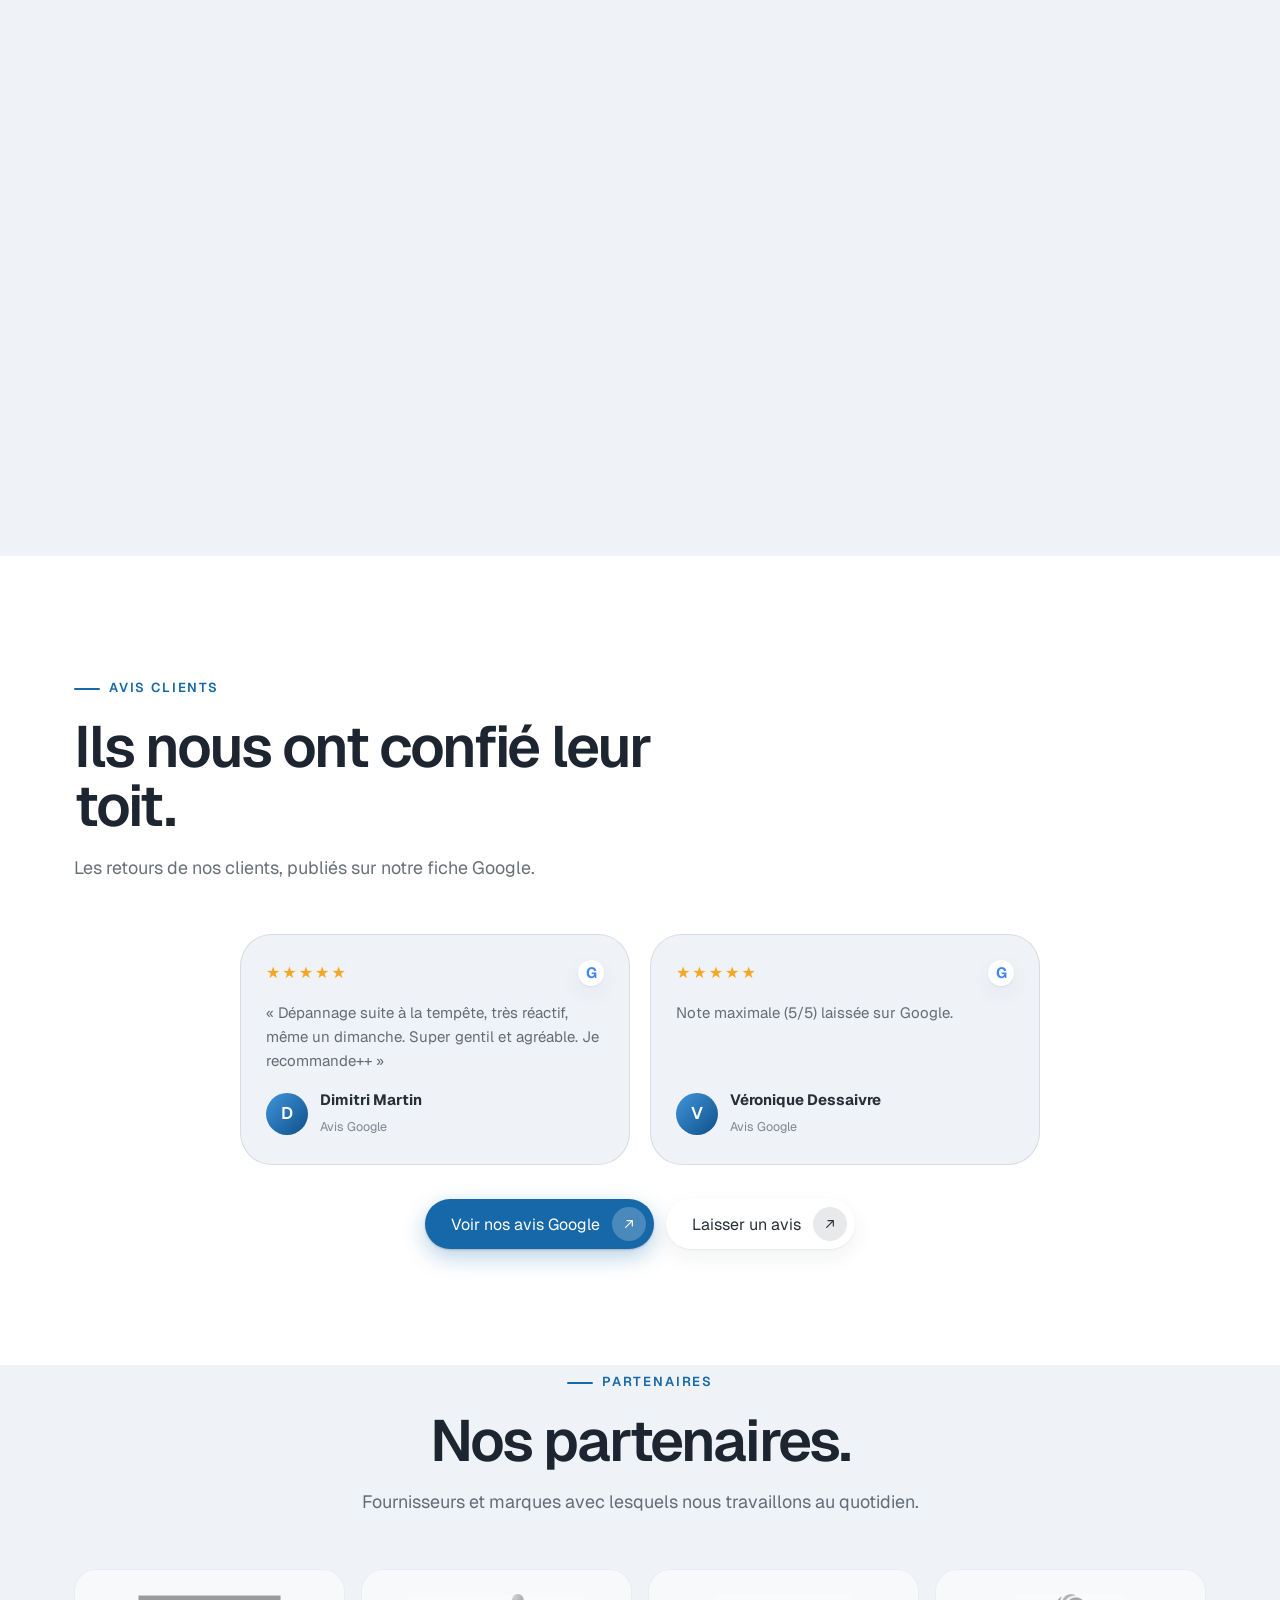
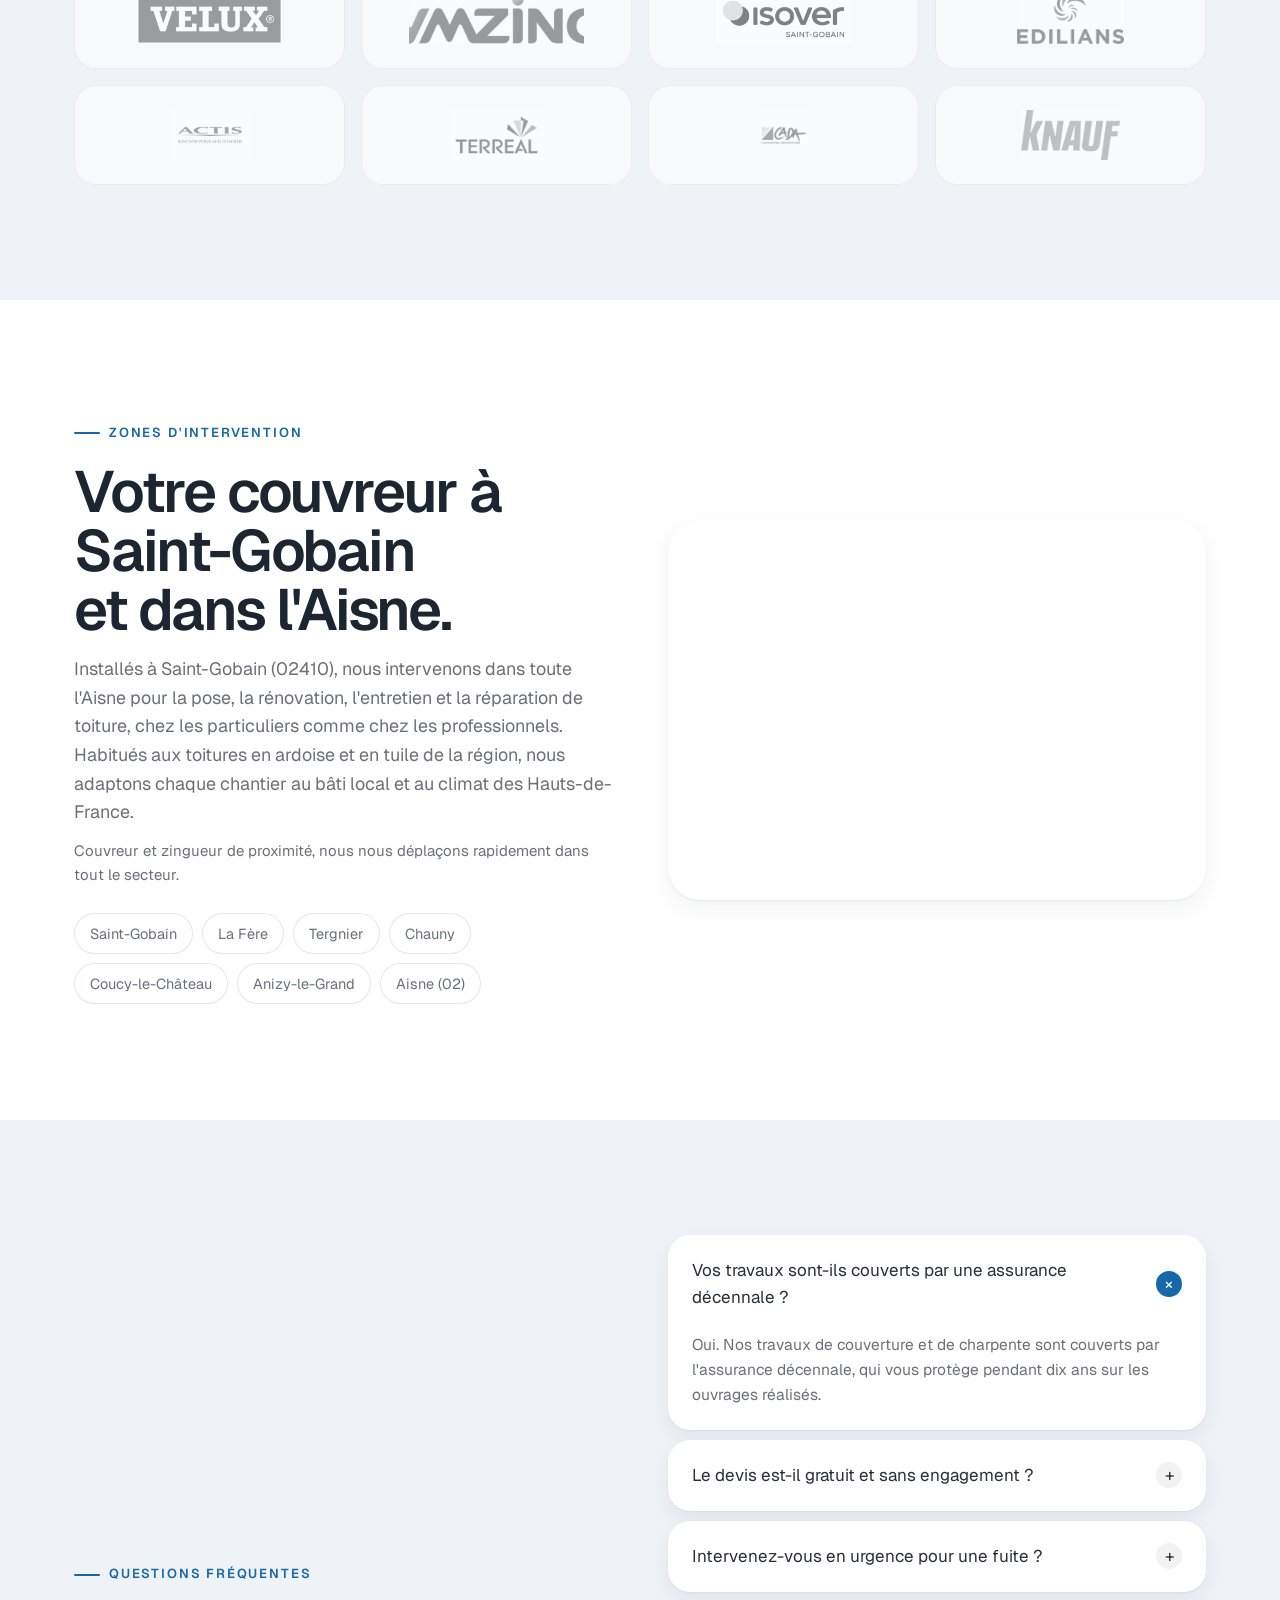
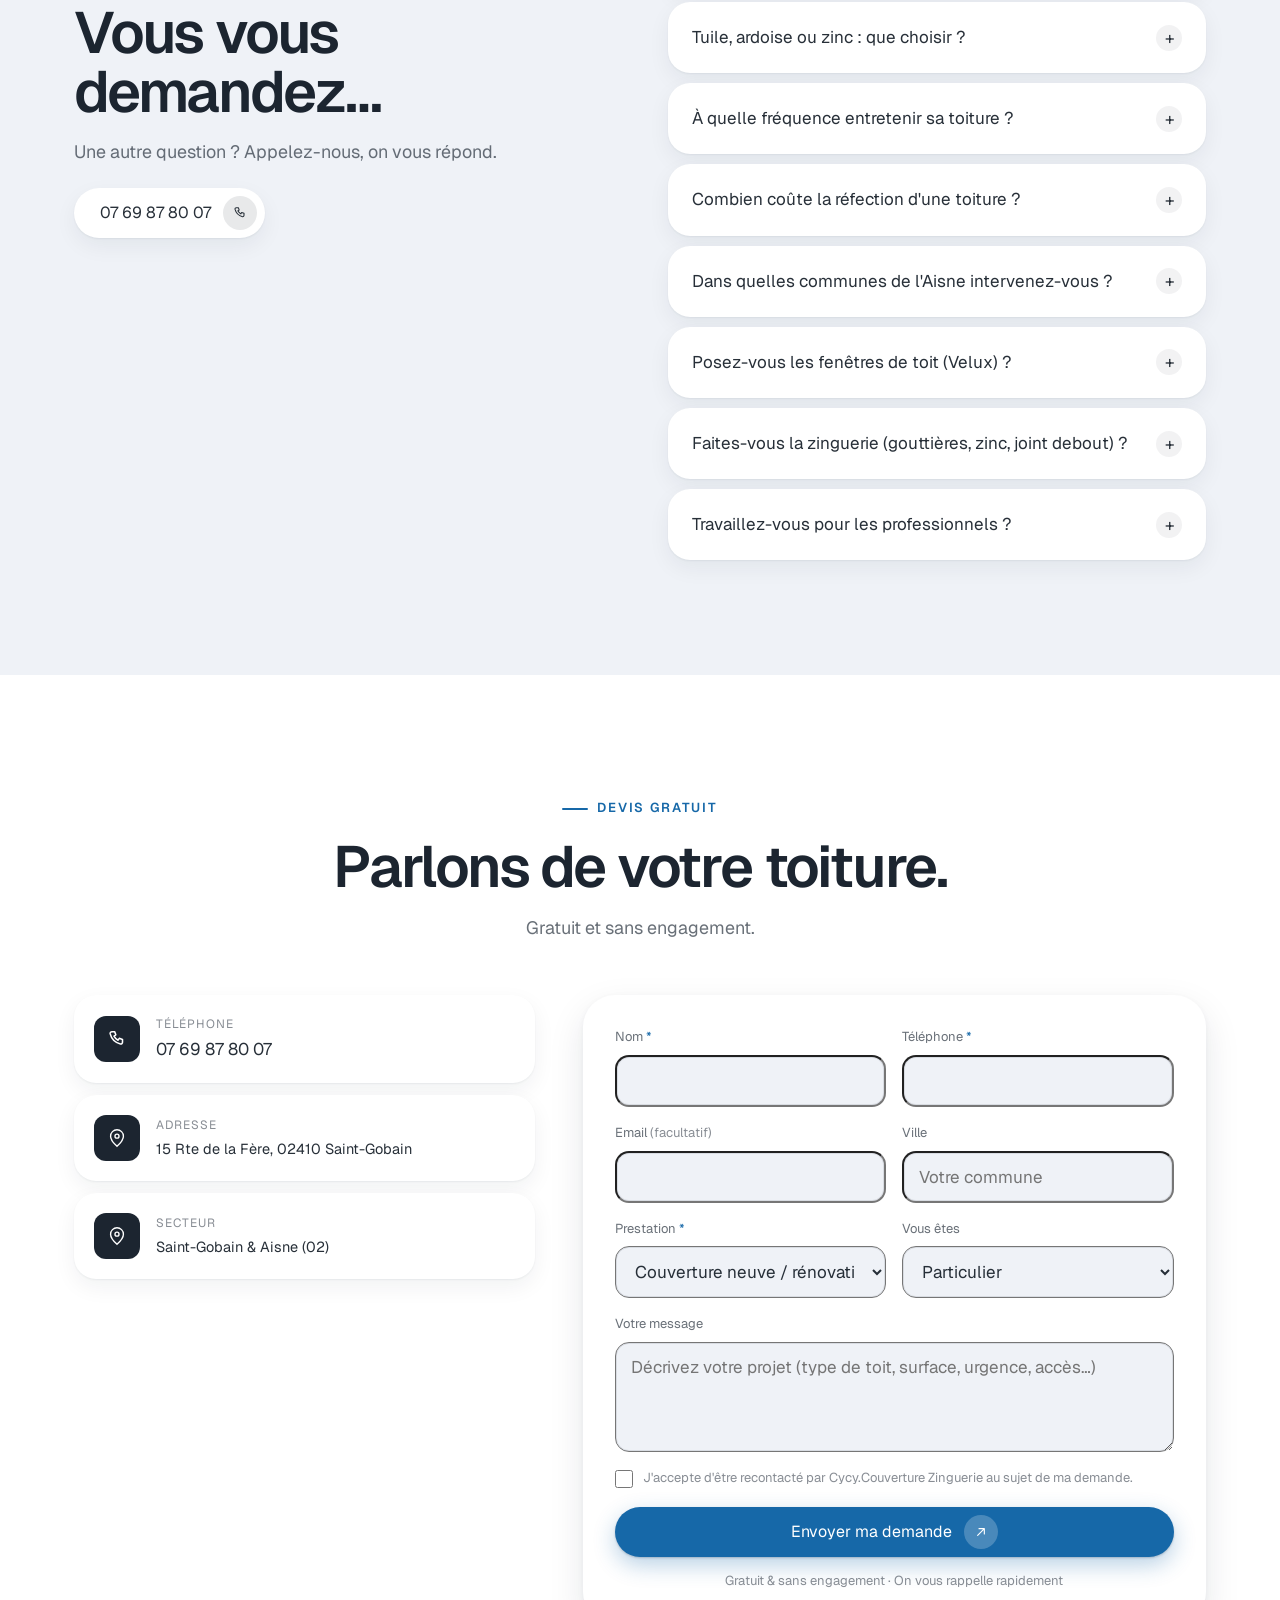
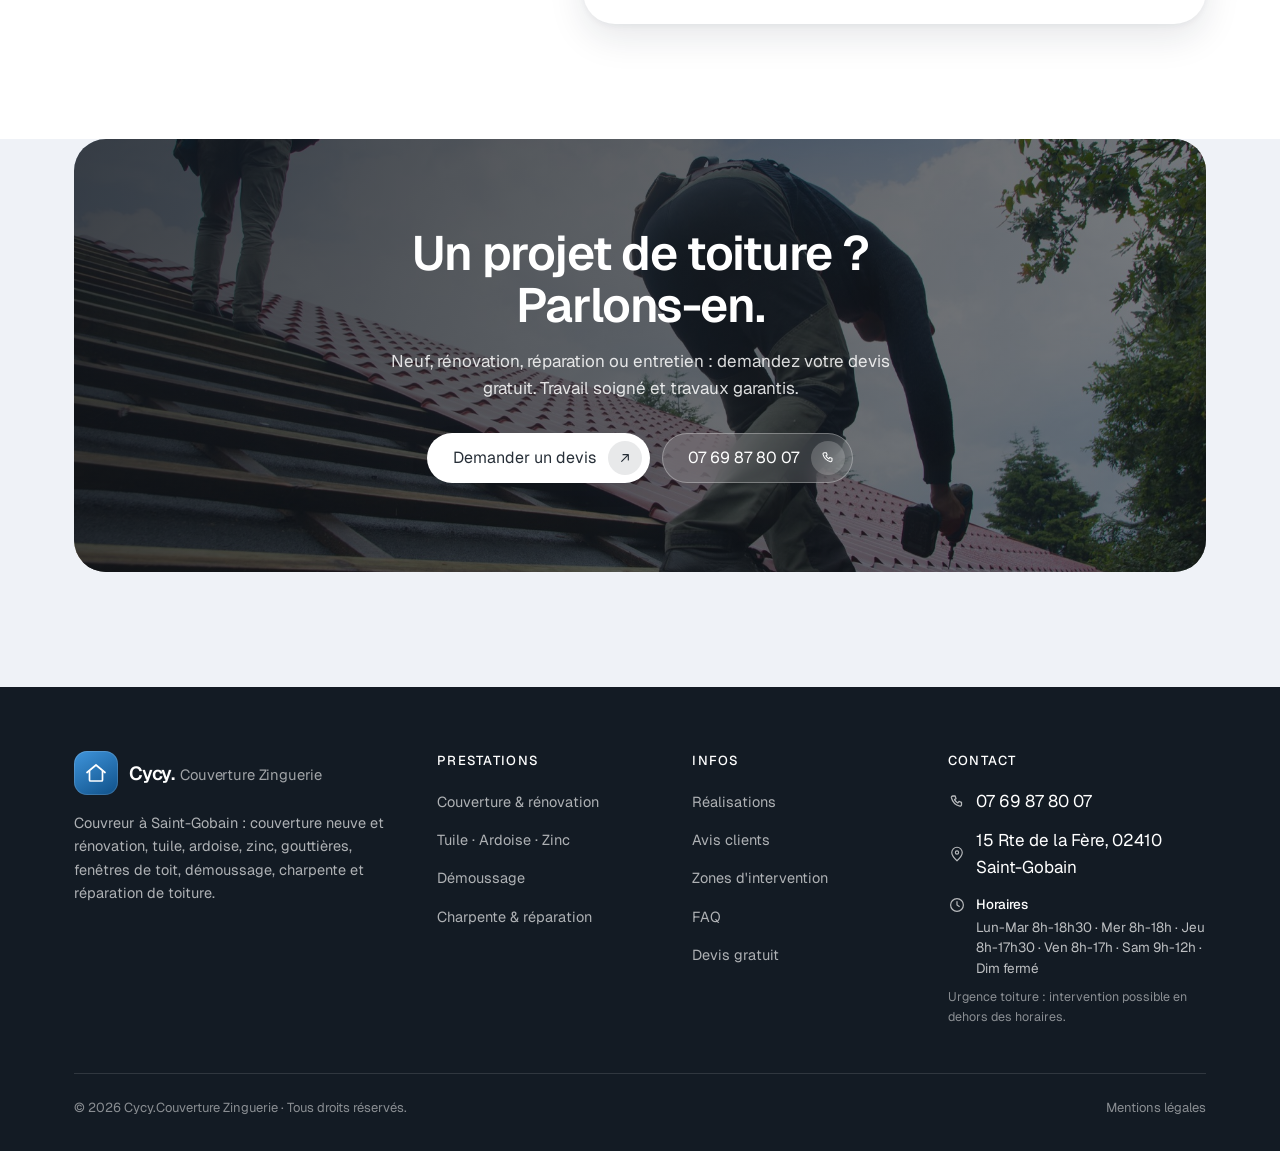
==== commit 1cd13052: "SEO: horaires d'ouverture (openingHoursSpecification + footer visible) alignés sur la fiche Google -" ====
--- a/index.html
+++ b/index.html
@@ -33,7 +33,7 @@
 <link rel="preconnect" href="https://fonts.gstatic.com" crossorigin />
 <link rel="stylesheet" href="https://fonts.googleapis.com/css2?family=Geist:wght@400;500;600;700;800&display=swap" />
 <link rel="preload" as="image" href="assets/hero-poster.jpg" fetchpriority="high" />
-<link rel="stylesheet" href="assets/styles.css?v=20260722a" />
+<link rel="stylesheet" href="assets/styles.css?v=20260722b" />
 
 <!-- Schema LocalBusiness. GPS = centre de Saint-Gobain. -->
 <script type="application/ld+json">
@@ -47,8 +47,9 @@
   "url": "https://cycycouverture.fr/",
   "telephone": "+33769878007",
   "sameAs": ["https://share.google/tFqjekc7wPgORE2NV"],
-  "image": "https://cycycouverture.fr/assets/og.jpg",
+  "image": ["https://cycycouverture.fr/assets/og.jpg","https://cycycouverture.fr/assets/real-01.jpg","https://cycycouverture.fr/assets/real-03.jpg","https://cycycouverture.fr/assets/real-05.jpg"],
   "logo": "https://cycycouverture.fr/assets/favicon.svg",
+  "hasMap": "https://www.google.com/maps/search/?api=1&query=15+Rte+de+la+F%C3%A8re+02410+Saint-Gobain",
   "knowsAbout": ["Couverture","Zinguerie","Toiture en tuile","Toiture en ardoise","Toiture en zinc","Pose de gouttières","Fenêtre de toit","Démoussage de toiture","Charpente","Réparation de toiture"],
   "priceRange": "€€",
   "currenciesAccepted": "EUR",
@@ -56,6 +57,13 @@
   "description": "Couvreur à Saint-Gobain : couverture neuve et rénovation, tuile, ardoise, zinc et aluminium, pose de gouttières, fenêtres de toit, démoussage, charpente et réparation de tout type de toiture.",
   "address": {"@type":"PostalAddress","streetAddress":"15 Rte de la Fère","addressLocality":"Saint-Gobain","postalCode":"02410","addressRegion":"Hauts-de-France","addressCountry":"FR"},
   "geo": {"@type":"GeoCoordinates","latitude":49.5847,"longitude":3.3806},
+  "openingHoursSpecification": [
+    {"@type":"OpeningHoursSpecification","dayOfWeek":["Monday","Tuesday"],"opens":"08:00","closes":"18:30"},
+    {"@type":"OpeningHoursSpecification","dayOfWeek":"Wednesday","opens":"08:00","closes":"18:00"},
+    {"@type":"OpeningHoursSpecification","dayOfWeek":"Thursday","opens":"08:00","closes":"17:30"},
+    {"@type":"OpeningHoursSpecification","dayOfWeek":"Friday","opens":"08:00","closes":"17:00"},
+    {"@type":"OpeningHoursSpecification","dayOfWeek":"Saturday","opens":"09:00","closes":"12:00"}
+  ],
   "areaServed": [
     {"@type":"City","name":"Saint-Gobain"},
     {"@type":"City","name":"La Fère"},
@@ -510,6 +518,8 @@
       <div class="fcontact"><h4>Contact</h4>
         <a href="tel:+33769878007"><svg viewBox="0 0 24 24" fill="none"><path d="M6.5 4h3l1.2 3.5-2 1.3a11 11 0 0 0 4.5 4.5l1.3-2 3.5 1.2v3a2 2 0 0 1-2.2 2A15.5 15.5 0 0 1 4.5 6.2 2 2 0 0 1 6.5 4Z" stroke="currentColor" stroke-width="1.7" stroke-linejoin="round"/></svg>07 69 87 80 07</a>
         <a href="https://www.google.com/maps/search/?api=1&query=15+Rte+de+la+F%C3%A8re+02410+Saint-Gobain" target="_blank" rel="noopener noreferrer"><svg viewBox="0 0 24 24" fill="none"><path d="M12 21s7-6.3 7-11a7 7 0 1 0-14 0c0 4.7 7 11 7 11Z" stroke="currentColor" stroke-width="1.5"/><circle cx="12" cy="10" r="2.2" stroke="currentColor" stroke-width="1.5"/></svg>15 Rte de la Fère, 02410 Saint-Gobain</a>
+        <div class="fhours"><svg viewBox="0 0 24 24" fill="none"><circle cx="12" cy="12" r="8.5" stroke="currentColor" stroke-width="1.6"/><path d="M12 7.5V12l3 2" stroke="currentColor" stroke-width="1.6" stroke-linecap="round" stroke-linejoin="round"/></svg><span><b>Horaires</b>Lun-Mar 8h-18h30 · Mer 8h-18h · Jeu 8h-17h30 · Ven 8h-17h · Sam 9h-12h · Dim fermé</span></div>
+        <p class="furgence">Urgence toiture : intervention possible en dehors des horaires.</p>
       </div>
     </div>
     <div class="footer-bottom">
@@ -528,6 +538,6 @@
   <a href="#devis" class="quote"><svg viewBox="0 0 24 24" fill="none"><path d="M7 17 17 7M9 7h8v8" stroke="#fff" stroke-width="1.7" stroke-linecap="round" stroke-linejoin="round"/></svg>Devis gratuit</a>
 </div>
 
-<script src="assets/script.js?v=20260722a"></script>
+<script src="assets/script.js?v=20260722b"></script>
 </body>
 </html>
--- a/assets/styles.css
+++ b/assets/styles.css
@@ -367,6 +367,10 @@
 .footer ul a:hover { color: #fff; }
 .footer .fcontact a { display: flex; gap: 10px; align-items: center; margin-bottom: 12px; color: #fff; }
 .footer .fcontact svg { width: 18px; height: 18px; flex: none; color: rgba(255,255,255,.7); }
+.footer .fhours { display: flex; gap: 10px; align-items: flex-start; color: rgba(255,255,255,.72); font-size: 13.5px; line-height: 1.55; margin-bottom: 8px; }
+.footer .fhours svg { width: 18px; height: 18px; flex: none; color: rgba(255,255,255,.7); margin-top: 2px; }
+.footer .fhours b { color: #fff; font-weight: 500; display: block; margin-bottom: 2px; }
+.footer .furgence { font-size: 12.5px; color: rgba(255,255,255,.5); margin: 0; }
 .footer .brand-mark { box-shadow: inset 0 0 0 1px rgba(255,255,255,.14); }
 .footer-bottom { border-top: 1px solid rgba(255,255,255,.12); margin-top: 46px; padding-top: 24px; display: flex; flex-wrap: wrap; justify-content: space-between; gap: 14px; font-size: 13px; color: rgba(255,255,255,.5); }
 
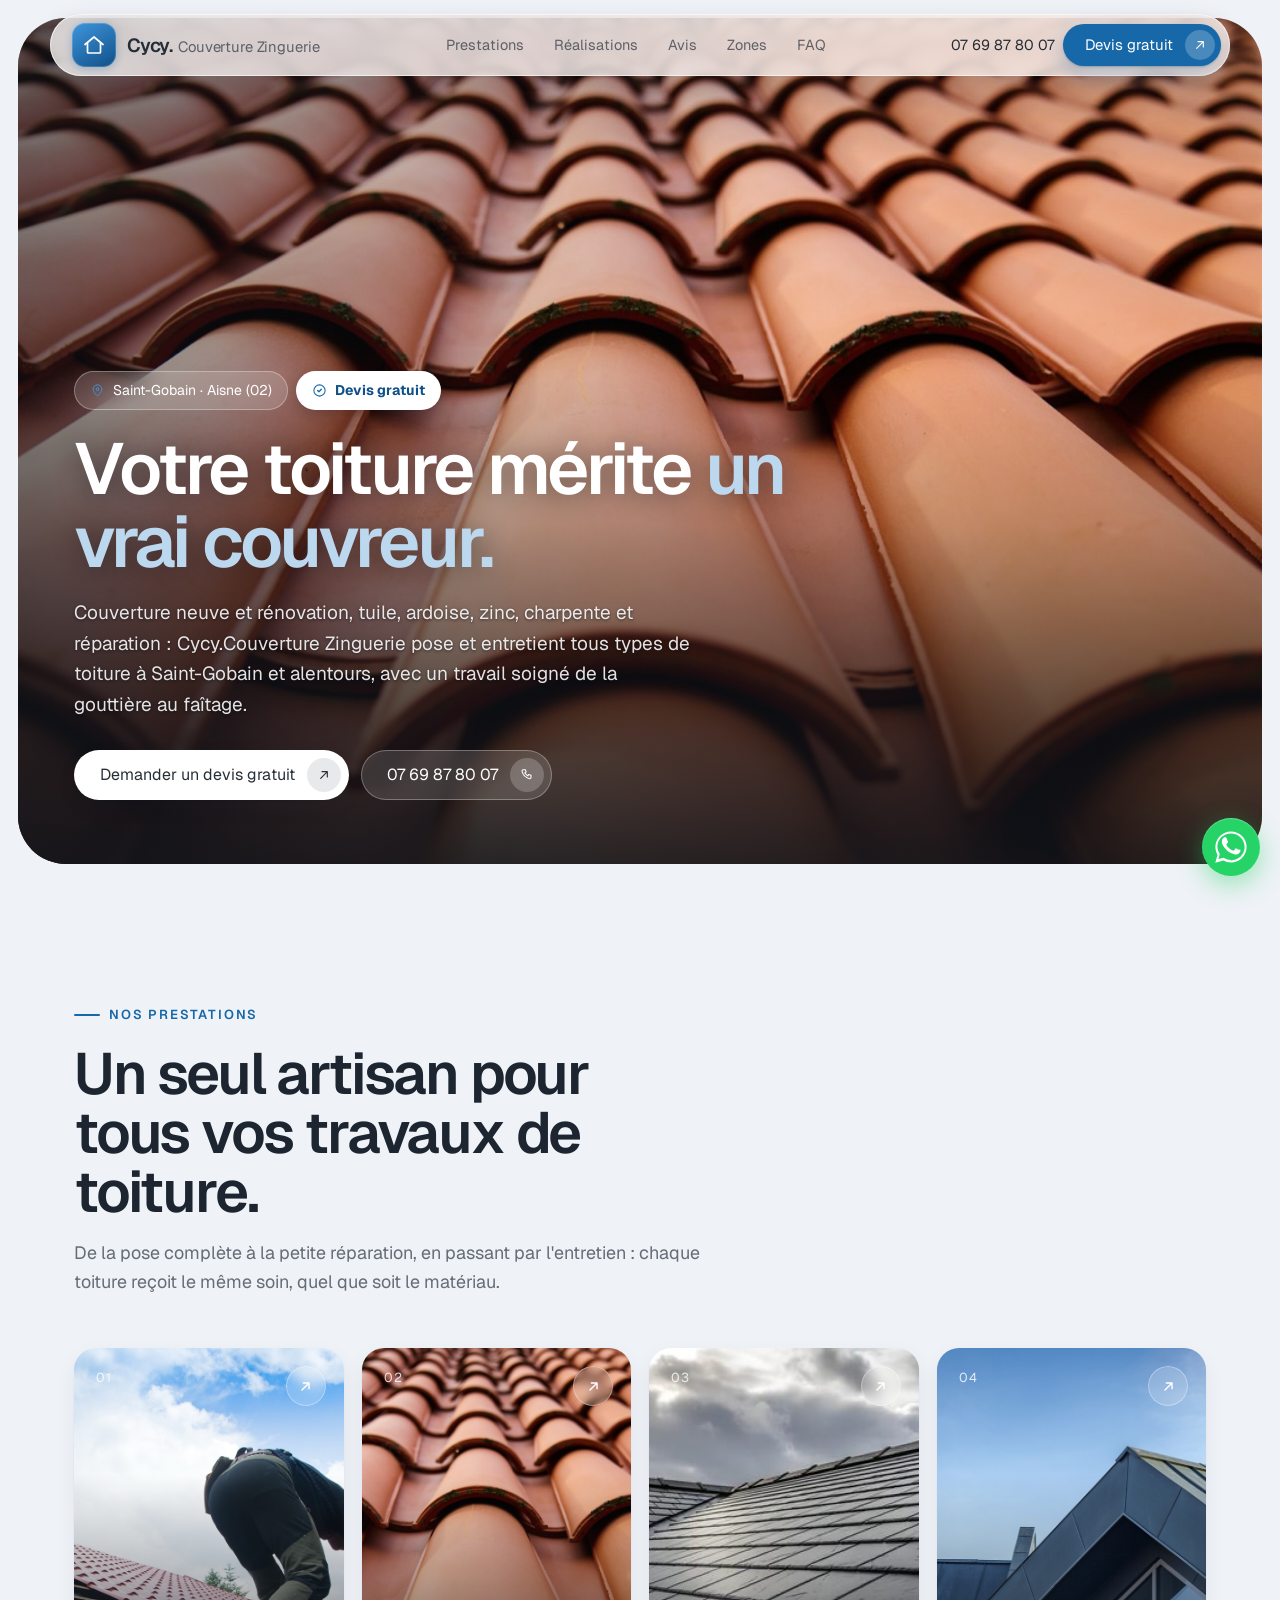
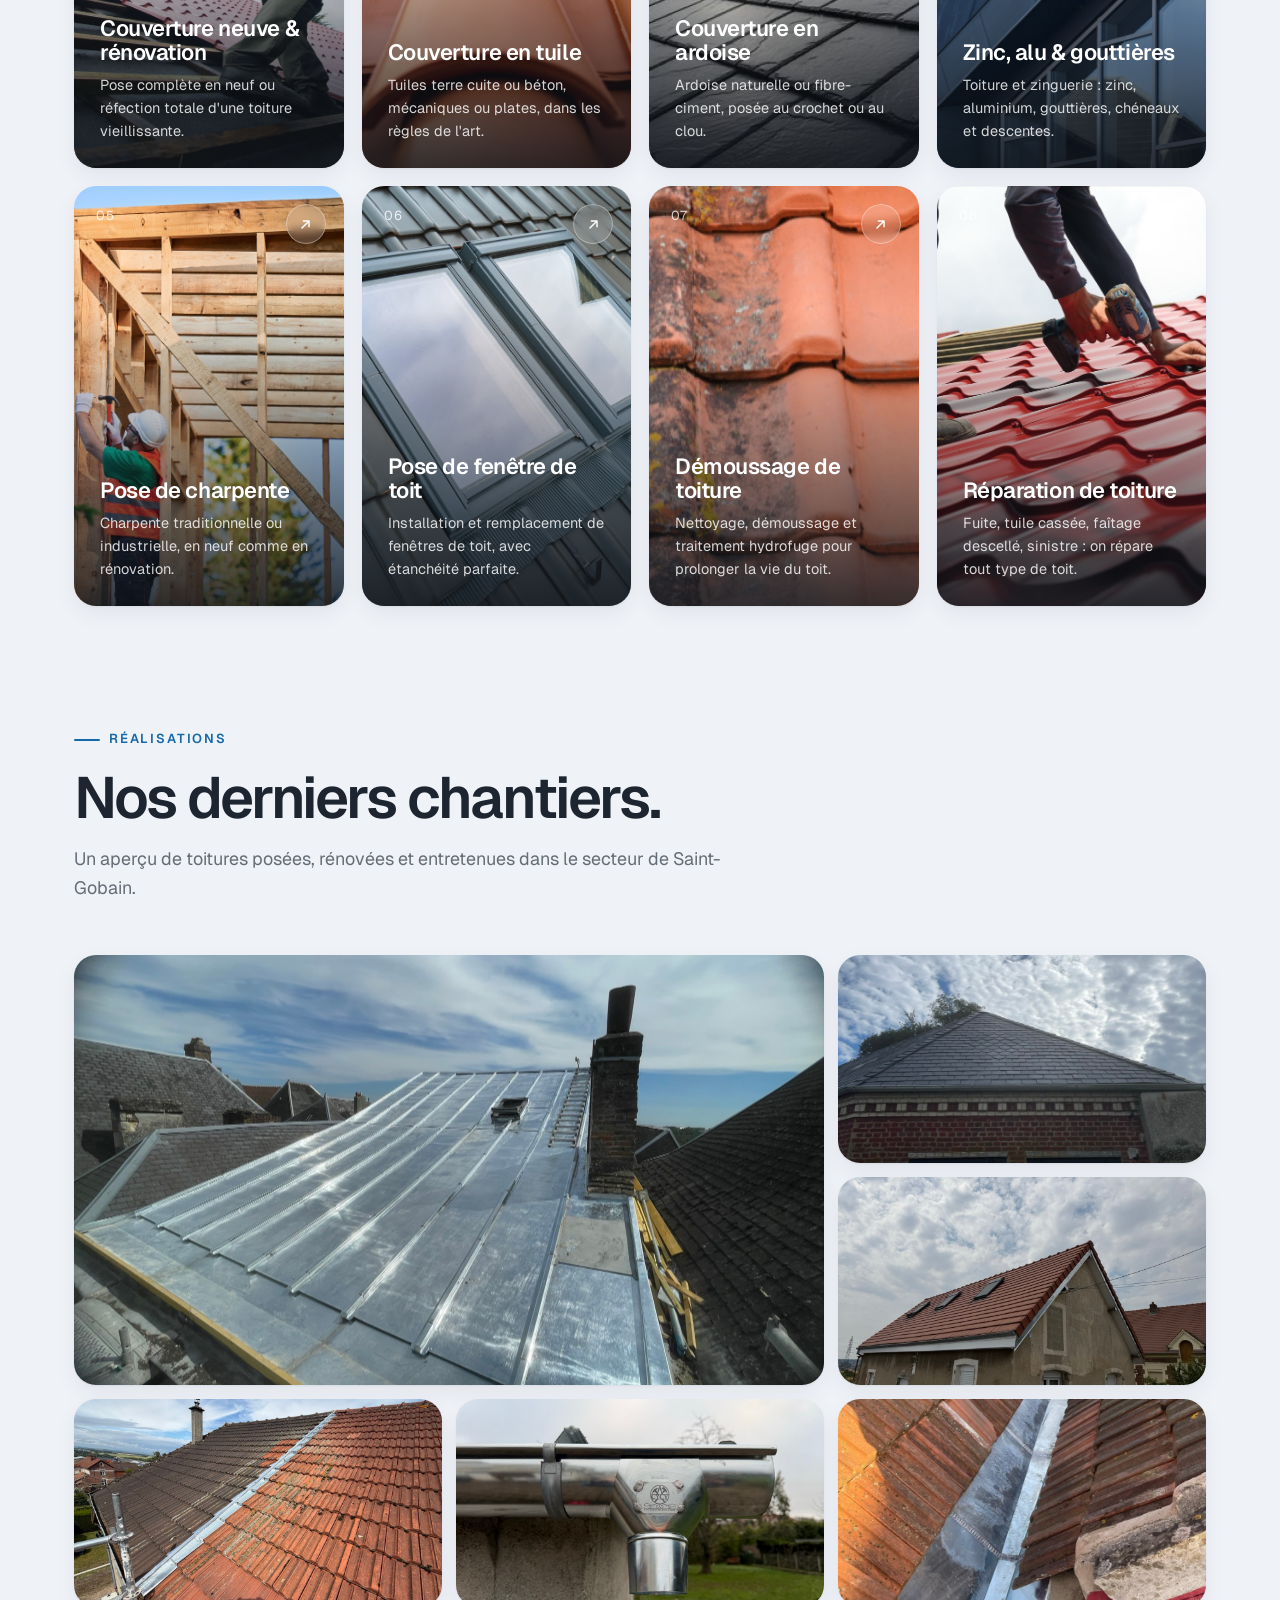
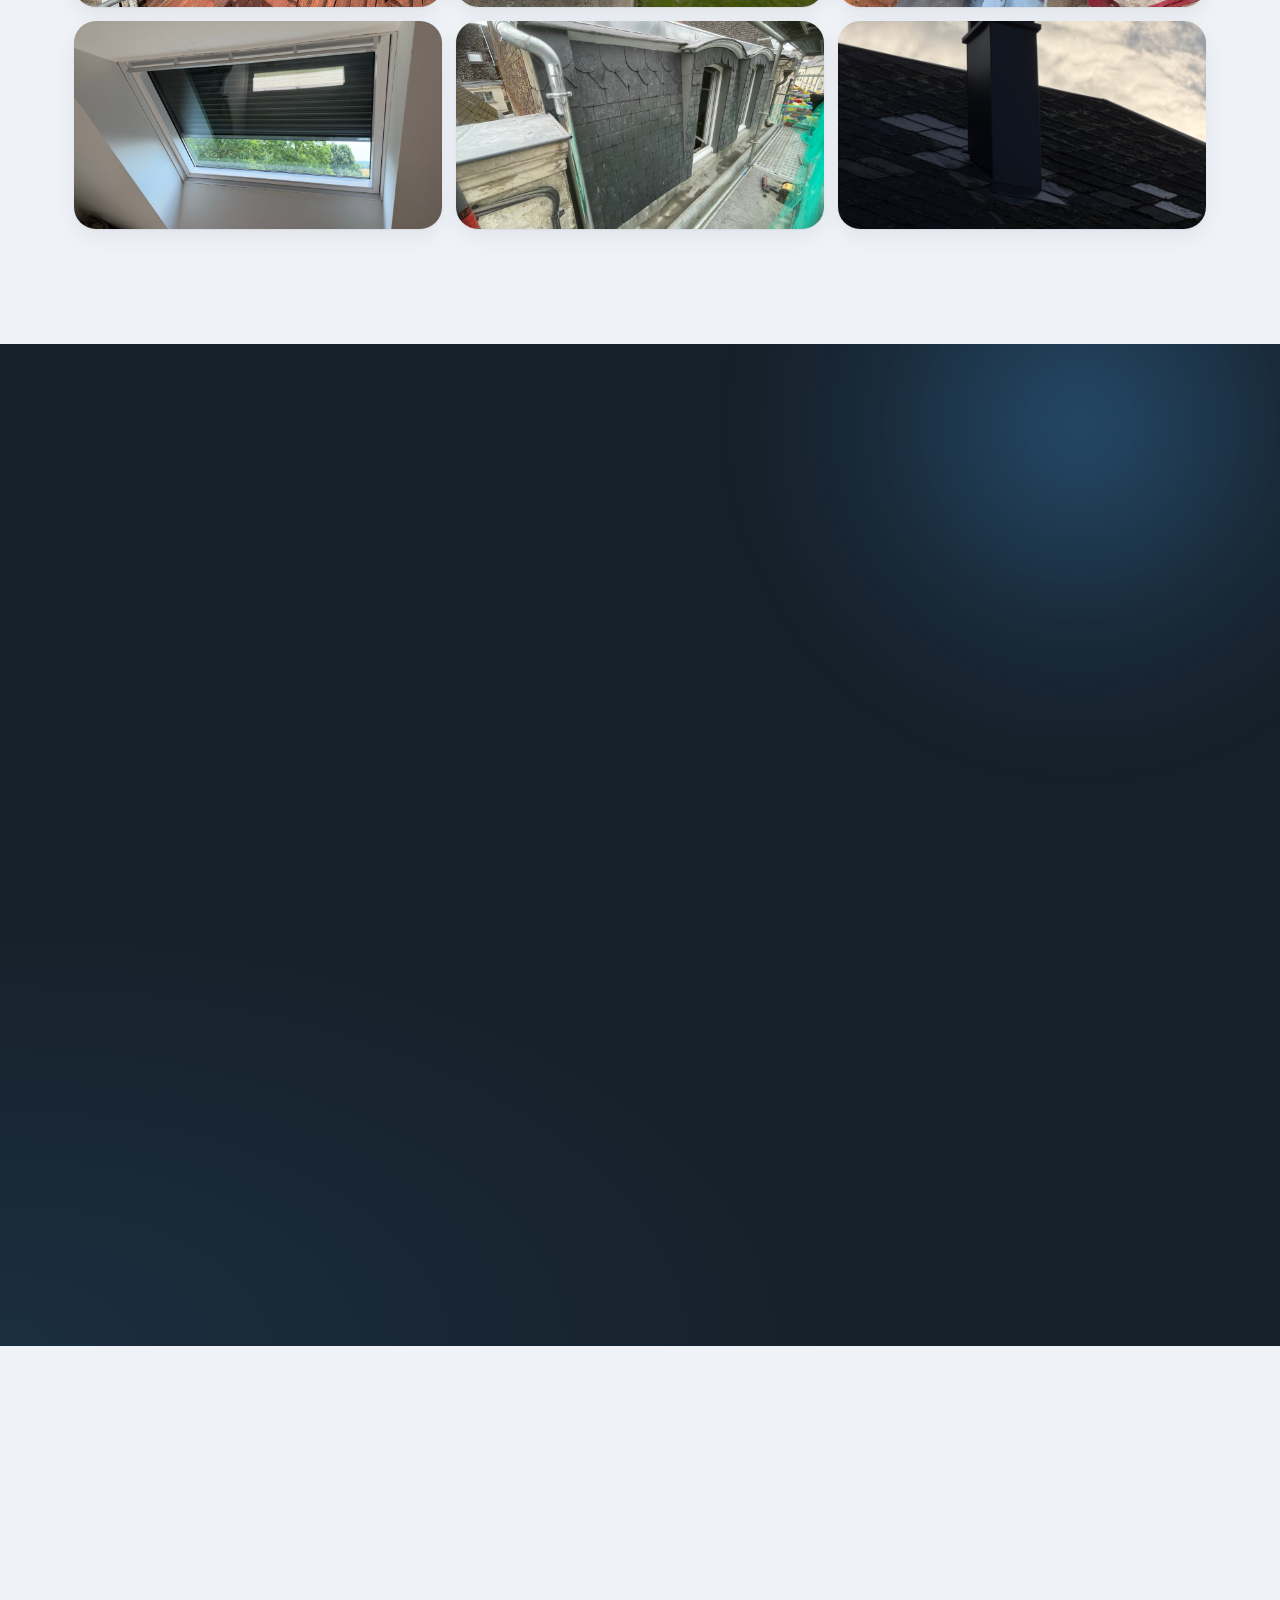
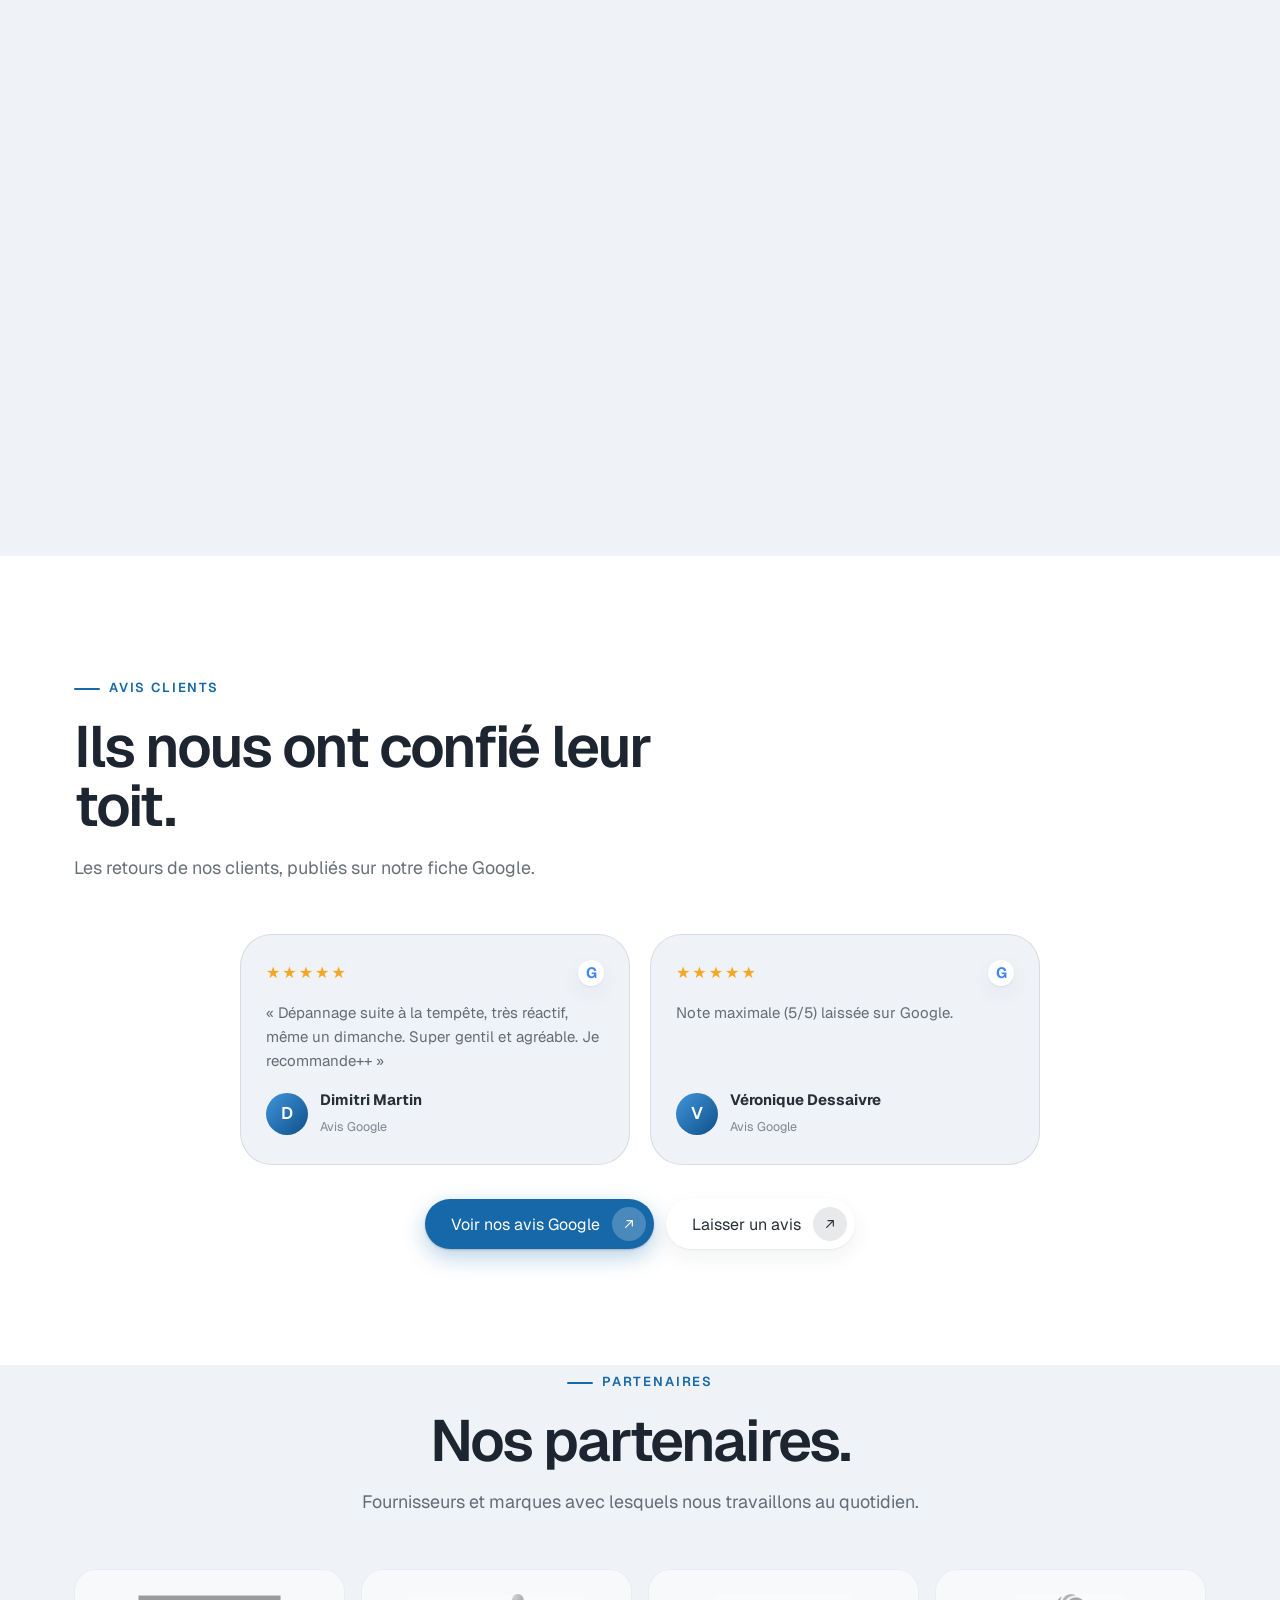
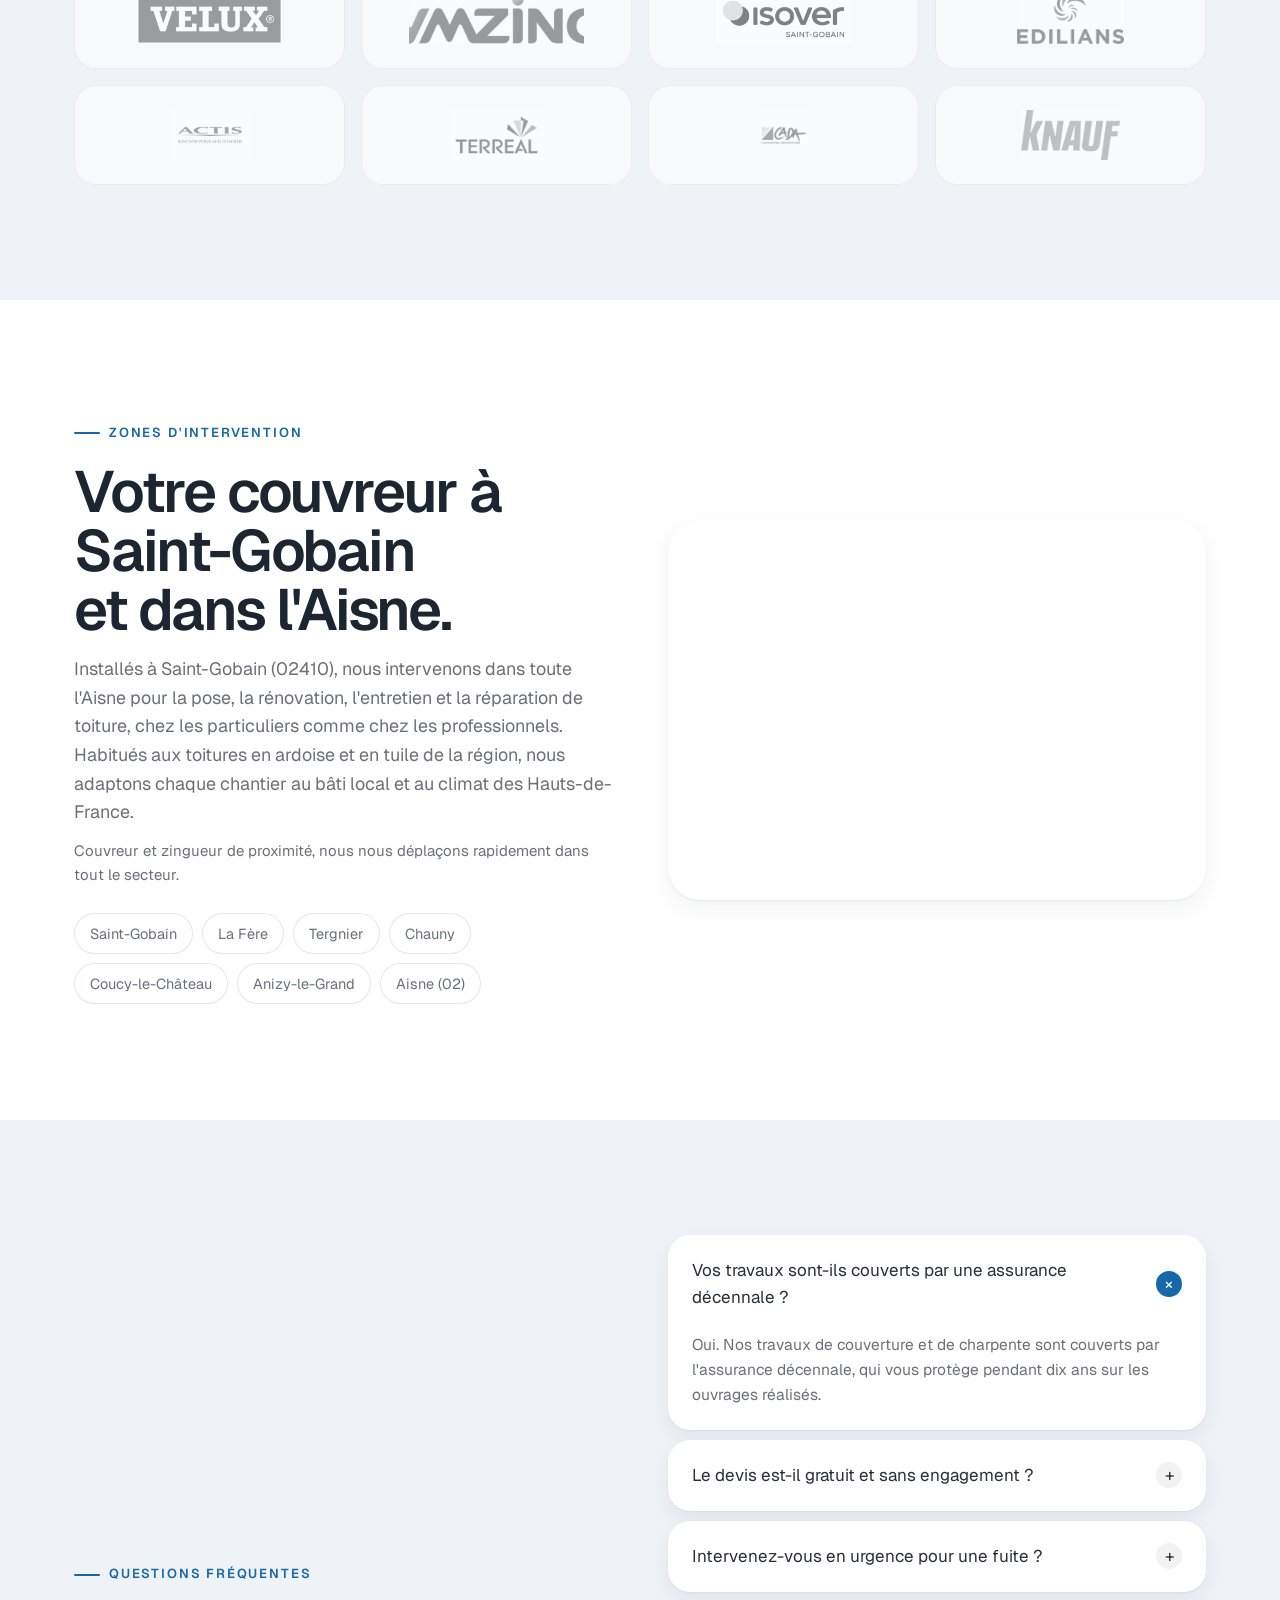
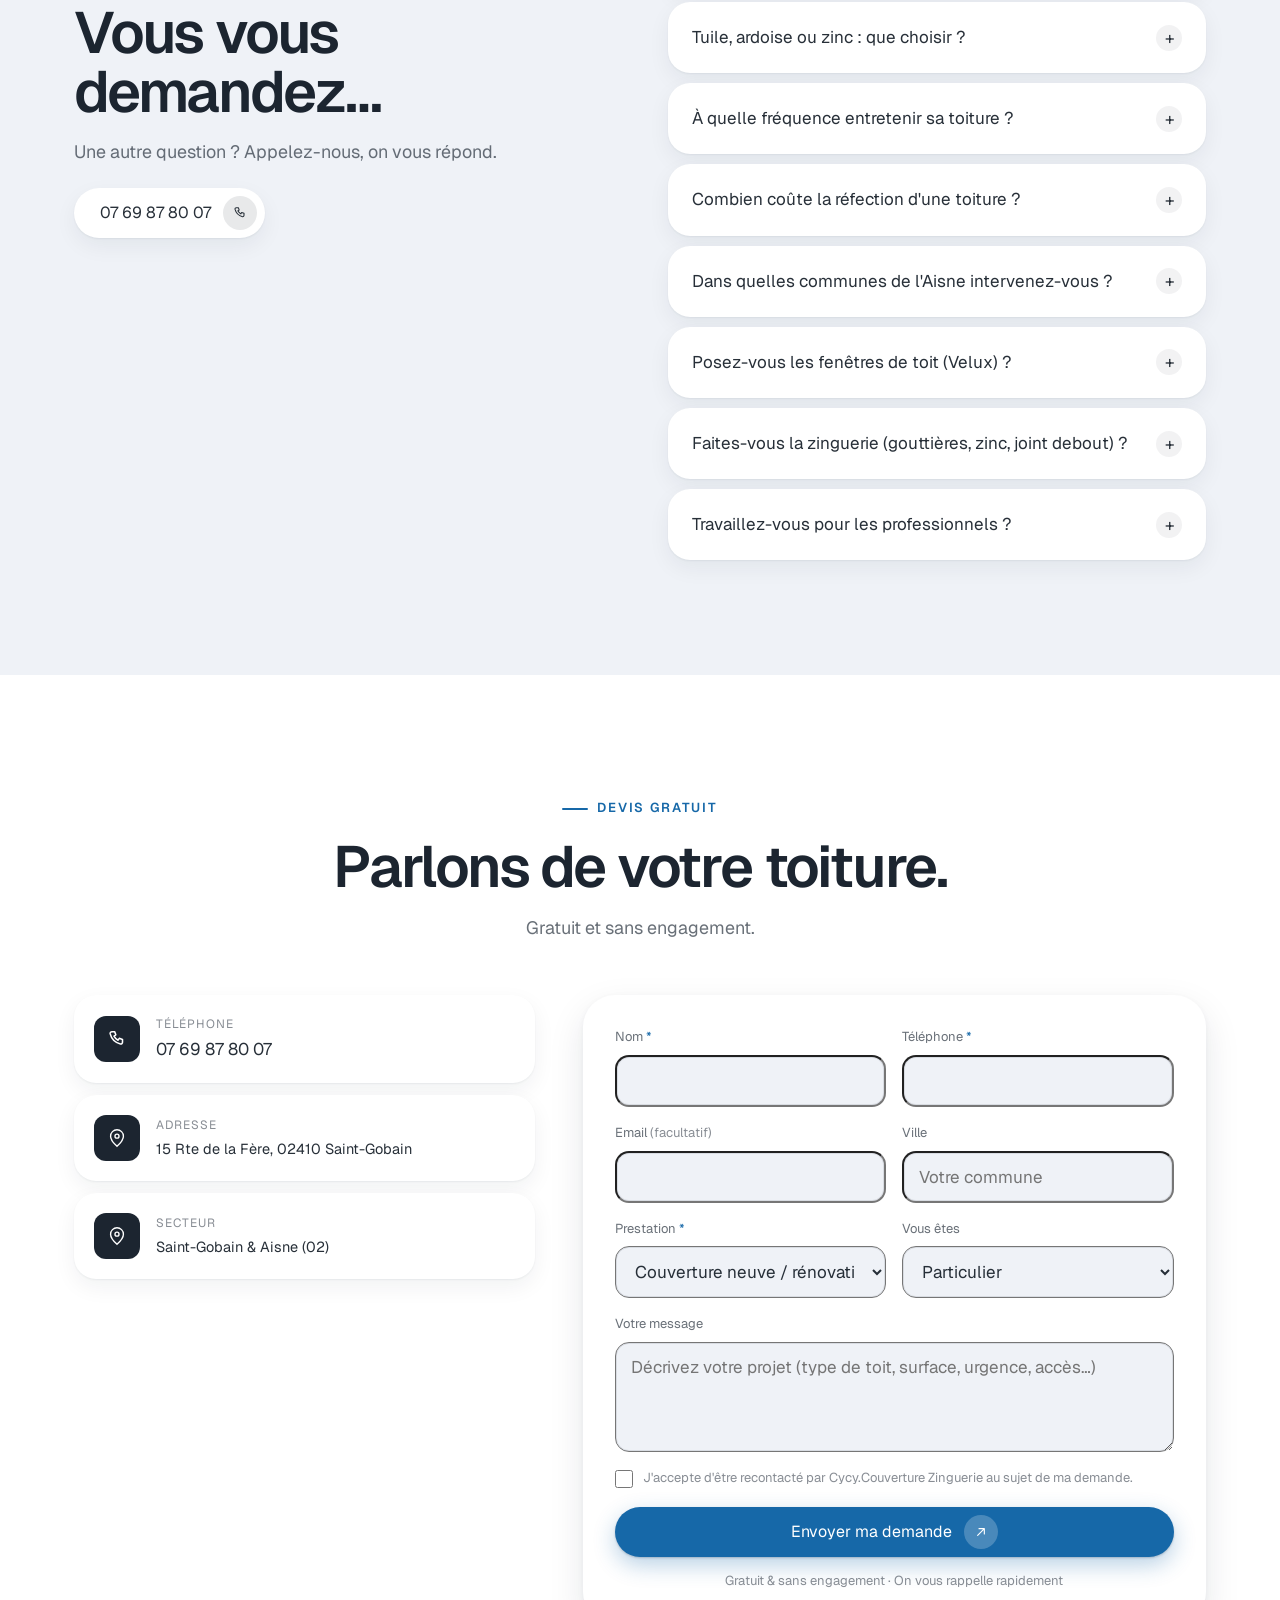
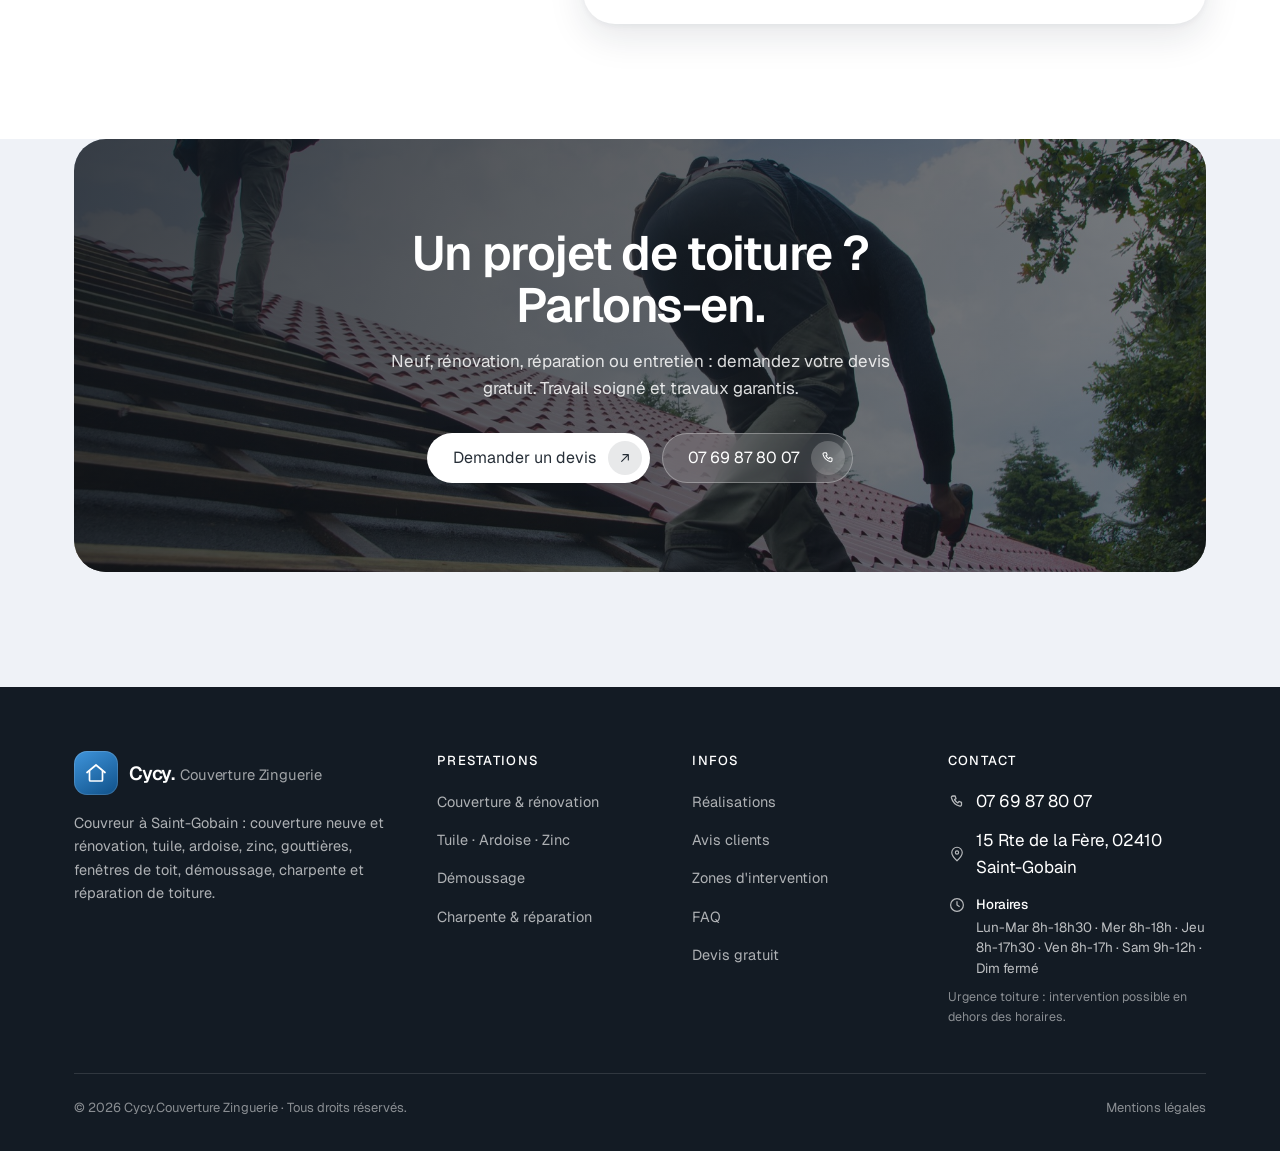
==== commit f8e2c48b: "SEO/GEO: FAQ + schema FAQPage sur les 7 pages services, enrichissement local des 5 villes, LCP - FAQ" ====
--- a/index.html
+++ b/index.html
@@ -33,7 +33,7 @@
 <link rel="preconnect" href="https://fonts.gstatic.com" crossorigin />
 <link rel="stylesheet" href="https://fonts.googleapis.com/css2?family=Geist:wght@400;500;600;700;800&display=swap" />
 <link rel="preload" as="image" href="assets/hero-poster.jpg" fetchpriority="high" />
-<link rel="stylesheet" href="assets/styles.css?v=20260722b" />
+<link rel="stylesheet" href="assets/styles.css?v=20260722c" />
 
 <!-- Schema LocalBusiness. GPS = centre de Saint-Gobain. -->
 <script type="application/ld+json">
@@ -538,6 +538,6 @@
   <a href="#devis" class="quote"><svg viewBox="0 0 24 24" fill="none"><path d="M7 17 17 7M9 7h8v8" stroke="#fff" stroke-width="1.7" stroke-linecap="round" stroke-linejoin="round"/></svg>Devis gratuit</a>
 </div>
 
-<script src="assets/script.js?v=20260722b"></script>
+<script src="assets/script.js?v=20260722c"></script>
 </body>
 </html>
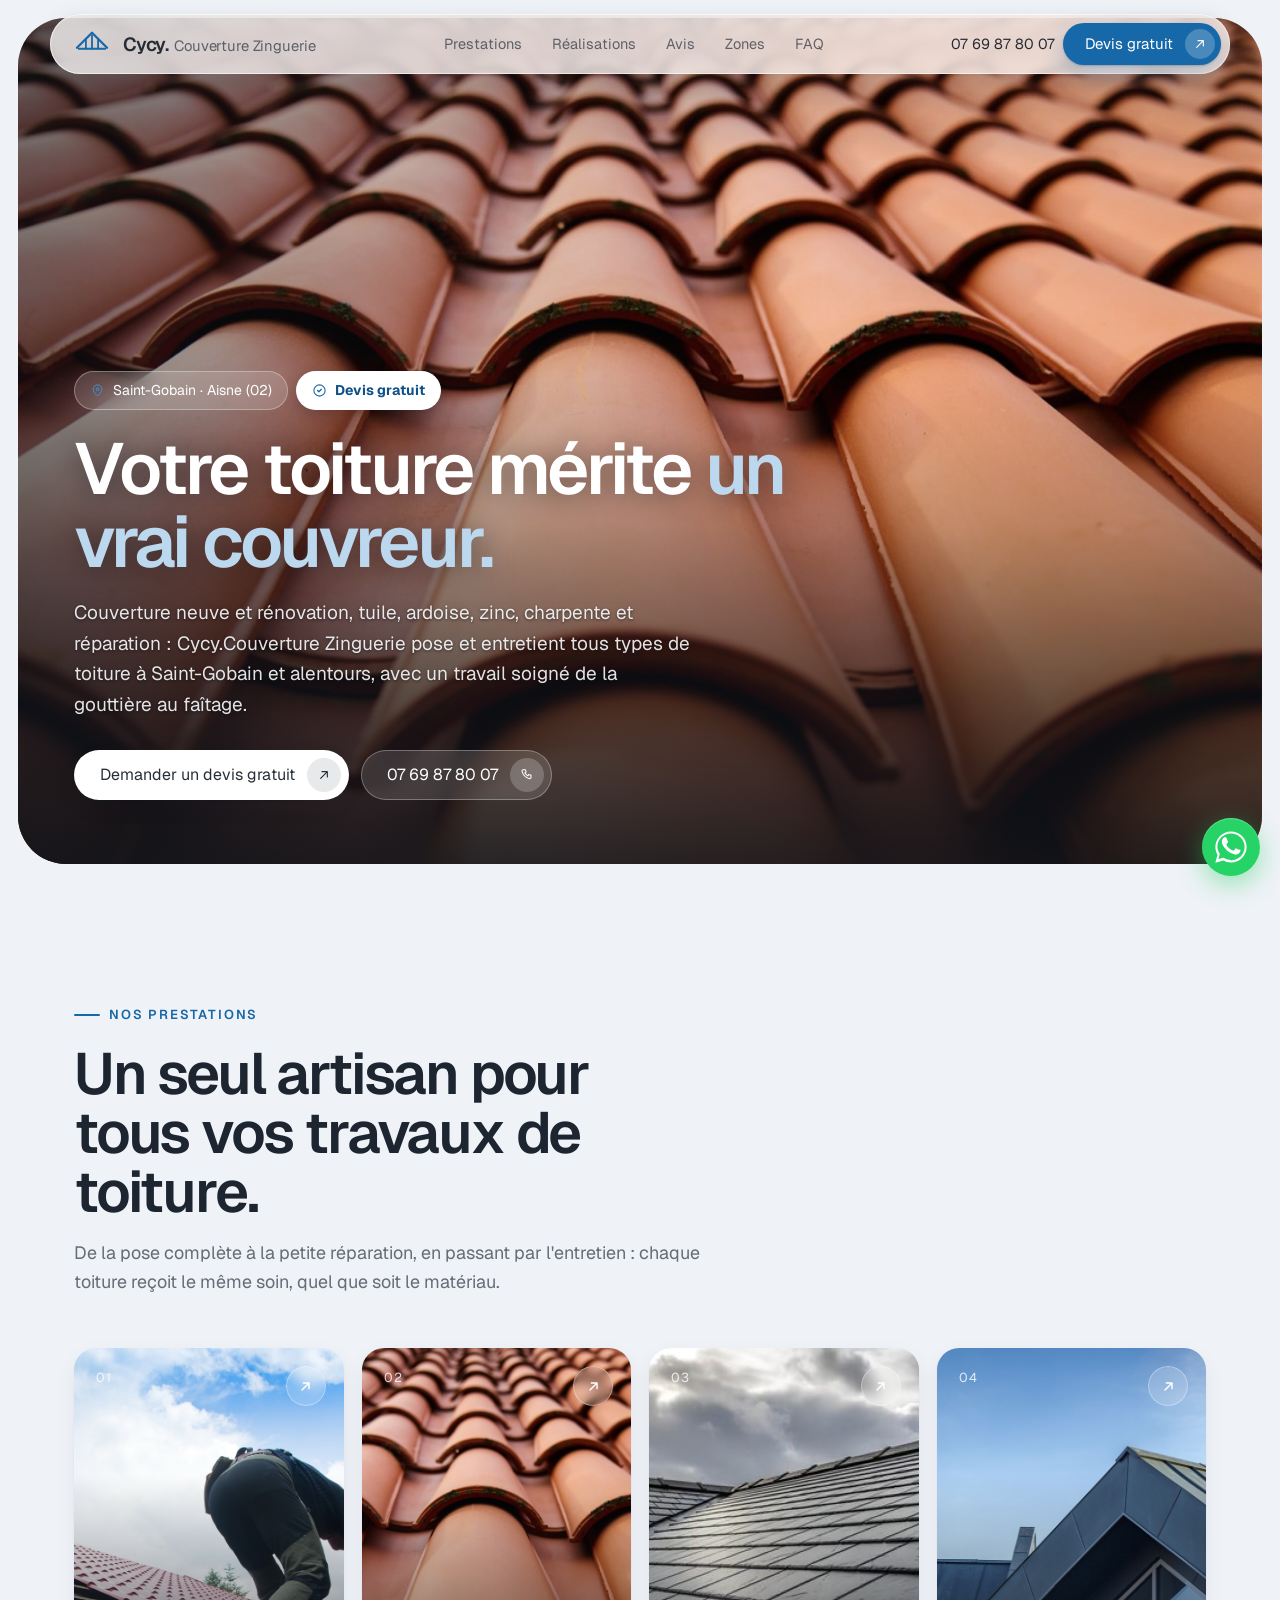
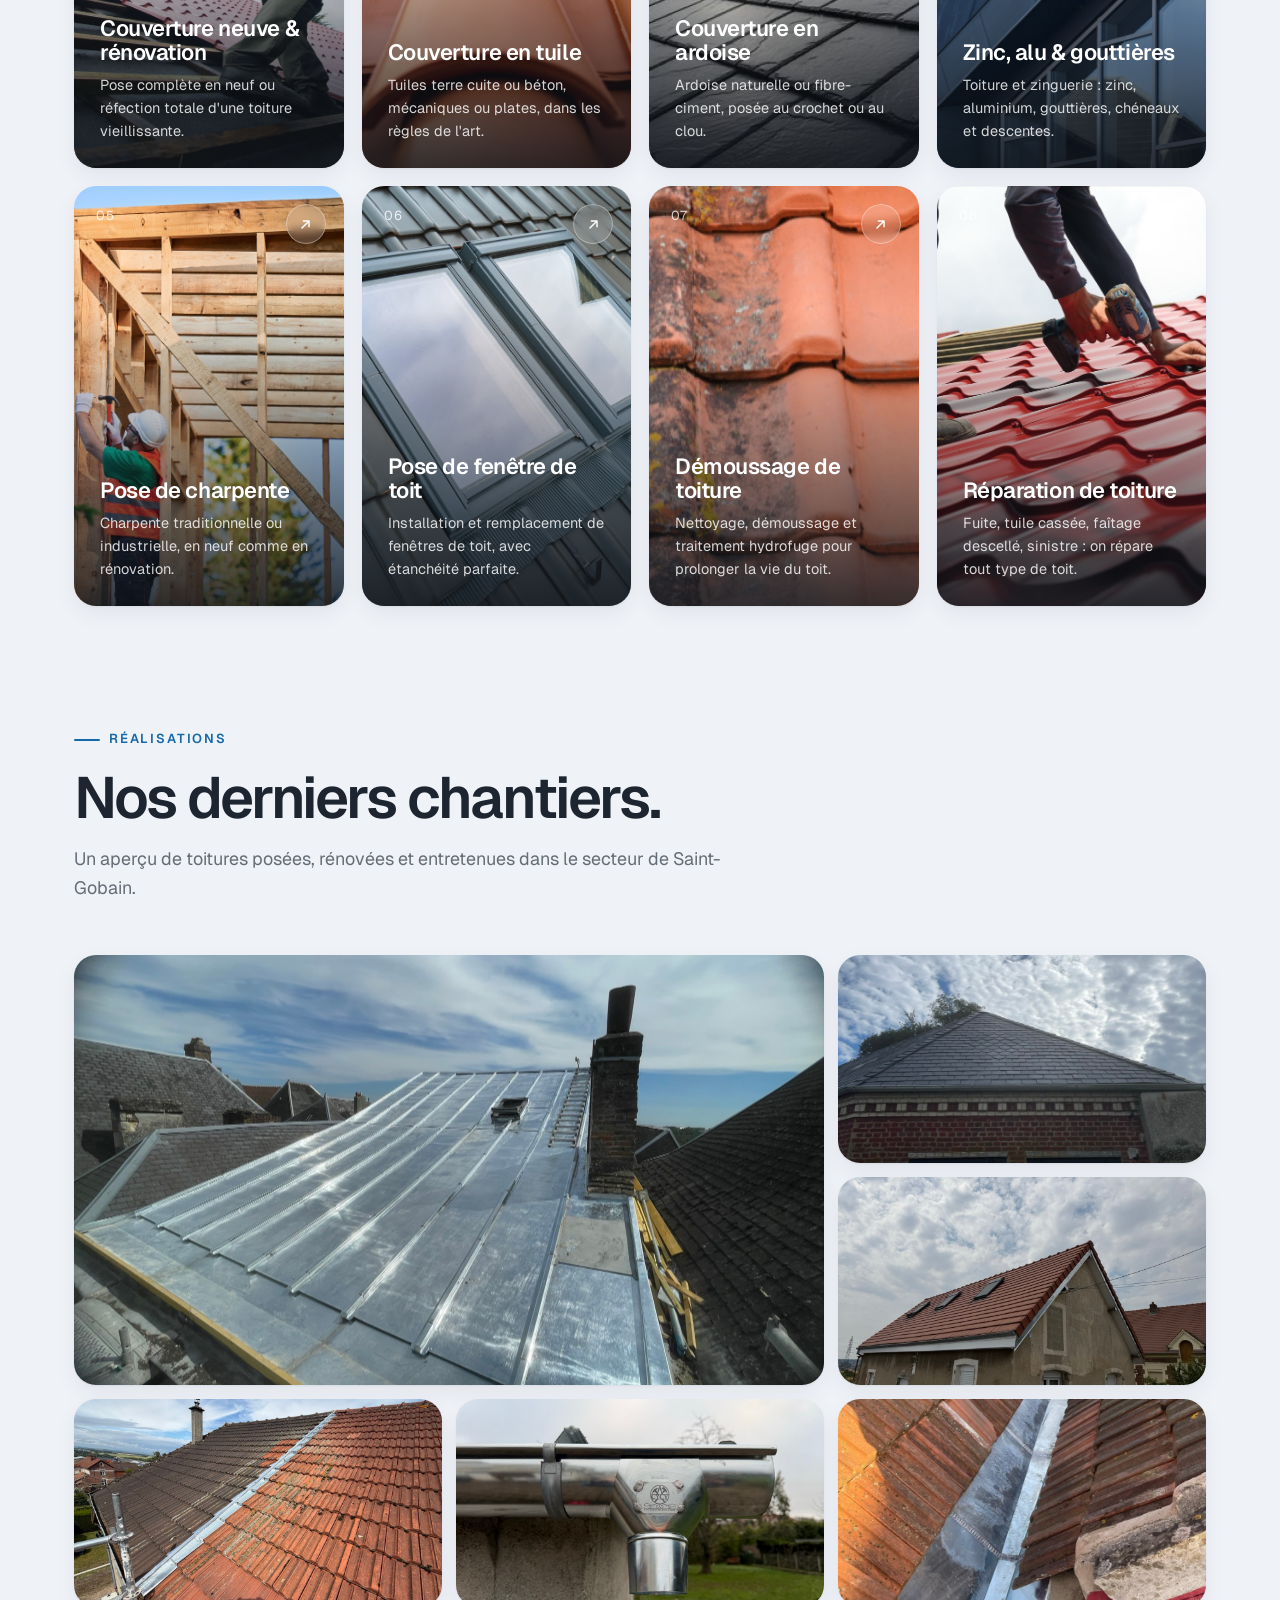
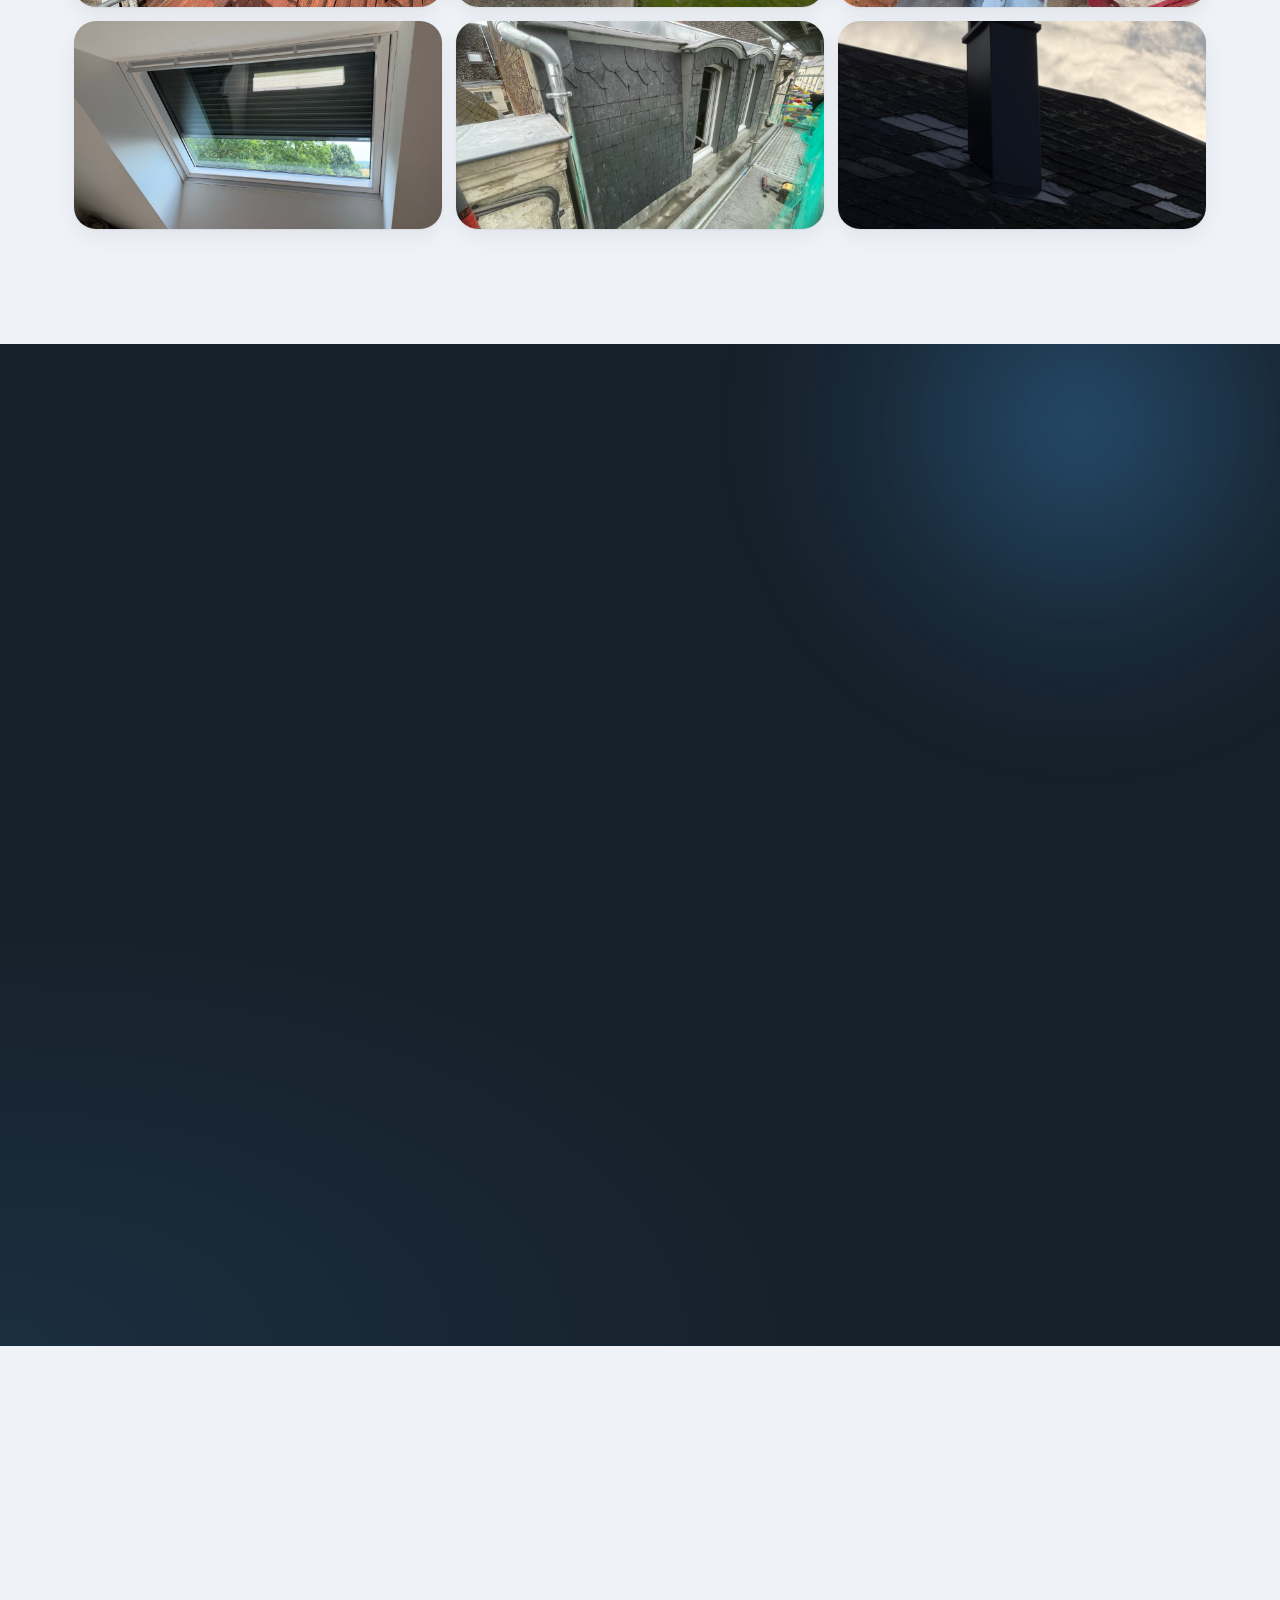
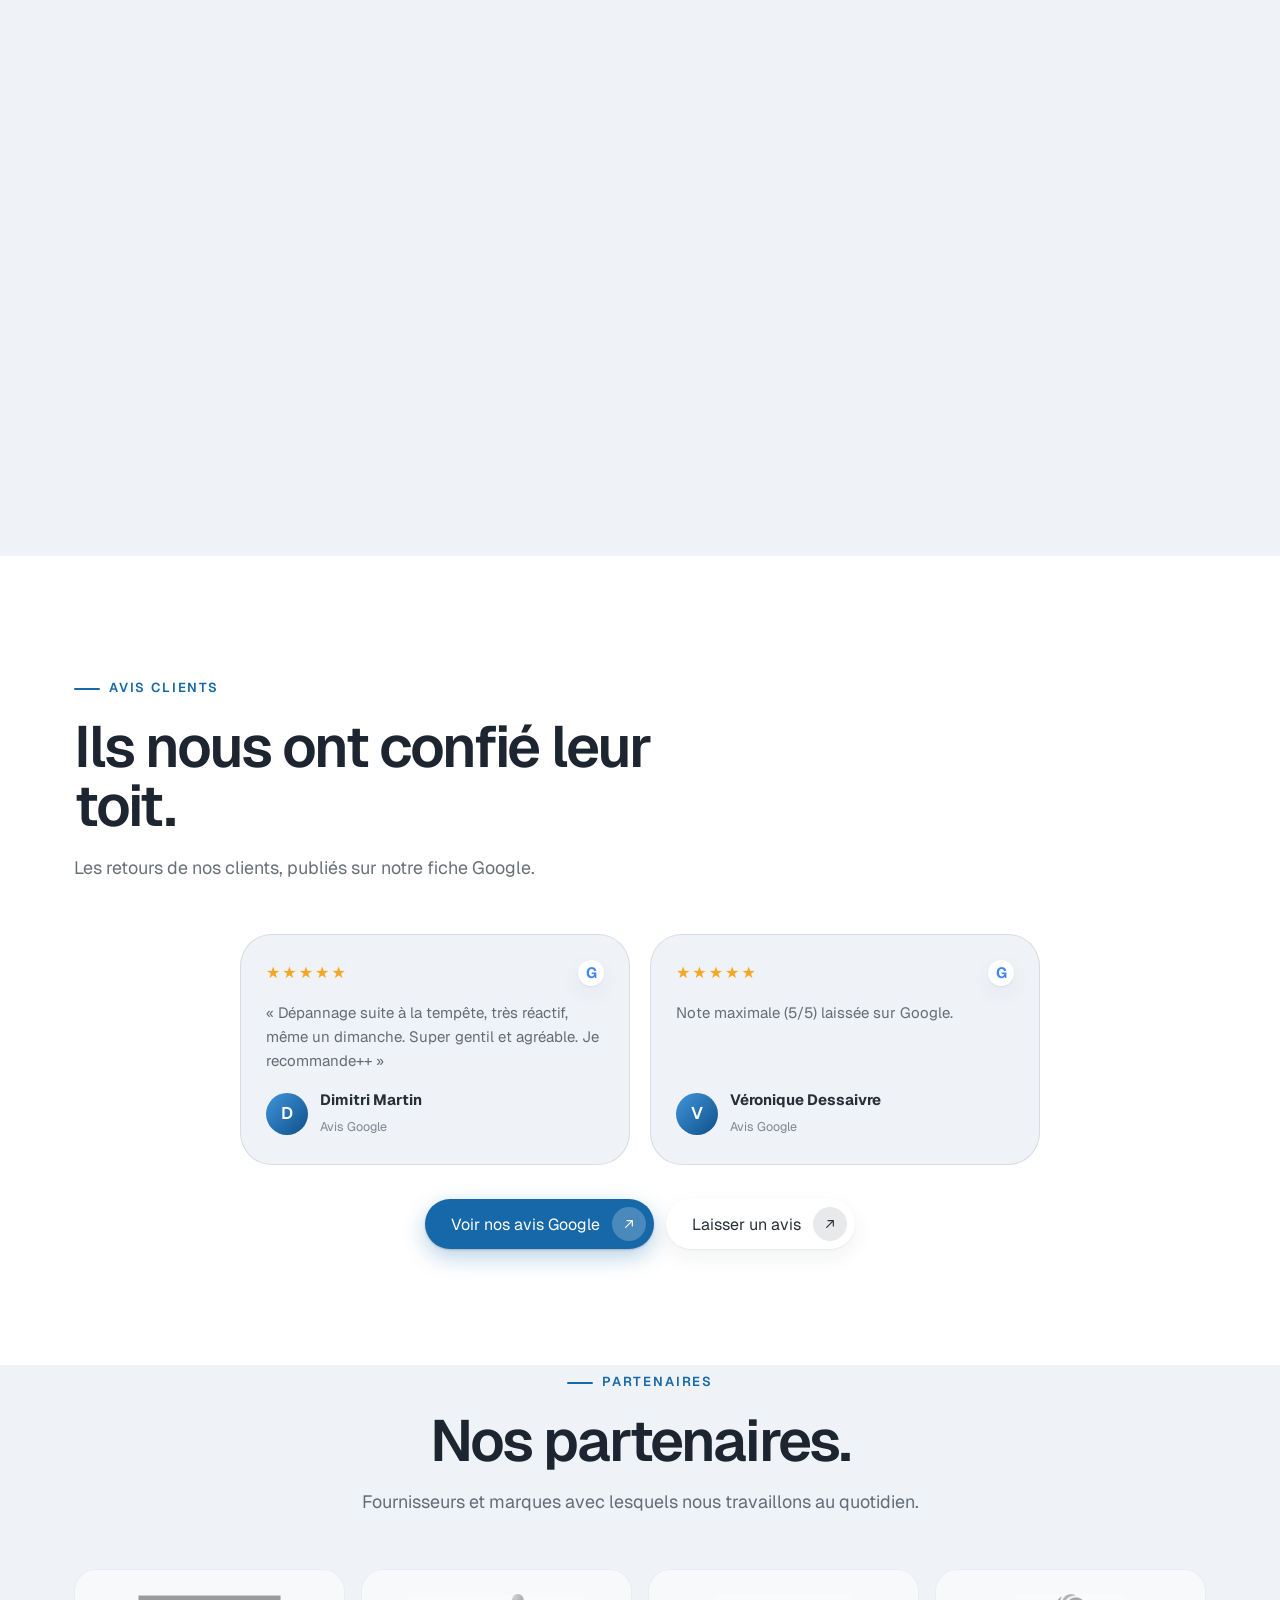
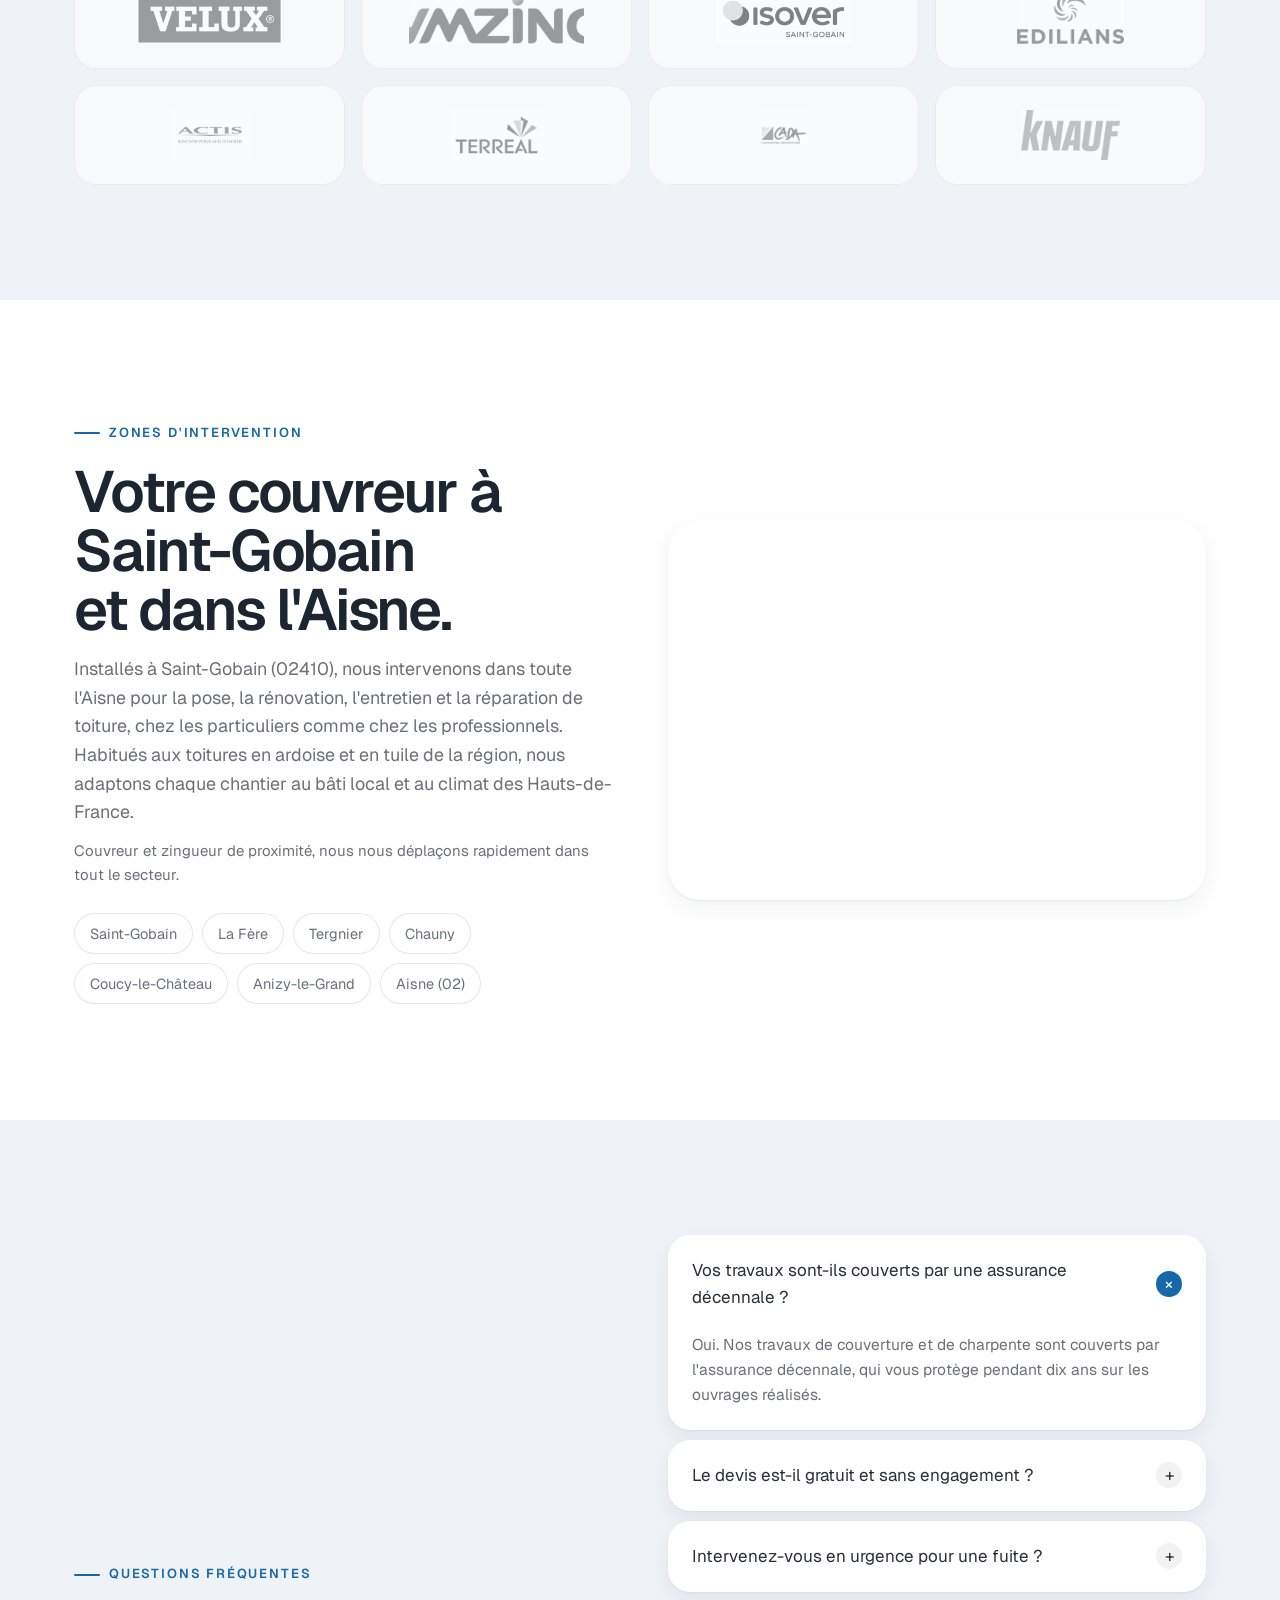
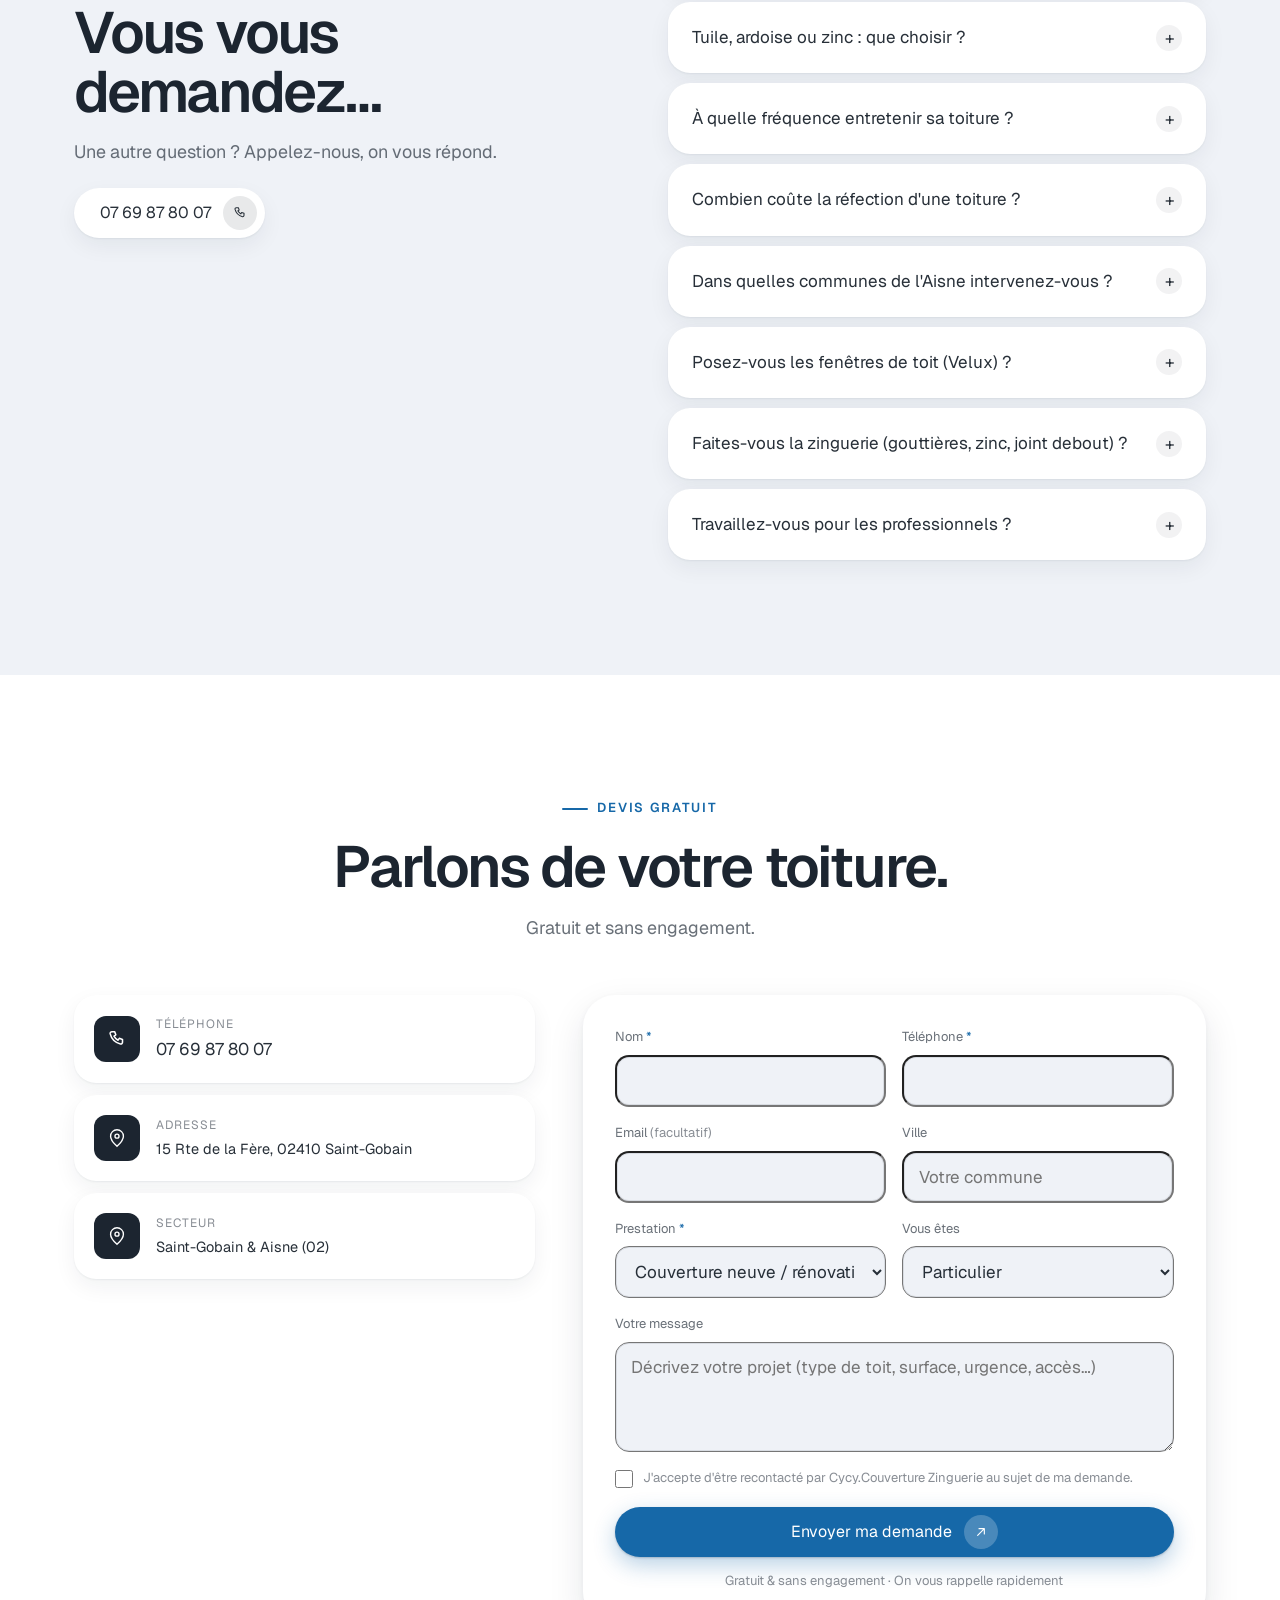
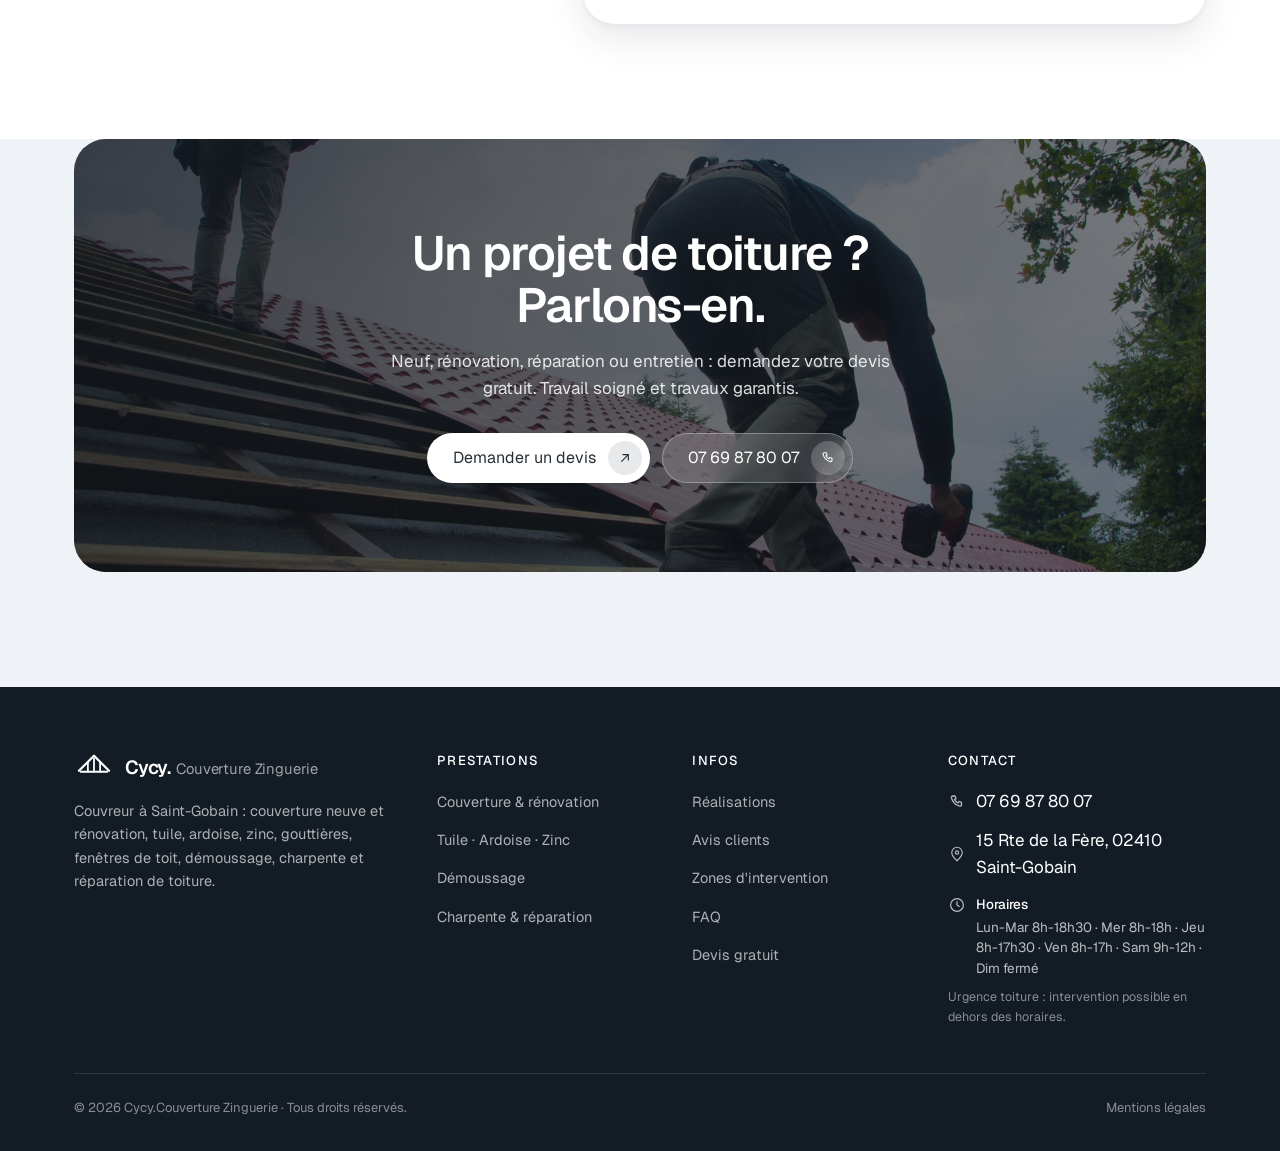
==== commit 45085e82: "design: nouveau logo artisan (toit à joint debout) + suppression des icônes 'boîte' style IA - Marqu" ====
--- a/index.html
+++ b/index.html
@@ -33,7 +33,7 @@
 <link rel="preconnect" href="https://fonts.gstatic.com" crossorigin />
 <link rel="stylesheet" href="https://fonts.googleapis.com/css2?family=Geist:wght@400;500;600;700;800&display=swap" />
 <link rel="preload" as="image" href="assets/hero-poster.jpg" fetchpriority="high" />
-<link rel="stylesheet" href="assets/styles.css?v=20260722c" />
+<link rel="stylesheet" href="assets/styles.css?v=20260722f" />
 
 <!-- Schema LocalBusiness. GPS = centre de Saint-Gobain. -->
 <script type="application/ld+json">
@@ -101,13 +101,15 @@
   "@type": "FAQPage",
   "mainEntity": [
     {"@type":"Question","name":"Vos travaux sont-ils couverts par une assurance décennale ?","acceptedAnswer":{"@type":"Answer","text":"Oui. Nos travaux de couverture et de charpente sont couverts par l'assurance décennale, qui vous protège pendant dix ans sur les ouvrages réalisés."}},
-    {"@type":"Question","name":"Le devis est-il gratuit ?","acceptedAnswer":{"@type":"Answer","text":"Oui, le devis est gratuit et sans engagement. Nous nous déplaçons pour évaluer votre toiture et vous remettons un devis clair et détaillé."}},
+    {"@type":"Question","name":"Le devis est-il gratuit et sans engagement ?","acceptedAnswer":{"@type":"Answer","text":"Oui, le devis est gratuit et sans engagement. Nous nous déplaçons pour évaluer votre toiture et vous remettons un devis clair et détaillé."}},
     {"@type":"Question","name":"Intervenez-vous en urgence pour une fuite ?","acceptedAnswer":{"@type":"Answer","text":"Oui, nous intervenons rapidement pour bâcher, réparer une fuite ou sécuriser une toiture endommagée après un sinistre ou une tempête."}},
-    {"@type":"Question","name":"Quel matériau choisir pour ma toiture ?","acceptedAnswer":{"@type":"Answer","text":"Tuile, ardoise, zinc ou aluminium : le choix dépend de votre région, de la pente du toit, du style de la maison et de votre budget. Nous vous conseillons la solution la plus adaptée."}},
+    {"@type":"Question","name":"Tuile, ardoise ou zinc : que choisir ?","acceptedAnswer":{"@type":"Answer","text":"Tuile, ardoise, zinc ou aluminium : le choix dépend de votre région, de la pente du toit, du style de la maison et de votre budget. Nous vous conseillons la solution la plus adaptée."}},
     {"@type":"Question","name":"Combien coûte la réfection d'une toiture ?","acceptedAnswer":{"@type":"Answer","text":"Le prix dépend de la surface, du matériau (tuile, ardoise, zinc), de l'accès et de l'état de la charpente. Nous établissons un devis gratuit et détaillé après un diagnostic sur place, sans engagement."}},
     {"@type":"Question","name":"Dans quelles communes de l'Aisne intervenez-vous ?","acceptedAnswer":{"@type":"Answer","text":"Nous couvrons Saint-Gobain et tout le secteur : La Fère, Tergnier, Chauny, Coucy-le-Château, Anizy-le-Grand et l'ensemble de l'Aisne (02)."}},
     {"@type":"Question","name":"Posez-vous les fenêtres de toit (Velux) ?","acceptedAnswer":{"@type":"Answer","text":"Oui, nous posons et remplaçons les fenêtres de toit, avec une étanchéité soignée et un raccord de couverture adapté à votre toit (tuile, ardoise ou zinc)."}},
-    {"@type":"Question","name":"Faites-vous la zinguerie (gouttières, zinc, joint debout) ?","acceptedAnswer":{"@type":"Answer","text":"Oui, la zinguerie est notre spécialité : pose de gouttières, chéneaux et descentes en zinc, habillage de souche de cheminée et toiture en zinc à joint debout."}}
+    {"@type":"Question","name":"Faites-vous la zinguerie (gouttières, zinc, joint debout) ?","acceptedAnswer":{"@type":"Answer","text":"Oui, la zinguerie est notre spécialité : pose de gouttières, chéneaux et descentes en zinc, habillage de souche de cheminée et toiture en zinc à joint debout."}},
+    {"@type":"Question","name":"À quelle fréquence entretenir sa toiture ?","acceptedAnswer":{"@type":"Answer","text":"Un contrôle et un démoussage tous les quelques années suffisent à préserver l'étanchéité et à éviter les réparations lourdes. Nous vous conseillons selon l'exposition de votre toit."}},
+    {"@type":"Question","name":"Travaillez-vous pour les professionnels ?","acceptedAnswer":{"@type":"Answer","text":"Oui, nous intervenons pour les particuliers comme pour les professionnels, en neuf comme en rénovation."}}
   ]
 }
 </script>
@@ -122,6 +124,7 @@
   "publisher": {"@id": "https://cycycouverture.fr/#business"}
 }
 </script>
+<noscript><style>.reveal{opacity:1!important;transform:none!important}</style></noscript>
 </head>
 <body>
 
@@ -129,7 +132,7 @@
 <div class="nav-shell">
   <nav class="nav" aria-label="Navigation principale">
     <a href="/" class="brand" aria-label="Cycy.Couverture Zinguerie, accueil">
-      <span class="brand-mark"><svg viewBox="0 0 24 24" fill="none"><path d="M3 11.5 12 4l9 7.5" stroke="#fff" stroke-width="1.7" stroke-linecap="round" stroke-linejoin="round"/><path d="M5.5 10v9a1 1 0 0 0 1 1h11a1 1 0 0 0 1-1v-9" stroke="#fff" stroke-width="1.7" stroke-linejoin="round"/></svg></span>
+      <span class="brand-mark"><svg viewBox="0 0 40 34" fill="none"><path d="M4 21 20 5 36 21" stroke="currentColor" stroke-width="2.4" stroke-linecap="round" stroke-linejoin="round"/><path d="M13.5 12.5V22M20 8V22M26.5 12.5V22" stroke="currentColor" stroke-width="1.9" stroke-linecap="round"/><path d="M6 22h28" stroke="currentColor" stroke-width="2.2" stroke-linecap="round"/></svg></span>
       <span class="brand-txt"><b>Cycy.</b><span class="bd">Couverture Zinguerie</span></span>
     </a>
     <div class="nav-links">
@@ -437,7 +440,7 @@
         <a class="ci-item" href="https://www.google.com/maps/search/?api=1&query=15+Rte+de+la+F%C3%A8re+02410+Saint-Gobain" target="_blank" rel="noopener noreferrer"><span class="ic"><svg viewBox="0 0 24 24" fill="none"><path d="M12 21s7-6.3 7-11a7 7 0 1 0-14 0c0 4.7 7 11 7 11Z" stroke="#fff" stroke-width="1.5"/><circle cx="12" cy="10" r="2.2" stroke="#fff" stroke-width="1.5"/></svg></span><span><span class="l">Adresse</span><span class="v small">15 Rte de la Fère, 02410 Saint-Gobain</span></span></a>
         <div class="ci-item"><span class="ic"><svg viewBox="0 0 24 24" fill="none"><path d="M12 21s7-6.3 7-11a7 7 0 1 0-14 0c0 4.7 7 11 7 11Z" stroke="#fff" stroke-width="1.5"/><circle cx="12" cy="10" r="2.2" stroke="#fff" stroke-width="1.5"/></svg></span><span><span class="l">Secteur</span><span class="v small">Saint-Gobain & Aisne (02)</span></span></div>
       </div>
-      <form class="form reveal d1" id="devis-form">
+      <form class="form reveal d1" id="devis-form" action="https://api.web3forms.com/submit" method="POST">
         <input type="hidden" name="access_key" value="0c455751-3bdc-42f7-a9d4-e503a3ea82f4" />
         <input type="checkbox" name="botcheck" tabindex="-1" autocomplete="off" style="display:none" aria-hidden="true" />
         <div class="row">
@@ -499,7 +502,7 @@
   <div class="wrap">
     <div class="footer-grid">
       <div>
-        <div class="brand"><span class="brand-mark"><svg viewBox="0 0 24 24" fill="none"><path d="M3 11.5 12 4l9 7.5" stroke="#fff" stroke-width="1.7" stroke-linecap="round" stroke-linejoin="round"/><path d="M5.5 10v9a1 1 0 0 0 1 1h11a1 1 0 0 0 1-1v-9" stroke="#fff" stroke-width="1.7" stroke-linejoin="round"/></svg></span><span class="brand-txt"><b>Cycy.</b><span class="bd">Couverture Zinguerie</span></span></div>
+        <div class="brand"><span class="brand-mark"><svg viewBox="0 0 40 34" fill="none"><path d="M4 21 20 5 36 21" stroke="currentColor" stroke-width="2.4" stroke-linecap="round" stroke-linejoin="round"/><path d="M13.5 12.5V22M20 8V22M26.5 12.5V22" stroke="currentColor" stroke-width="1.9" stroke-linecap="round"/><path d="M6 22h28" stroke="currentColor" stroke-width="2.2" stroke-linecap="round"/></svg></span><span class="brand-txt"><b>Cycy.</b><span class="bd">Couverture Zinguerie</span></span></div>
         <p>Couvreur à Saint-Gobain : couverture neuve et rénovation, tuile, ardoise, zinc, gouttières, fenêtres de toit, démoussage, charpente et réparation de toiture.</p>
       </div>
       <div><h4>Prestations</h4><ul>
@@ -538,6 +541,6 @@
   <a href="#devis" class="quote"><svg viewBox="0 0 24 24" fill="none"><path d="M7 17 17 7M9 7h8v8" stroke="#fff" stroke-width="1.7" stroke-linecap="round" stroke-linejoin="round"/></svg>Devis gratuit</a>
 </div>
 
-<script src="assets/script.js?v=20260722c"></script>
+<script src="assets/script.js?v=20260722f"></script>
 </body>
 </html>
--- a/assets/styles.css
+++ b/assets/styles.css
@@ -125,8 +125,8 @@
 .brand-txt { display: inline-flex; align-items: baseline; gap: 6px; line-height: 1; white-space: nowrap; }
 .brand-txt .bd { font-size: .78em; font-weight: 400; color: var(--c-text-soft); letter-spacing: -0.01em; }
 .footer .brand-txt .bd { color: rgba(255,255,255,.6); }
-.brand-mark { width: 44px; height: 44px; border-radius: 13px; flex: none; display: grid; place-items: center; background: linear-gradient(150deg, var(--accent-bright), var(--accent-deep)); box-shadow: 0 2px 8px rgba(22,104,168,.32), inset 0 0 0 1px rgba(255,255,255,.18); }
-.brand-mark svg { width: 24px; height: 24px; }
+.brand-mark { width: 40px; height: 32px; flex: none; display: grid; place-items: center; color: var(--accent); }
+.brand-mark svg { width: 100%; height: 100%; }
 .nav-links { display: flex; align-items: center; gap: 30px; }
 .nav-links a { font-size: 14.5px; color: var(--c-text-soft); transition: color .2s; }
 .nav-links a:hover { color: var(--accent); }
@@ -245,8 +245,8 @@
 .why-list { display: grid; gap: 2px; margin-top: 8px; }
 .why-item { display: flex; gap: 18px; padding: 22px 0; border-bottom: 1px solid var(--c-line); }
 .why-item:last-child { border-bottom: none; }
-.why-item .ic { width: 44px; height: 44px; border-radius: 12px; flex: none; display: grid; place-items: center; background: rgba(32,42,54,.05); box-shadow: inset 0 0 0 1px rgba(32,42,54,.08); color: rgba(32,42,54,.8); }
-.why-item .ic svg { width: 22px; height: 22px; }
+.why-item .ic { width: 38px; height: 38px; flex: none; display: grid; place-items: center; color: var(--accent-bright); }
+.why-item .ic svg { width: 26px; height: 26px; }
 .why-item h3 { font-size: 18px; color: var(--c-text); margin-bottom: 4px; }
 .why-item p { font-size: 15px; color: var(--c-text-soft); }
 .split-visual { border-radius: var(--r-lg); overflow: hidden; min-height: 480px; box-shadow: var(--sh-md); position: relative; }
@@ -269,7 +269,7 @@
 .section-dark .eyebrow::before { background: var(--accent-bright); }
 .section-dark .why-item { border-color: rgba(255,255,255,.10); }
 .section-dark .why-item p { color: rgba(255,255,255,.58); }
-.section-dark .why-item .ic { background: rgba(255,255,255,.05); box-shadow: inset 0 0 0 1px rgba(255,255,255,.12); color: var(--accent-bright); }
+.section-dark .why-item .ic { background: none; box-shadow: none; color: var(--accent-bright); }
 .section-dark .split-visual { box-shadow: 0 30px 70px rgba(0,0,0,.5); }
 
 /* ===================== PROCESS (comment ça se passe) ===================== */
@@ -371,7 +371,7 @@
 .footer .fhours svg { width: 18px; height: 18px; flex: none; color: rgba(255,255,255,.7); margin-top: 2px; }
 .footer .fhours b { color: #fff; font-weight: 500; display: block; margin-bottom: 2px; }
 .footer .furgence { font-size: 12.5px; color: rgba(255,255,255,.5); margin: 0; }
-.footer .brand-mark { box-shadow: inset 0 0 0 1px rgba(255,255,255,.14); }
+.footer .brand-mark { color: #fff; }
 .footer-bottom { border-top: 1px solid rgba(255,255,255,.12); margin-top: 46px; padding-top: 24px; display: flex; flex-wrap: wrap; justify-content: space-between; gap: 14px; font-size: 13px; color: rgba(255,255,255,.5); }
 
 /* ===================== WHATSAPP FLOATING BUTTON ===================== */
@@ -481,6 +481,12 @@
 .prose ul.bullets li { display: flex; gap: 12px; align-items: flex-start; color: var(--c-text-soft); }
 .prose ul.bullets li svg { width: 20px; height: 20px; color: var(--accent); flex: none; margin-top: 3px; }
 .prose .cta-line { margin-top: 30px; }
+.prose .table-wrap { overflow-x: auto; margin: 18px 0 8px; -webkit-overflow-scrolling: touch; }
+.prose table { width: 100%; border-collapse: collapse; font-size: 14.5px; min-width: 440px; }
+.prose thead th { text-align: left; padding: 12px 14px; color: var(--c-heading); font-weight: 600; background: var(--c-surface); border-bottom: 2px solid rgba(22,104,168,.18); white-space: nowrap; }
+.prose tbody td { padding: 12px 14px; color: var(--c-text-soft); border-bottom: 1px solid rgba(20,32,50,.09); }
+.prose tbody td:first-child { color: var(--c-text); font-weight: 600; }
+.prose tbody tr:hover td { background: rgba(22,104,168,.04); }
 
 /* liens de maillage (silo) */
 .links-band { display: grid; grid-template-columns: repeat(3, 1fr); gap: 12px; margin-top: 8px; }
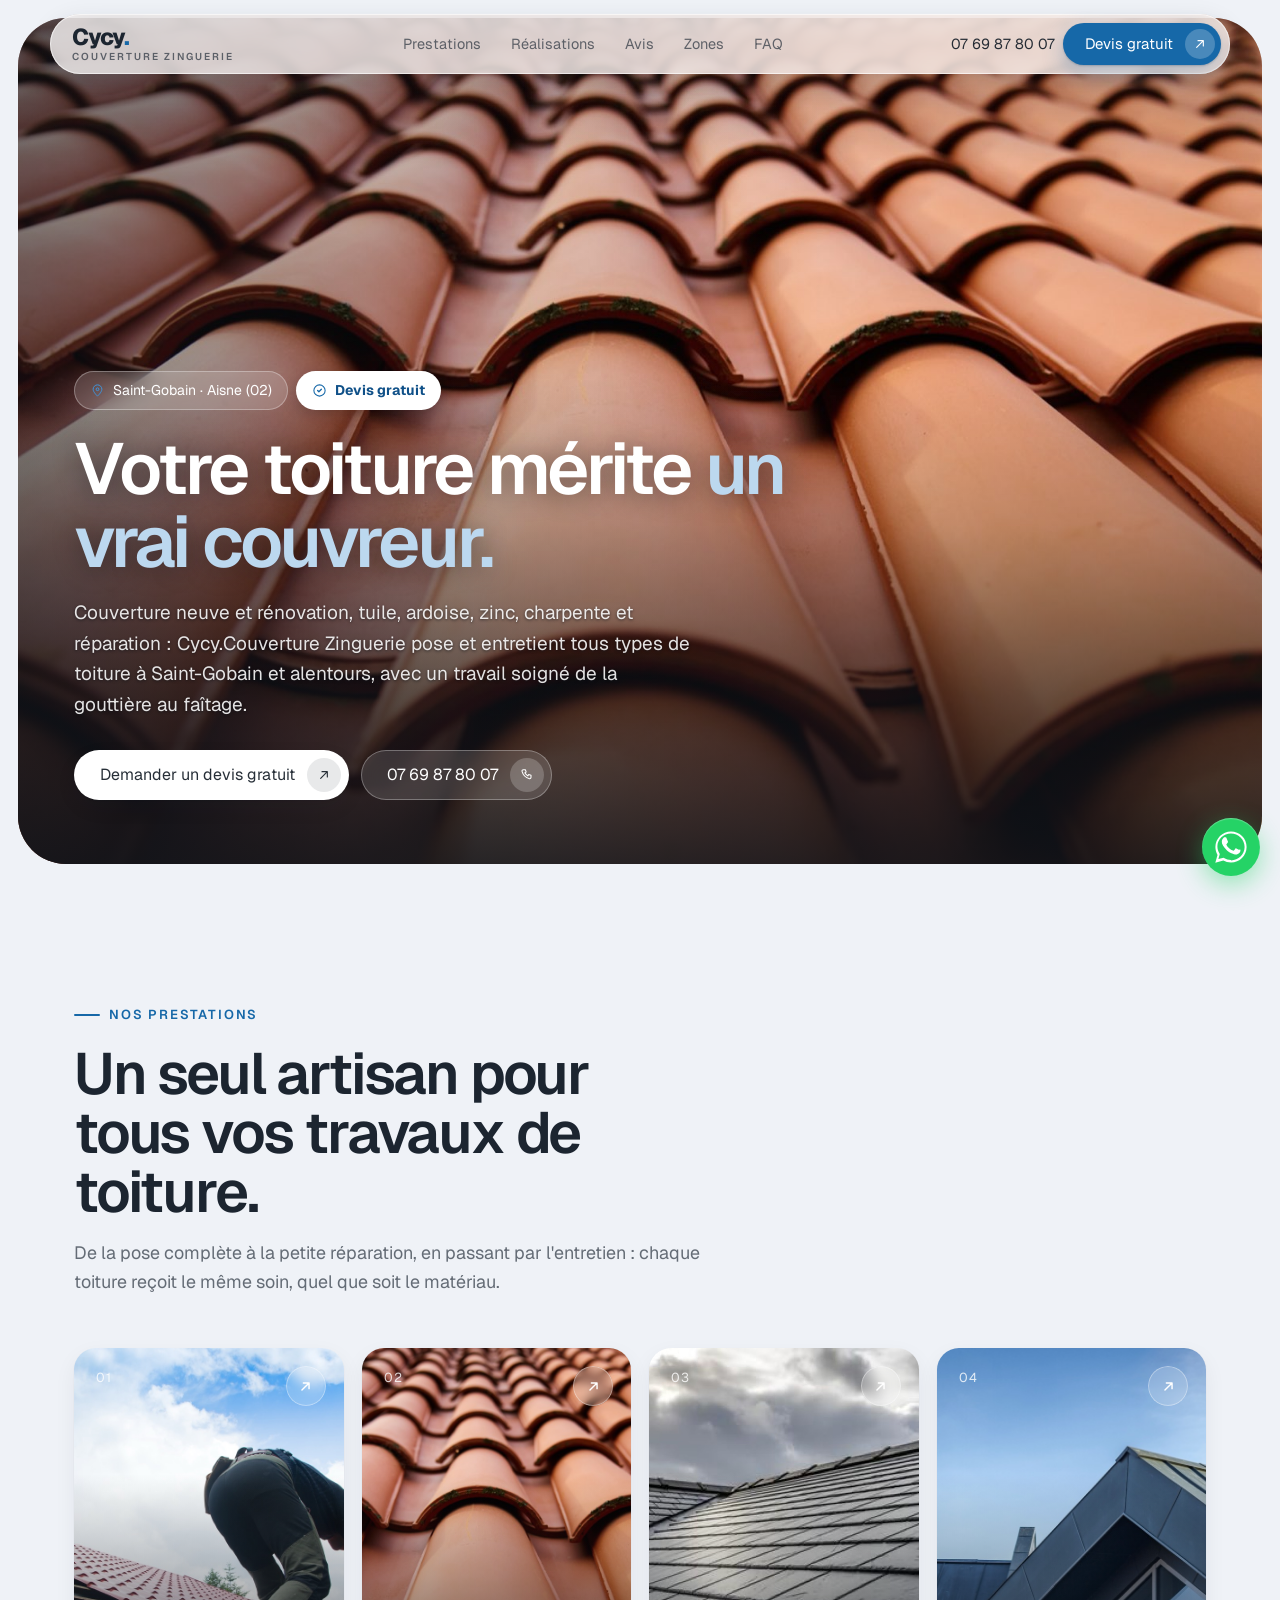
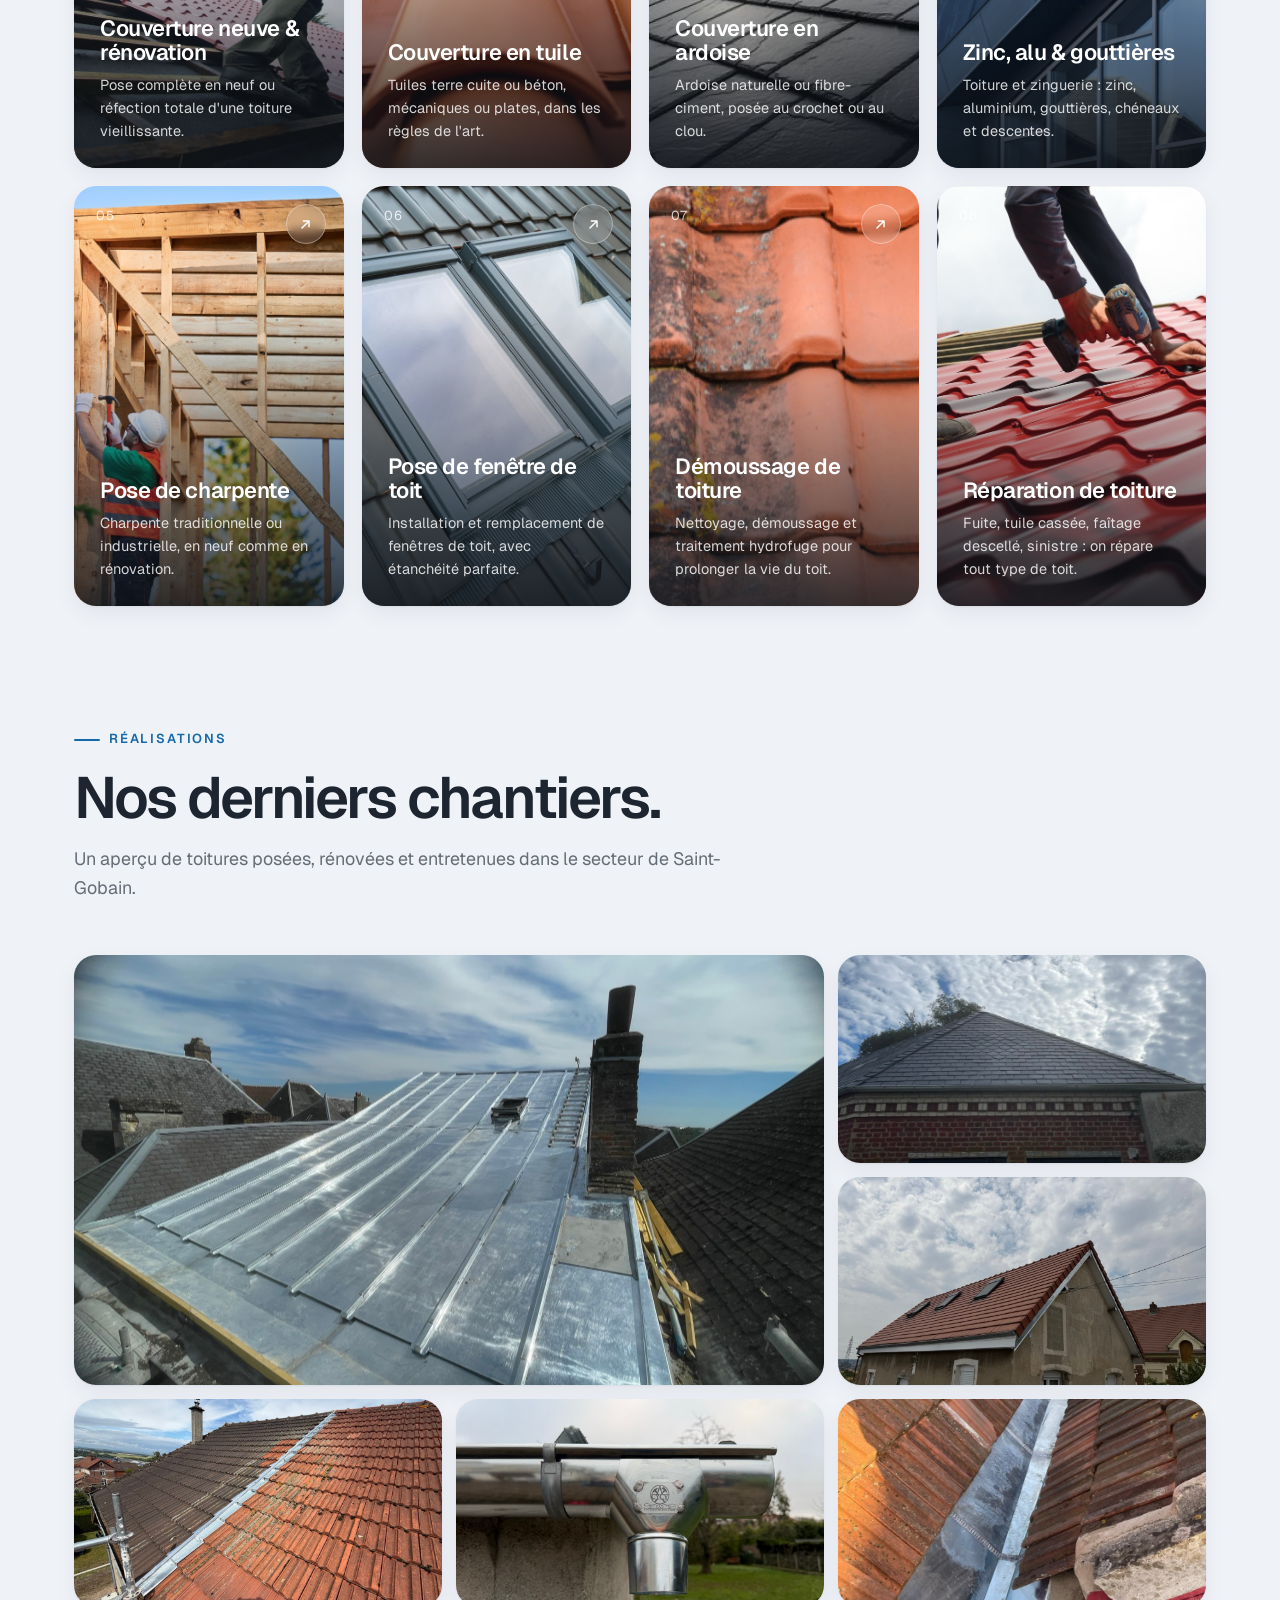
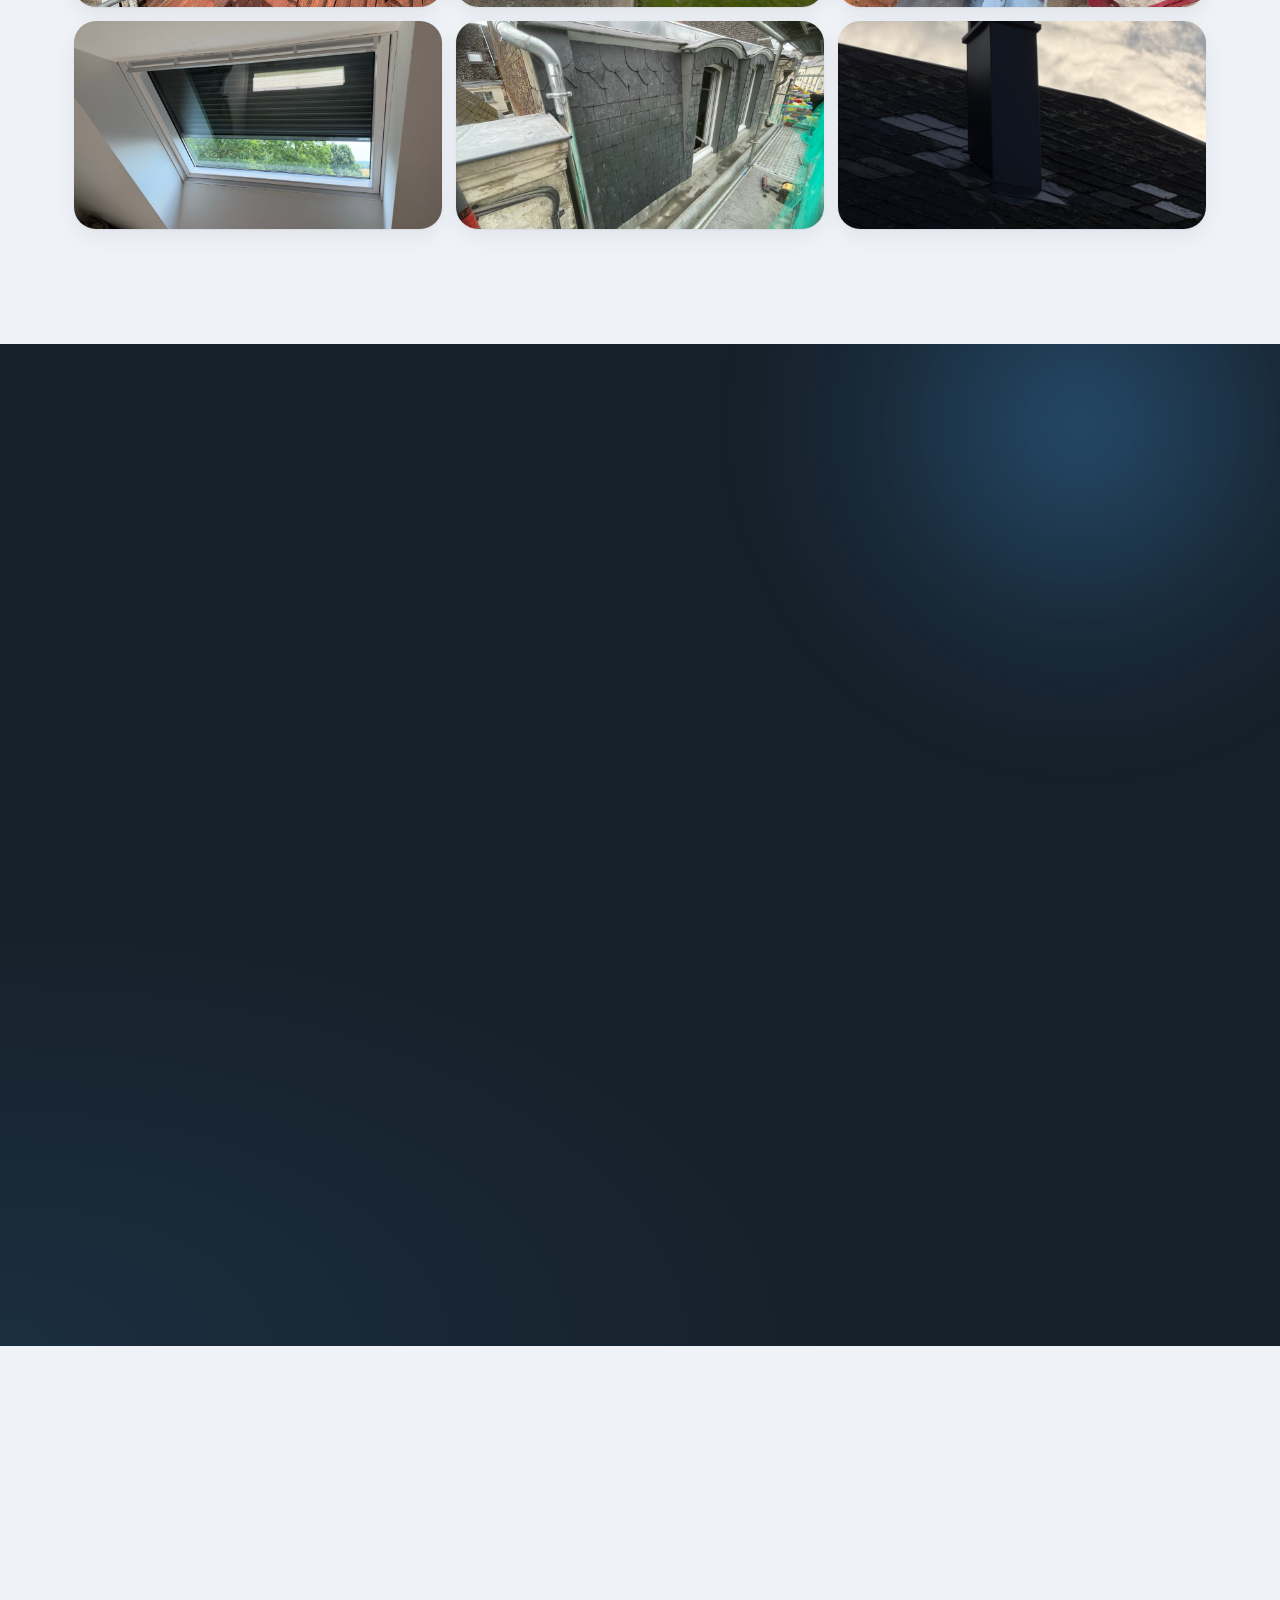
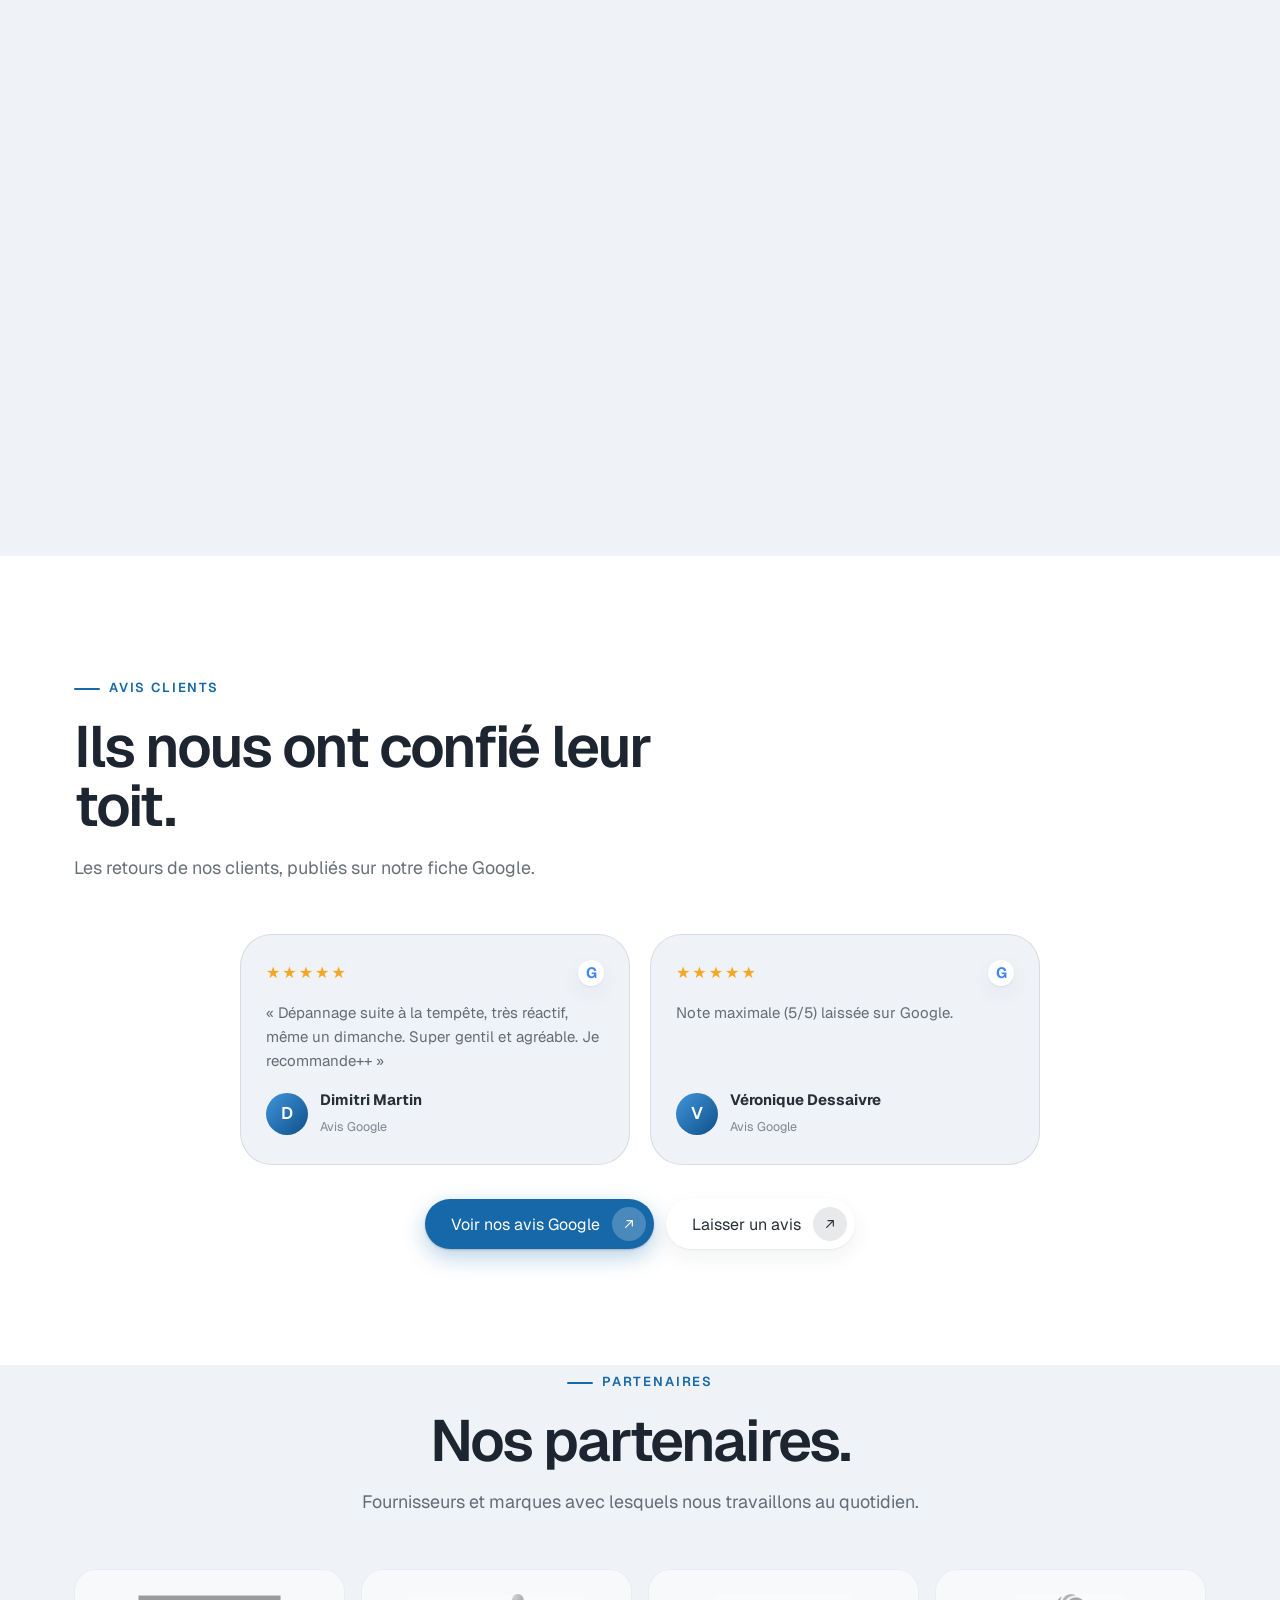
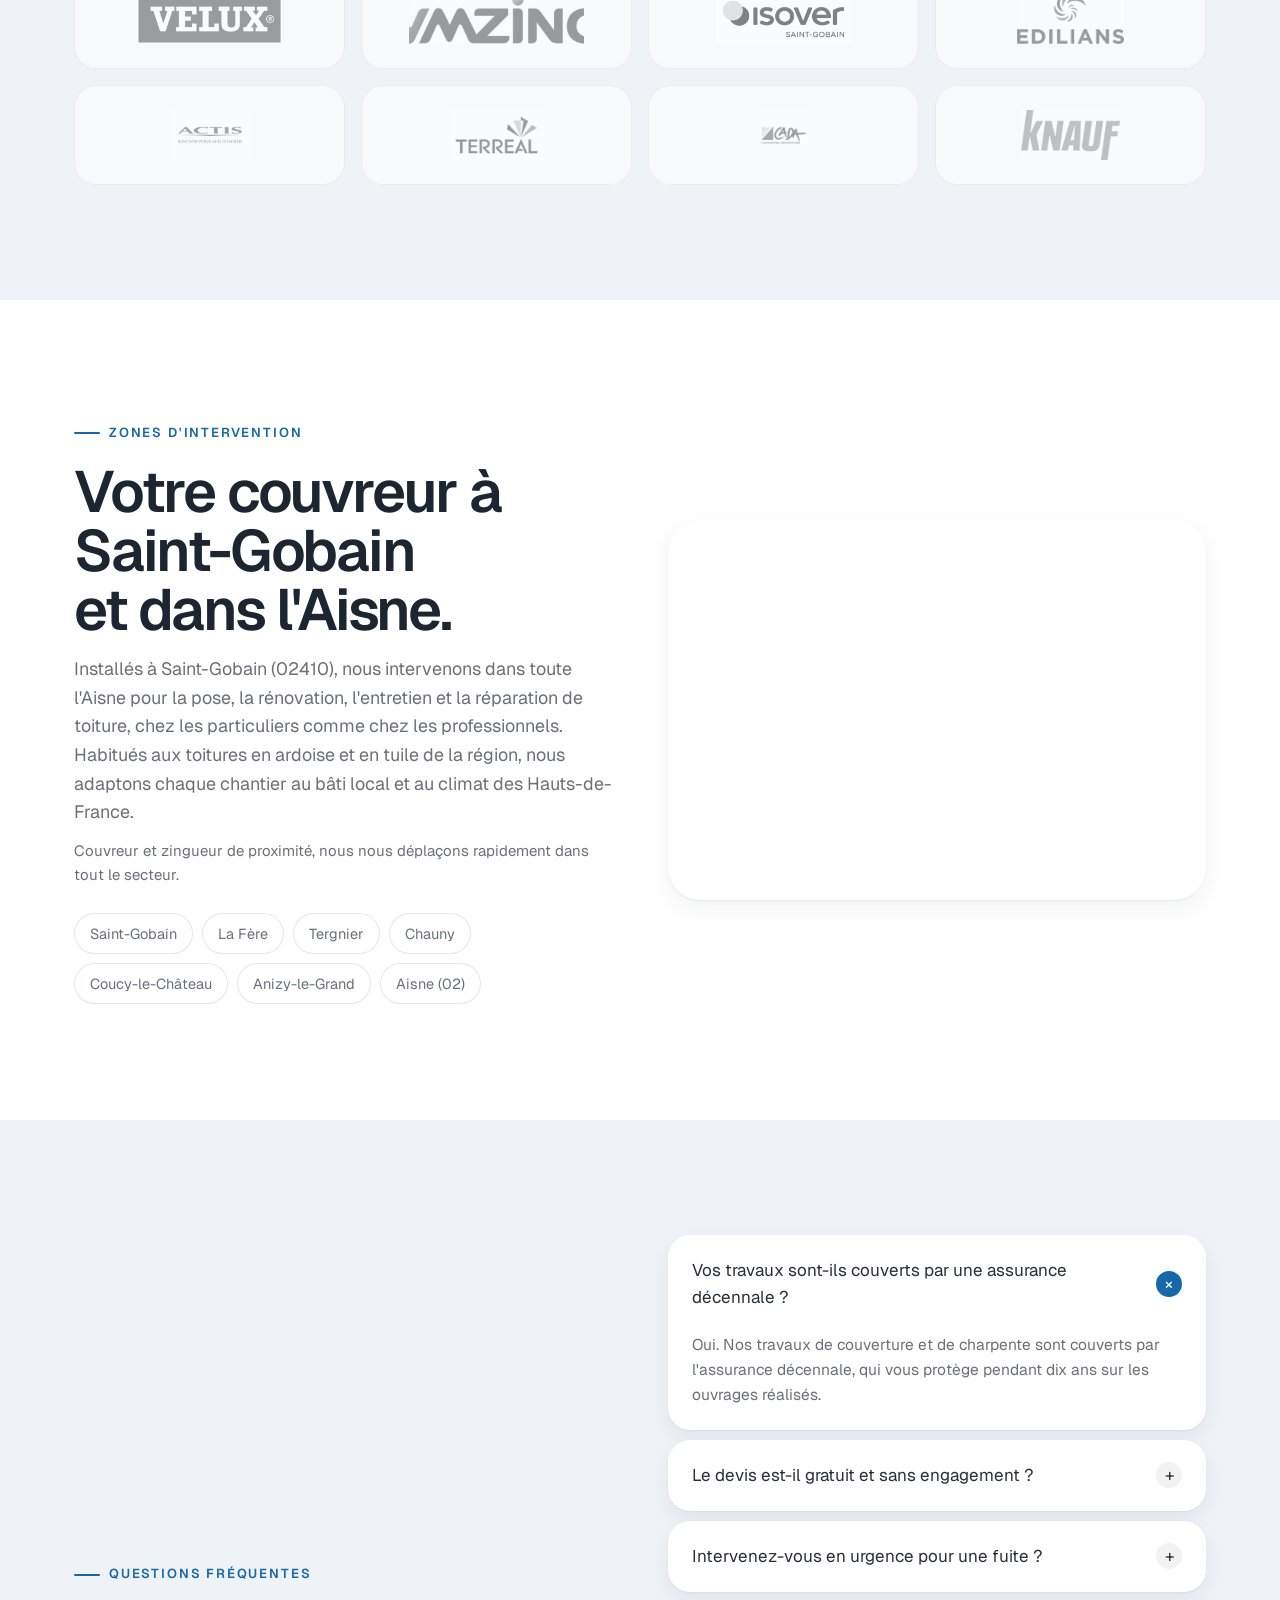
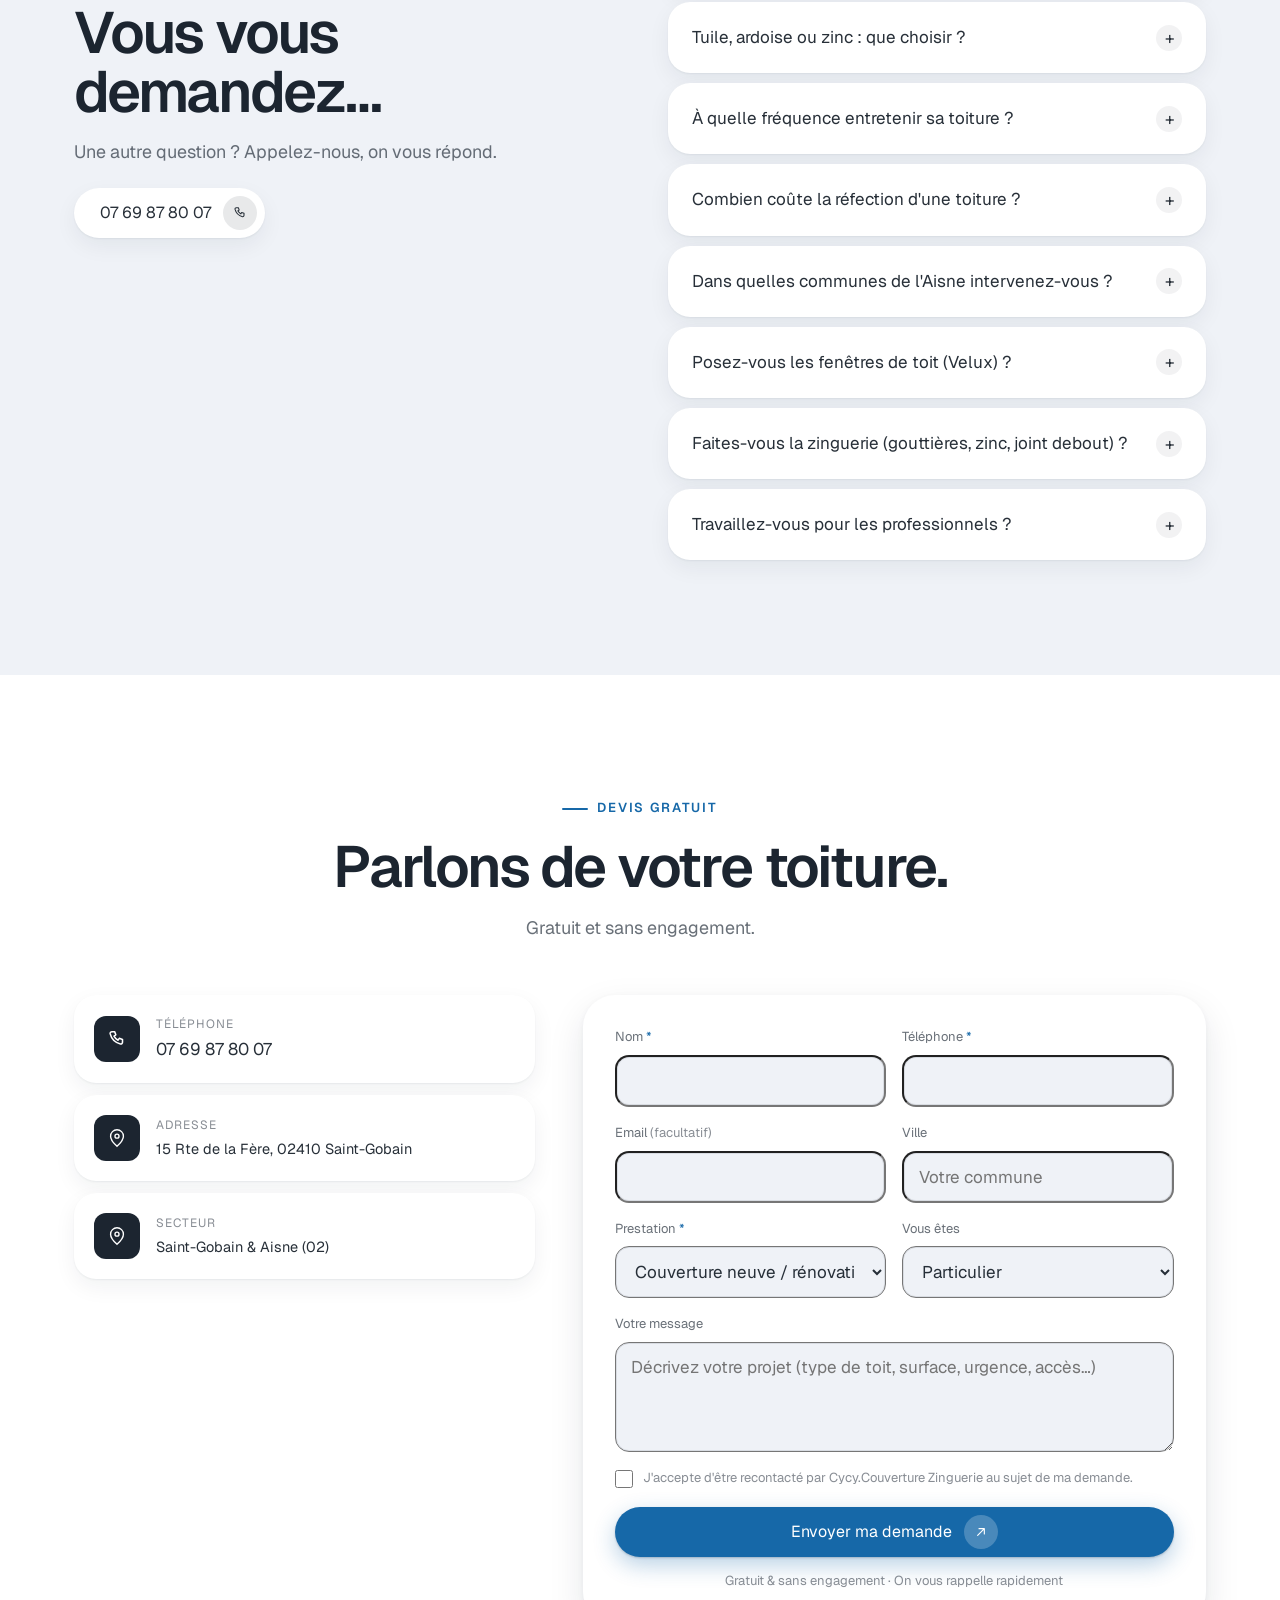
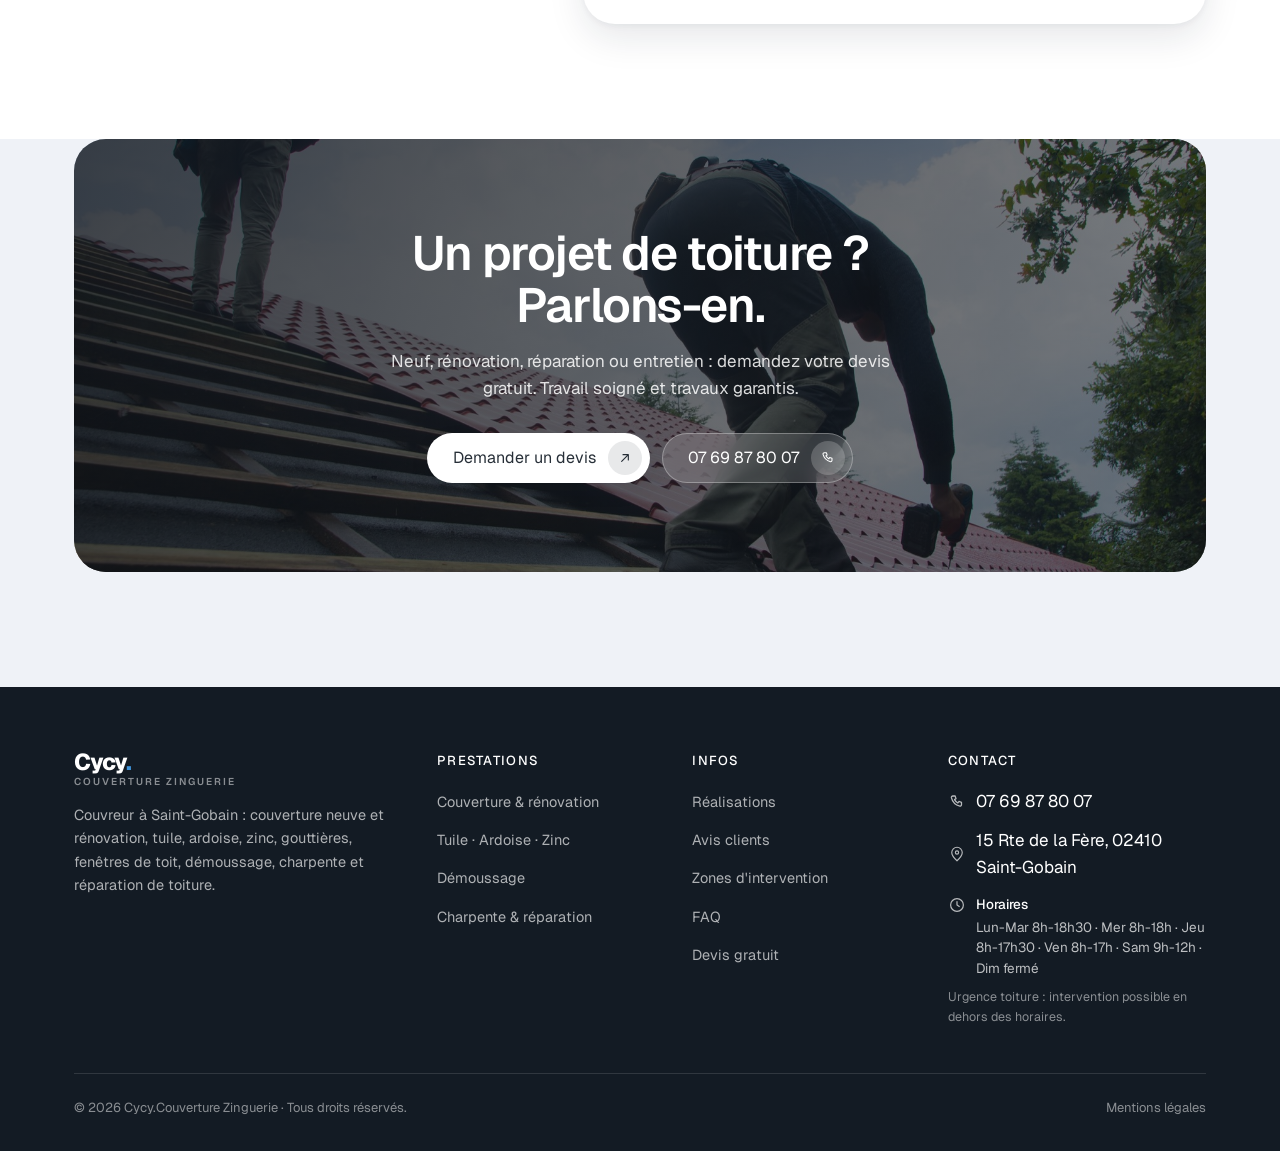
==== commit 06b73c9d: "design: logo = signature typographique 'Cycy.' (fin des icônes cheap) + mentions légales réelles - L" ====
--- a/index.html
+++ b/index.html
@@ -33,7 +33,7 @@
 <link rel="preconnect" href="https://fonts.gstatic.com" crossorigin />
 <link rel="stylesheet" href="https://fonts.googleapis.com/css2?family=Geist:wght@400;500;600;700;800&display=swap" />
 <link rel="preload" as="image" href="assets/hero-poster.jpg" fetchpriority="high" />
-<link rel="stylesheet" href="assets/styles.css?v=20260722f" />
+<link rel="stylesheet" href="assets/styles.css?v=20260722g" />
 
 <!-- Schema LocalBusiness. GPS = centre de Saint-Gobain. -->
 <script type="application/ld+json">
@@ -132,8 +132,8 @@
 <div class="nav-shell">
   <nav class="nav" aria-label="Navigation principale">
     <a href="/" class="brand" aria-label="Cycy.Couverture Zinguerie, accueil">
-      <span class="brand-mark"><svg viewBox="0 0 40 34" fill="none"><path d="M4 21 20 5 36 21" stroke="currentColor" stroke-width="2.4" stroke-linecap="round" stroke-linejoin="round"/><path d="M13.5 12.5V22M20 8V22M26.5 12.5V22" stroke="currentColor" stroke-width="1.9" stroke-linecap="round"/><path d="M6 22h28" stroke="currentColor" stroke-width="2.2" stroke-linecap="round"/></svg></span>
-      <span class="brand-txt"><b>Cycy.</b><span class="bd">Couverture Zinguerie</span></span>
+      
+      <span class="brand-txt"><b>Cycy<i class="dot">.</i></b><span class="bd">Couverture Zinguerie</span></span>
     </a>
     <div class="nav-links">
       <a href="#prestations">Prestations</a>
@@ -502,7 +502,7 @@
   <div class="wrap">
     <div class="footer-grid">
       <div>
-        <div class="brand"><span class="brand-mark"><svg viewBox="0 0 40 34" fill="none"><path d="M4 21 20 5 36 21" stroke="currentColor" stroke-width="2.4" stroke-linecap="round" stroke-linejoin="round"/><path d="M13.5 12.5V22M20 8V22M26.5 12.5V22" stroke="currentColor" stroke-width="1.9" stroke-linecap="round"/><path d="M6 22h28" stroke="currentColor" stroke-width="2.2" stroke-linecap="round"/></svg></span><span class="brand-txt"><b>Cycy.</b><span class="bd">Couverture Zinguerie</span></span></div>
+        <div class="brand"><span class="brand-txt"><b>Cycy<i class="dot">.</i></b><span class="bd">Couverture Zinguerie</span></span></div>
         <p>Couvreur à Saint-Gobain : couverture neuve et rénovation, tuile, ardoise, zinc, gouttières, fenêtres de toit, démoussage, charpente et réparation de toiture.</p>
       </div>
       <div><h4>Prestations</h4><ul>
@@ -541,6 +541,6 @@
   <a href="#devis" class="quote"><svg viewBox="0 0 24 24" fill="none"><path d="M7 17 17 7M9 7h8v8" stroke="#fff" stroke-width="1.7" stroke-linecap="round" stroke-linejoin="round"/></svg>Devis gratuit</a>
 </div>
 
-<script src="assets/script.js?v=20260722f"></script>
+<script src="assets/script.js?v=20260722g"></script>
 </body>
 </html>
--- a/assets/styles.css
+++ b/assets/styles.css
@@ -120,11 +120,14 @@
   transition: background .3s, box-shadow .3s;
 }
 .nav-scrolled .nav { background: rgba(255,255,255,.92); box-shadow: inset 0 0 0 1px rgba(255,255,255,.7), 0 12px 30px rgba(32,42,54,.16); }
-.brand { display: flex; align-items: center; gap: 11px; font-size: 19px; letter-spacing: -0.03em; color: var(--c-text); }
-.brand b { font-weight: 600; }
-.brand-txt { display: inline-flex; align-items: baseline; gap: 6px; line-height: 1; white-space: nowrap; }
-.brand-txt .bd { font-size: .78em; font-weight: 400; color: var(--c-text-soft); letter-spacing: -0.01em; }
-.footer .brand-txt .bd { color: rgba(255,255,255,.6); }
+.brand { display: flex; align-items: center; color: var(--c-text); }
+.brand-txt { display: inline-flex; flex-direction: column; align-items: flex-start; gap: 3px; line-height: 1; white-space: nowrap; }
+.brand b { font-weight: 800; font-size: 23px; letter-spacing: -0.045em; color: var(--c-heading); }
+.brand .dot { font-style: normal; color: var(--accent); }
+.brand-txt .bd { font-size: 10px; font-weight: 600; letter-spacing: .2em; text-transform: uppercase; color: var(--c-text-soft); }
+.footer .brand b { color: #fff; }
+.footer .brand .dot { color: var(--accent-bright); }
+.footer .brand-txt .bd { color: rgba(255,255,255,.5); letter-spacing: .2em; }
 .brand-mark { width: 40px; height: 32px; flex: none; display: grid; place-items: center; color: var(--accent); }
 .brand-mark svg { width: 100%; height: 100%; }
 .nav-links { display: flex; align-items: center; gap: 30px; }
@@ -520,7 +523,8 @@
   .nav-toggle { display: grid; }
   .nav-shell { inset: 10px 0 auto 0; }
   .nav { padding: 8px 8px 8px 18px; }
-  .brand { font-size: 17px; }
+  .brand b { font-size: 20px; }
+  .brand-txt .bd { font-size: 9px; letter-spacing: .16em; }
   .brand > span { white-space: nowrap; }
   .svc, .also, .svc.svc-4, .steps, .footer-grid, .form .row { grid-template-columns: 1fr; }
   .partners { grid-template-columns: repeat(2, 1fr); }
